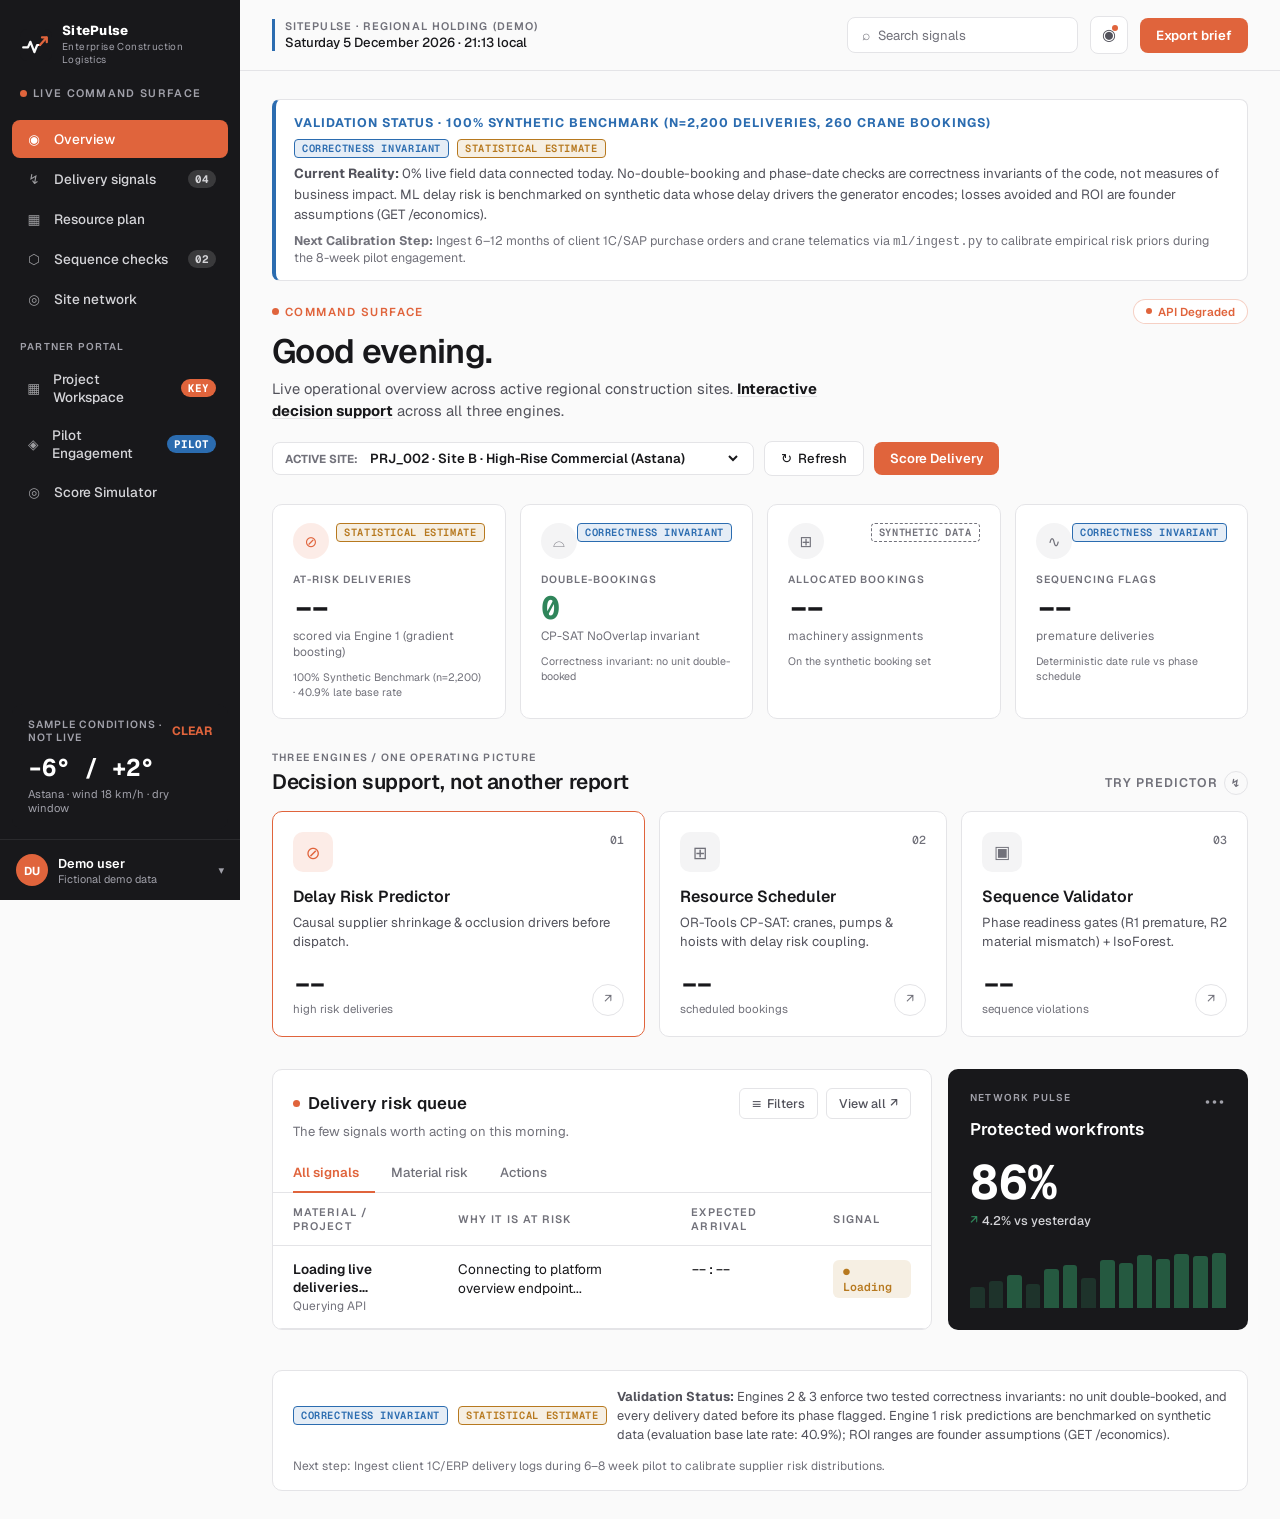
==== static/index.html @ 427b636b "Rebuild README as a project front page with logo and architecture map - SitePulse banner and archite" ====
<!DOCTYPE html>
<html lang="en">
<head>
  <meta charset="UTF-8">
  <meta name="viewport" content="width=device-width, initial-scale=1.0">
  <title>SitePulse · Command Surface</title>
  <link rel="preconnect" href="https://fonts.googleapis.com">
  <link rel="preconnect" href="https://fonts.gstatic.com" crossorigin>
  <link rel="stylesheet" href="/static/design/tokens.css">
  <link rel="icon" type="image/svg+xml" href="/static/design/mark.svg">
  <style>
    /* ─── Reset ─── */
    *, *::before, *::after { box-sizing: border-box; margin: 0; padding: 0; }

    /* Legacy names mapped onto the shared tokens (static/design/tokens.css, DESIGN.md).
       New CSS should use the --sp-* tokens directly. */
    :root {
      --sidebar-bg: var(--sp-chrome);
      --sidebar-text: var(--sp-chrome-text);
      --sidebar-text-muted: var(--sp-chrome-muted);
      --sidebar-active: var(--sp-accent);
      --sidebar-hover: rgba(255,255,255,0.06);
      --main-bg: var(--sp-bg);
      --bg-primary: var(--sp-surface);
      --card-bg: var(--sp-surface);
      --card-border: var(--sp-border);
      --card-border-hover: var(--sp-border-strong);
      --text-primary: var(--sp-text);
      --text-secondary: var(--sp-text-2);
      --text-muted: var(--sp-text-3);
      --text-label: var(--sp-text-3);
      --accent: var(--sp-accent);
      --accent-light: var(--sp-accent-soft);
      --accent-lighter: color-mix(in srgb, var(--sp-accent) 6%, transparent);
      --green-subtle: var(--sp-ok);
      --green-light: color-mix(in srgb, var(--sp-ok) 12%, transparent);
      --kpi-icon-muted: var(--sp-surface-2);
      --weather-bg: var(--sp-chrome);
      --network-bg: var(--sp-chrome);
      --border-radius: var(--sp-radius);
      --border-radius-sm: var(--sp-radius-sm);
    }

    body {
      font-family: var(--sp-font-sans);
      background: var(--main-bg);
      color: var(--text-primary);
      display: flex;
      min-height: 100dvh;
      overflow-x: hidden;
      font-size: 14px;
      -webkit-font-smoothing: antialiased;
    }

    .mono { font-family: var(--sp-font-mono); }
    .sr-only { position: absolute; width: 1px; height: 1px; overflow: hidden; clip: rect(0 0 0 0); white-space: nowrap; }

    /* ─── Sidebar ─── */
    .sidebar {
      width: 240px;
      min-width: 240px;
      background: var(--sidebar-bg);
      display: flex;
      flex-direction: column;
      height: 100dvh;
      position: sticky;
      top: 0;
      z-index: 50;
    }

    .sidebar-logo {
      padding: 24px 20px 20px;
      display: flex;
      align-items: center;
      gap: 10px;
    }

    .sidebar-logo img {
      height: 32px;
      width: auto;
      object-fit: contain;
    }

    .sidebar-logo-text {
      display: flex;
      flex-direction: column;
    }

    .sidebar-logo-text .name {
      font-size: 0.82rem;
      font-weight: 800;
      color: #FFFFFF;
      letter-spacing: 0.02em;
      line-height: 1.1;
    }

    .sidebar-logo-text .sub {
      font-size: 0.62rem;
      color: var(--sidebar-text-muted);
      letter-spacing: 0.04em;
      margin-top: 2px;
    }

    .sidebar-live {
      padding: 0 20px;
      margin-bottom: 20px;
      display: flex;
      align-items: center;
      gap: 6px;
    }

    .sidebar-live .dot {
      width: 7px;
      height: 7px;
      border-radius: 50%;
      background: var(--accent);
      animation: pulse-dot 2s ease-in-out infinite;
    }

    @keyframes pulse-dot {
      0%, 100% { opacity: 1; }
      50% { opacity: 0.4; }
    }

    .sidebar-live span {
      font-size: 0.68rem;
      font-weight: 600;
      letter-spacing: 0.12em;
      text-transform: uppercase;
      color: var(--sidebar-text-muted);
    }

    .sidebar-nav {
      flex: 1;
      padding: 0 12px;
      display: flex;
      flex-direction: column;
    }

    .nav-section-label {
      font-size: 0.62rem;
      font-weight: 600;
      letter-spacing: 0.12em;
      text-transform: uppercase;
      color: var(--sidebar-text-muted);
      padding: 20px 8px 8px;
    }

    .nav-item {
      display: flex;
      align-items: center;
      gap: 10px;
      padding: 9px 12px;
      border-radius: 8px;
      cursor: pointer;
      transition: all 0.15s ease;
      margin-bottom: 2px;
      text-decoration: none;
      color: var(--sidebar-text);
      font-size: 0.85rem;
      font-weight: 500;
    }

    .nav-item:hover {
      background: var(--sidebar-hover);
    }

    .nav-item.active {
      background: var(--accent);
      color: #FFFFFF;
    }

    .nav-item .nav-icon {
      width: 20px;
      height: 20px;
      display: flex;
      align-items: center;
      justify-content: center;
      font-size: 0.85rem;
      opacity: 0.7;
    }

    .nav-item.active .nav-icon {
      opacity: 1;
    }

    .nav-item .badge {
      margin-left: auto;
      background: rgba(255,255,255,0.15);
      color: var(--sidebar-text);
      font-size: 0.68rem;
      font-weight: 700;
      padding: 2px 7px;
      border-radius: 10px;
      font-family: var(--sp-font-mono);
    }

    .nav-item.active .badge {
      background: rgba(255,255,255,0.25);
      color: #FFFFFF;
    }

    .sidebar-spacer { flex: 1; }

    /* Weather Widget */
    .weather-widget {
      margin: 0 12px 10px;
      background: var(--weather-bg);
      border-radius: 10px;
      padding: 14px 16px;
    }

    .weather-top {
      display: flex;
      justify-content: space-between;
      align-items: center;
      margin-bottom: 8px;
    }

    .weather-date {
      font-size: 0.65rem;
      font-weight: 600;
      letter-spacing: 0.1em;
      text-transform: uppercase;
      color: var(--sidebar-text-muted);
    }

    .weather-icon {
      font-size: 1rem;
      color: var(--accent);
    }

    .weather-temp {
      font-size: 1.5rem;
      font-weight: 700;
      color: #FFFFFF;
      font-family: var(--sp-font-mono);
      margin-bottom: 4px;
    }

    .weather-desc {
      font-size: 0.7rem;
      color: var(--sidebar-text-muted);
    }

    /* User Profile */
    .sidebar-user {
      padding: 14px 16px;
      border-top: 1px solid rgba(255,255,255,0.08);
      display: flex;
      align-items: center;
      gap: 10px;
      cursor: pointer;
    }

    .user-avatar {
      width: 32px;
      height: 32px;
      border-radius: 50%;
      background: var(--accent);
      color: #FFFFFF;
      display: flex;
      align-items: center;
      justify-content: center;
      font-size: 0.72rem;
      font-weight: 700;
      flex-shrink: 0;
    }

    .user-info {
      flex: 1;
      min-width: 0;
    }

    .user-name {
      font-size: 0.8rem;
      font-weight: 600;
      color: #FFFFFF;
      white-space: nowrap;
      overflow: hidden;
      text-overflow: ellipsis;
    }

    .user-role {
      font-size: 0.68rem;
      color: var(--sidebar-text-muted);
      white-space: nowrap;
      overflow: hidden;
      text-overflow: ellipsis;
    }

    .user-chevron {
      color: var(--sidebar-text-muted);
      font-size: 0.7rem;
    }

    /* ─── Main Content ─── */
    .main {
      flex: 1;
      min-width: 0;
      display: flex;
      flex-direction: column;
    }

    /* Top Bar */
    .top-bar {
      padding: 16px 32px;
      display: flex;
      align-items: center;
      justify-content: space-between;
      border-bottom: 1px solid var(--card-border);
      background: var(--main-bg);
      position: sticky;
      top: 0;
      z-index: 40;
    }

    .top-bar-left {
      display: flex;
      align-items: center;
      gap: 12px;
    }

    .org-badge {
      border-left: 3px solid var(--sp-info);
      padding-left: 10px;
    }

    .org-label {
      font-size: 0.68rem;
      font-weight: 600;
      letter-spacing: 0.1em;
      text-transform: uppercase;
      color: var(--text-muted);
    }

    .org-date {
      font-size: 0.82rem;
      font-weight: 500;
      color: var(--text-primary);
      margin-top: 1px;
    }

    .top-bar-right {
      display: flex;
      align-items: center;
      gap: 12px;
    }

    .search-box {
      display: flex;
      align-items: center;
      gap: 8px;
      background: var(--card-bg);
      border: 1px solid var(--card-border);
      border-radius: 8px;
      padding: 8px 14px;
      min-width: 200px;
    }

    .search-box .search-icon {
      color: var(--text-muted);
      font-size: 0.85rem;
    }

    .search-box input {
      border: none;
      outline: none;
      background: transparent;
      font-size: 0.82rem;
      color: var(--text-primary);
      font-family: inherit;
      width: 100%;
    }

    .search-box input::placeholder {
      color: var(--text-muted);
    }

    .notif-btn {
      width: 38px;
      height: 38px;
      border-radius: 8px;
      border: 1px solid var(--card-border);
      background: var(--card-bg);
      display: flex;
      align-items: center;
      justify-content: center;
      cursor: pointer;
      color: var(--text-secondary);
      font-size: 1rem;
      position: relative;
    }

    .notif-btn .notif-dot {
      position: absolute;
      top: 8px;
      right: 9px;
      width: 6px;
      height: 6px;
      border-radius: 50%;
      background: var(--accent);
    }

    .export-btn {
      display: flex;
      align-items: center;
      gap: 6px;
      background: var(--accent);
      color: #FFFFFF;
      border: none;
      border-radius: 8px;
      padding: 9px 16px;
      font-size: 0.82rem;
      font-weight: 600;
      cursor: pointer;
      transition: background 0.15s;
      font-family: inherit;
    }

    .export-btn:hover {
      background: color-mix(in srgb, var(--sp-accent) 85%, black);
    }

    /* Content Area */
    .content {
      padding: 28px 32px;
      flex: 1;
      overflow-y: auto;
    }

    /* Command Surface Greeting */
    .command-label {
      display: flex;
      align-items: center;
      gap: 6px;
      margin-bottom: 8px;
    }

    .command-dot {
      width: 7px;
      height: 7px;
      border-radius: 50%;
      background: var(--accent);
    }

    .command-text {
      font-size: 0.72rem;
      font-weight: 600;
      letter-spacing: 0.12em;
      text-transform: uppercase;
      color: var(--accent);
    }

    .greeting {
      font-family: var(--sp-font-sans);
      font-size: 2.1rem;
      font-weight: 600;
      letter-spacing: -0.02em;
      color: var(--text-primary);
      line-height: 1.15;
      margin-bottom: 8px;
    }

    .greeting-sub {
      font-size: 0.92rem;
      color: var(--text-secondary);
      line-height: 1.5;
      max-width: 600px;
      margin-bottom: 18px;
    }

    .greeting-sub strong {
      color: var(--text-primary);
      text-decoration: underline;
      text-decoration-color: var(--card-border);
      text-underline-offset: 2px;
    }

    .greeting-actions {
      display: flex;
      align-items: center;
      gap: 10px;
      margin-bottom: 28px;
    }

    .btn-outline {
      display: flex;
      align-items: center;
      gap: 6px;
      background: var(--card-bg);
      border: 1px solid var(--card-border);
      border-radius: 8px;
      padding: 8px 16px;
      font-size: 0.82rem;
      font-weight: 500;
      color: var(--text-primary);
      cursor: pointer;
      transition: all 0.15s;
      font-family: inherit;
    }

    .btn-outline:hover {
      border-color: var(--card-border-hover);
      background: var(--sp-surface-2);
    }

    .btn-accent {
      display: flex;
      align-items: center;
      gap: 6px;
      background: var(--accent);
      border: none;
      border-radius: 8px;
      padding: 8px 16px;
      font-size: 0.82rem;
      font-weight: 600;
      color: #FFFFFF;
      cursor: pointer;
      transition: background 0.15s;
      font-family: inherit;
    }

    .btn-accent:hover {
      background: color-mix(in srgb, var(--sp-accent) 85%, black);
    }

    /* ─── KPI Cards Row ─── */
    .kpi-row {
      display: grid;
      grid-template-columns: repeat(4, 1fr);
      gap: 14px;
      margin-bottom: 32px;
    }

    .kpi-card {
      background: var(--card-bg);
      border: 1px solid var(--card-border);
      border-radius: var(--border-radius);
      padding: 18px 20px;
      position: relative;
    }

    .kpi-top {
      display: flex;
      justify-content: space-between;
      align-items: flex-start;
      margin-bottom: 14px;
    }

    .kpi-icon {
      width: 36px;
      height: 36px;
      border-radius: 50%;
      display: flex;
      align-items: center;
      justify-content: center;
      font-size: 0.95rem;
    }

    .kpi-icon.accent {
      background: var(--accent-light);
      color: var(--accent);
    }

    .kpi-icon.muted {
      background: var(--kpi-icon-muted);
      color: var(--text-muted);
    }

    .kpi-trend {
      display: flex;
      align-items: center;
      gap: 3px;
      font-size: 0.72rem;
      font-weight: 600;
      color: var(--green-subtle);
      font-family: var(--sp-font-mono);
    }

    .kpi-trend.down {
      color: var(--green-subtle);
    }

    .kpi-trend .arrow {
      font-size: 0.7rem;
    }

    .kpi-label-text {
      font-size: 0.65rem;
      font-weight: 600;
      letter-spacing: 0.1em;
      text-transform: uppercase;
      color: var(--text-muted);
      margin-bottom: 6px;
    }

    .kpi-value {
      font-size: 2rem;
      font-weight: 700;
      color: var(--text-primary);
      font-family: var(--sp-font-mono);
      line-height: 1;
    }

    .kpi-sub {
      font-size: 0.75rem;
      color: var(--text-muted);
      margin-top: 4px;
    }

    .metric-provenance {
      font-size: 0.67rem !important;
      color: var(--text-muted) !important;
      margin-top: 5px !important;
      line-height: 1.4 !important;
      border-top: 1px dashed rgba(255,255,255,0.08) !important;
      padding-top: 4px !important;
    }

    /* ─── Three Engines Section ─── */
    .engines-header {
      display: flex;
      justify-content: space-between;
      align-items: flex-end;
      margin-bottom: 16px;
    }

    .engines-header-left {}

    .engines-label {
      font-size: 0.65rem;
      font-weight: 600;
      letter-spacing: 0.12em;
      text-transform: uppercase;
      color: var(--text-muted);
      margin-bottom: 4px;
    }

    .engines-title {
      font-size: 1.3rem;
      font-weight: 600;
      color: var(--text-primary);
      letter-spacing: -0.02em;
    }

    .how-it-works {
      display: flex;
      align-items: center;
      gap: 6px;
      font-size: 0.78rem;
      font-weight: 600;
      color: var(--text-muted);
      cursor: pointer;
      text-transform: uppercase;
      letter-spacing: 0.08em;
    }

    .how-it-works .circle-icon {
      width: 24px;
      height: 24px;
      border: 1.5px solid var(--card-border);
      border-radius: 50%;
      display: flex;
      align-items: center;
      justify-content: center;
      font-size: 0.7rem;
      color: var(--text-muted);
    }

    .engines-row {
      display: grid;
      grid-template-columns: 1.3fr 1fr 1fr;   /* Delay Risk leads; not an equal feature row */
      gap: 14px;
      margin-bottom: 32px;
    }

    .engine-card {
      background: var(--card-bg);
      border: 1px solid var(--card-border);
      border-radius: var(--border-radius);
      padding: 20px;
      position: relative;
      transition: border-color 0.15s;
      cursor: pointer;
    }

    .engine-card:hover {
      border-color: var(--card-border-hover);
    }

    .engine-card.highlight {
      border-color: var(--accent);
      border-width: 1.5px;
    }

    .engine-top {
      display: flex;
      justify-content: space-between;
      align-items: flex-start;
      margin-bottom: 14px;
    }

    .engine-icon {
      width: 40px;
      height: 40px;
      border-radius: 10px;
      display: flex;
      align-items: center;
      justify-content: center;
      font-size: 1.1rem;
    }

    .engine-icon.accent {
      background: var(--accent-light);
      color: var(--accent);
    }

    .engine-icon.muted {
      background: var(--kpi-icon-muted);
      color: var(--text-muted);
    }

    .engine-num {
      font-size: 0.72rem;
      font-weight: 500;
      color: var(--text-muted);
      font-family: var(--sp-font-mono);
    }

    .engine-title {
      font-size: 1rem;
      font-weight: 600;
      color: var(--text-primary);
      margin-bottom: 6px;
    }

    .engine-desc {
      font-size: 0.82rem;
      color: var(--text-secondary);
      line-height: 1.5;
      margin-bottom: 18px;
    }

    .engine-bottom {
      display: flex;
      justify-content: space-between;
      align-items: flex-end;
    }

    .engine-metric {}

    .engine-metric-value {
      font-size: 1.8rem;
      font-weight: 700;
      color: var(--text-primary);
      font-family: var(--sp-font-mono);
      line-height: 1;
    }

    .engine-metric-label {
      font-size: 0.72rem;
      color: var(--text-muted);
      margin-top: 2px;
    }

    .engine-link {
      width: 32px;
      height: 32px;
      border: 1px solid var(--card-border);
      border-radius: 50%;
      display: flex;
      align-items: center;
      justify-content: center;
      color: var(--text-muted);
      font-size: 0.8rem;
      cursor: pointer;
      transition: all 0.15s;
    }

    .engine-link:hover {
      border-color: var(--accent);
      color: var(--accent);
    }

    /* ─── Bottom Section: Queue + Network Pulse ─── */
    .bottom-section {
      display: grid;
      grid-template-columns: 1fr 300px;
      gap: 16px;
    }

    /* Delivery Risk Queue */
    .queue-panel {
      background: var(--card-bg);
      border: 1px solid var(--card-border);
      border-radius: var(--border-radius);
      overflow: hidden;
    }

    .queue-header {
      padding: 18px 20px 0;
    }

    .queue-title-row {
      display: flex;
      justify-content: space-between;
      align-items: center;
      margin-bottom: 4px;
    }

    .queue-title {
      display: flex;
      align-items: center;
      gap: 8px;
      font-size: 1.05rem;
      font-weight: 600;
      color: var(--text-primary);
    }

    .queue-title .fire { font-size: 1.1rem; }

    .queue-actions {
      display: flex;
      gap: 8px;
    }

    .queue-filter-btn {
      display: flex;
      align-items: center;
      gap: 5px;
      background: var(--card-bg);
      border: 1px solid var(--card-border);
      border-radius: 6px;
      padding: 6px 12px;
      font-size: 0.78rem;
      font-weight: 500;
      color: var(--text-secondary);
      cursor: pointer;
      font-family: inherit;
    }

    .queue-view-all {
      display: flex;
      align-items: center;
      gap: 4px;
      background: none;
      border: 1px solid var(--card-border);
      border-radius: 6px;
      padding: 6px 12px;
      font-size: 0.78rem;
      font-weight: 500;
      color: var(--text-secondary);
      cursor: pointer;
      font-family: inherit;
    }

    .queue-sub {
      font-size: 0.82rem;
      color: var(--text-muted);
      margin-bottom: 14px;
    }

    /* Queue Tabs */
    .queue-tabs {
      display: flex;
      gap: 0;
      border-bottom: 1px solid var(--card-border);
      padding: 0 20px;
    }

    .queue-tab {
      padding: 10px 16px 10px 0;
      font-size: 0.82rem;
      font-weight: 500;
      color: var(--text-muted);
      cursor: pointer;
      border-bottom: 2px solid transparent;
      margin-bottom: -1px;
      margin-right: 16px;
      transition: all 0.15s;
    }

    .queue-tab.active {
      color: var(--accent);
      border-bottom-color: var(--accent);
      font-weight: 600;
    }

    /* Queue Table */
    .queue-table {
      width: 100%;
      border-collapse: collapse;
    }

    .queue-table thead th {
      font-size: 0.68rem;
      font-weight: 600;
      letter-spacing: 0.1em;
      text-transform: uppercase;
      color: var(--text-muted);
      padding: 12px 20px;
      text-align: left;
      border-bottom: 1px solid var(--card-border);
    }

    .queue-table tbody td {
      padding: 14px 20px;
      font-size: 0.85rem;
      color: var(--text-primary);
      border-bottom: 1px solid var(--sp-border);
      vertical-align: top;
    }

    .queue-table tbody tr:hover {
      background: var(--sp-surface-2);
    }

    .queue-material {
      font-weight: 600;
      color: var(--text-primary);
      margin-bottom: 2px;
    }

    .queue-project {
      font-size: 0.75rem;
      color: var(--text-muted);
    }

    .queue-risk-reason {
      font-size: 0.82rem;
      color: var(--text-secondary);
      line-height: 1.45;
    }

    .queue-arrival {
      font-family: var(--sp-font-mono);
      font-size: 0.82rem;
      font-weight: 500;
    }

    .signal-badge {
      display: inline-flex;
      align-items: center;
      gap: 4px;
      padding: 4px 10px;
      border-radius: 6px;
      font-size: 0.72rem;
      font-weight: 600;
      font-family: var(--sp-font-mono);
    }

    .signal-badge.critical {
      background: var(--sp-accent-soft);
      color: var(--accent);
    }

    .signal-badge.moderate {
      background: color-mix(in srgb, var(--sp-warn) 12%, transparent);
      color: var(--sp-warn);
    }

    .signal-badge.ok {
      background: var(--green-light);
      color: var(--green-subtle);
    }

    /* Network Pulse Card */
    .network-card {
      background: var(--network-bg);
      border-radius: var(--border-radius);
      padding: 22px;
      color: #FFFFFF;
      display: flex;
      flex-direction: column;
    }

    .network-top {
      display: flex;
      justify-content: space-between;
      align-items: flex-start;
      margin-bottom: 6px;
    }

    .network-label {
      font-size: 0.62rem;
      font-weight: 600;
      letter-spacing: 0.12em;
      text-transform: uppercase;
      color: var(--sidebar-text-muted);
    }

    .network-dots {
      cursor: pointer;
      color: var(--sidebar-text-muted);
      font-size: 1rem;
      letter-spacing: 2px;
    }

    .network-title {
      font-size: 1.05rem;
      font-weight: 600;
      color: #FFFFFF;
      margin-bottom: 18px;
    }

    .network-value {
      font-size: 3rem;
      font-weight: 700;
      font-family: var(--sp-font-mono);
      color: #FFFFFF;
      line-height: 1;
      margin-bottom: 6px;
    }

    .network-trend {
      display: flex;
      align-items: center;
      gap: 4px;
      font-size: 0.78rem;
      font-weight: 500;
      color: var(--sidebar-text);
    }

    .network-trend .arrow-up {
      color: var(--sp-ok);
    }

    .network-spacer { flex: 1; }

    /* Network mini bar chart */
    .network-bars {
      display: flex;
      align-items: flex-end;
      gap: 4px;
      margin-top: 16px;
      height: 60px;
    }

    .network-bars .bar {
      flex: 1;
      border-radius: 3px 3px 0 0;
      min-width: 8px;
      transition: height 0.3s ease;
    }

    .bar-green { background: color-mix(in srgb, var(--sp-ok) 60%, transparent); }
    .bar-light { background: color-mix(in srgb, var(--sp-ok) 25%, transparent); }

    /* ─── Dynamic Additions ─── */
    .site-select-wrap {
      display: inline-flex;
      align-items: center;
      gap: 8px;
      background: var(--card-bg);
      border: 1px solid var(--card-border);
      border-radius: 8px;
      padding: 6px 12px;
    }
    .site-select {
      border: none;
      background: transparent;
      font-family: inherit;
      font-size: 0.82rem;
      font-weight: 600;
      color: var(--text-primary);
      cursor: pointer;
      outline: none;
    }
    .status-badge {
      display: inline-flex;
      align-items: center;
      gap: 6px;
      padding: 4px 12px;
      border-radius: 20px;
      font-size: 0.72rem;
      font-weight: 600;
      background: var(--card-bg);
      border: 1px solid var(--card-border);
      color: var(--green-subtle);
    }
    .status-badge .live-dot {
      width: 6px;
      height: 6px;
      border-radius: 50%;
      background: var(--green-subtle);
      animation: pulse-dot 1.5s infinite;
    }
    .status-badge.error {
      color: var(--accent);
      border-color: color-mix(in srgb, var(--sp-accent) 30%, transparent);
    }
    .status-badge.error .live-dot {
      background: var(--accent);
    }

    /* Modal Backdrop & Card */
    .modal-backdrop {
      position: fixed;
      inset: 0;
      background: rgba(9, 9, 11, 0.55);
      backdrop-filter: blur(4px);
      z-index: 999;
      display: none;
      align-items: center;
      justify-content: center;
      padding: 20px;
    }
    .modal-backdrop.show { display: flex; }
    .modal-card {
      background: var(--card-bg);
      border: 1px solid var(--card-border);
      border-radius: 14px;
      width: 100%;
      max-width: 580px;
      max-height: 92dvh;
      overflow-y: auto;
      box-shadow: var(--sp-shadow-lg);
      padding: 24px;
    }
    .modal-head {
      display: flex;
      justify-content: space-between;
      align-items: flex-start;
      margin-bottom: 16px;
    }
    .modal-title { font-size: 1.15rem; font-weight: 700; color: var(--text-primary); }
    .modal-close {
      background: none;
      border: none;
      font-size: 1.3rem;
      color: var(--text-muted);
      cursor: pointer;
    }
    .form-grid {
      display: grid;
      grid-template-columns: 1fr 1fr;
      gap: 12px;
      margin-bottom: 16px;
    }
    .form-group { display: flex; flex-direction: column; gap: 4px; }
    .form-label {
      font-size: 0.68rem;
      font-weight: 600;
      text-transform: uppercase;
      letter-spacing: 0.08em;
      color: var(--text-muted);
    }
    .form-input, .form-select {
      padding: 8px 10px;
      border: 1px solid var(--card-border);
      border-radius: 6px;
      font-size: 0.85rem;
      font-family: inherit;
      color: var(--text-primary);
      background: var(--sp-surface-2);
      outline: none;
    }
    .form-input:focus, .form-select:focus {
      border-color: var(--accent);
      background: var(--sp-surface);
    }
    .preset-chips {
      display: flex;
      gap: 6px;
      flex-wrap: wrap;
      margin-bottom: 16px;
    }
    .chip {
      padding: 4px 10px;
      border-radius: 6px;
      border: 1px solid var(--card-border);
      background: var(--sp-surface-2);
      font-size: 0.72rem;
      font-weight: 500;
      color: var(--text-secondary);
      cursor: pointer;
    }
    .chip:hover {
      background: var(--card-bg);
      border-color: var(--accent);
      color: var(--accent);
    }
    .pred-result {
      background: var(--sp-surface-2);
      border: 1px solid var(--card-border);
      border-radius: 10px;
      padding: 16px;
      margin-top: 16px;
      display: none;
    }
    .pred-top {
      display: flex;
      justify-content: space-between;
      align-items: center;
      margin-bottom: 12px;
    }
    .pred-score {
      font-size: 1.8rem;
      font-weight: 700;
      font-family: var(--sp-font-mono);
    }
    .driver-list {
      list-style: none;
      display: flex;
      flex-direction: column;
      gap: 6px;
      margin-top: 10px;
    }
    .driver-item {
      font-size: 0.78rem;
      color: var(--text-secondary);
      display: flex;
      justify-content: space-between;
    }
    .driver-impact {
      font-family: var(--sp-font-mono);
      font-weight: 600;
    }

    /* ─── Page Views & Section Tabs ─── */
    .page-view {
      animation: fadeIn 0.2s ease-in-out;
    }
    @keyframes fadeIn {
      from { opacity: 0; transform: translateY(4px); }
      to { opacity: 1; transform: translateY(0); }
    }

    .view-header {
      margin-bottom: 24px;
    }
    .view-title {
      font-size: 1.8rem;
      font-weight: 700;
      color: var(--text-primary);
      letter-spacing: -0.02em;
      margin-bottom: 6px;
    }
    .view-sub {
      font-size: 0.9rem;
      color: var(--text-secondary);
      max-width: 650px;
      line-height: 1.5;
    }

    /* Site Network Grid */
    .site-network-grid {
      display: grid;
      grid-template-columns: repeat(auto-fill, minmax(320px, 1fr));
      gap: 16px;
      margin-bottom: 28px;
    }
    .site-card {
      background: var(--card-bg);
      border: 1px solid var(--card-border);
      border-radius: var(--border-radius);
      padding: 20px;
      transition: all 0.2s ease;
      cursor: pointer;
    }
    .site-card:hover {
      border-color: var(--accent);
      box-shadow: var(--sp-shadow);
    }
    .site-card-top {
      display: flex;
      justify-content: space-between;
      align-items: flex-start;
      margin-bottom: 12px;
    }
    .site-code {
      font-family: var(--sp-font-mono);
      font-size: 0.72rem;
      font-weight: 700;
      color: var(--accent);
      background: var(--accent-light);
      padding: 3px 8px;
      border-radius: 4px;
    }
    .site-name {
      font-size: 1.1rem;
      font-weight: 700;
      color: var(--text-primary);
      margin-bottom: 4px;
    }
    .site-location {
      font-size: 0.78rem;
      color: var(--text-muted);
      display: flex;
      align-items: center;
      gap: 4px;
      margin-bottom: 14px;
    }
    .site-stats-row {
      display: grid;
      grid-template-columns: 1fr 1fr 1fr;
      gap: 8px;
      padding: 10px 0;
      border-top: 1px solid var(--card-border);
      border-bottom: 1px solid var(--card-border);
      margin-bottom: 14px;
    }
    .site-stat-label {
      font-size: 0.65rem;
      font-weight: 600;
      text-transform: uppercase;
      letter-spacing: 0.08em;
      color: var(--text-muted);
    }
    .site-stat-val {
      font-size: 1.15rem;
      font-weight: 700;
      font-family: var(--sp-font-mono);
      color: var(--text-primary);
      margin-top: 2px;
    }
    .transit-panel {
      background: var(--card-bg);
      border: 1px solid var(--card-border);
      border-radius: var(--border-radius);
      padding: 22px;
      margin-bottom: 28px;
    }
    .transit-table {
      width: 100%;
      border-collapse: collapse;
      margin-top: 14px;
    }
    .transit-table th {
      font-size: 0.68rem;
      text-transform: uppercase;
      letter-spacing: 0.08em;
      color: var(--text-muted);
      text-align: left;
      padding: 10px 14px;
      border-bottom: 1px solid var(--card-border);
    }
    .transit-table td {
      padding: 12px 14px;
      font-size: 0.85rem;
      border-bottom: 1px solid var(--sp-border);
    }

    /* Phase Steps Visual Pipeline */
    .phase-pipeline {
      display: flex;
      align-items: center;
      gap: 8px;
      margin-bottom: 24px;
      overflow-x: auto;
      padding-bottom: 6px;
    }
    .phase-step-item {
      flex: 1;
      min-width: 150px;
      background: var(--card-bg);
      border: 1px solid var(--card-border);
      border-radius: 8px;
      padding: 12px 14px;
      position: relative;
    }
    .phase-step-item.active {
      border-color: var(--accent);
      background: var(--sp-surface-2);
    }
    .phase-num {
      font-size: 0.65rem;
      font-weight: 700;
      color: var(--accent);
      font-family: var(--sp-font-mono);
    }
    .phase-name {
      font-size: 0.82rem;
      font-weight: 600;
      color: var(--text-primary);
      margin-top: 2px;
    }
    /* ─── Mobile (< 768px): one column, no horizontal page scroll, 44px targets ─── */
    @media (max-width: 767px) {
      body { flex-direction: column; }
      .sidebar { width: 100%; min-width: 0; height: auto; position: static; }
      .sidebar-live, .sidebar-spacer, .weather-widget, .sidebar-user, .nav-section-label { display: none; }
      .sidebar-nav { display: grid; grid-template-columns: 1fr 1fr; gap: 4px; padding: 0 12px 12px; }
      .nav-item { min-height: 44px; margin: 0; font-size: 0.8rem; }
      .sidebar-logo { padding: 16px; }
      .top-bar { position: static; flex-wrap: wrap; gap: 10px; padding: 12px 16px; }
      .top-bar-right { width: 100%; flex-wrap: wrap; }
      .search-box { flex: 1 1 100%; }
      .content { padding: 20px 16px; }
      .kpi-row, .engines-row, .bottom-section, .form-grid, .site-network-grid,
      .content [style*="grid-template-columns"] { grid-template-columns: 1fr !important; }
      .greeting { font-size: clamp(1.5rem, 7vw, 2.1rem); }
      table { display: block; overflow-x: auto; }   /* data tables scroll inside their own box */
      .btn-accent, .btn-outline, .modal-close, input, select { min-height: 44px; }
      .modal-card { padding: 18px; }
    }
  </style>
</head>
<body>

  <!-- ─── SIDEBAR ─── -->
  <aside class="sidebar">
    <div class="sidebar-logo">
      <img src="/static/design/mark.svg" alt="" width="32" height="32">
      <div class="sidebar-logo-text">
        <div class="name">SitePulse</div>
        <div class="sub">Enterprise Construction Logistics</div>
      </div>
    </div>

    <div class="sidebar-live">
      <div class="dot"></div>
      <span>Live Command Surface</span>
    </div>

    <nav class="sidebar-nav">
      <a href="#" class="nav-item active" data-view="overview">
        <span class="nav-icon">◉</span>
        Overview
      </a>
      <a href="#" class="nav-item" data-view="signals">
        <span class="nav-icon">↯</span>
        Delivery signals
        <span class="badge">04</span>
      </a>
      <a href="#" class="nav-item" data-view="resource">
        <span class="nav-icon">▦</span>
        Resource plan
      </a>
      <a href="#" class="nav-item" data-view="sequence">
        <span class="nav-icon">⬡</span>
        Sequence checks
        <span class="badge">02</span>
      </a>
      <a href="#" class="nav-item" data-view="network">
        <span class="nav-icon">◎</span>
        Site network
      </a>

      <div class="nav-section-label">Partner Portal</div>
      <a href="#" class="nav-item" data-view="company">
        <span class="nav-icon">▦</span>
        Project Workspace
        <span class="badge" style="background:var(--sp-accent); color:#FFFFFF;">KEY</span>
      </a>
      <a href="#" class="nav-item" data-view="pilot">
        <span class="nav-icon">◈</span>
        Pilot Engagement
        <span class="badge" style="background:var(--sp-info); color:#FFFFFF;">PILOT</span>
      </a>
      <a href="#" class="nav-item" onclick="openPredictModal(); return false;">
        <span class="nav-icon">◎</span>
        Score Simulator
      </a>
    </nav>

    <div class="sidebar-spacer"></div>

    <div class="weather-widget">
      <div class="weather-top">
        <span class="weather-date">Sample conditions · not live</span>
        <span class="weather-icon" style="font-size:0.75rem; font-weight:700; color:var(--accent);">CLEAR</span>
      </div>
      <div class="weather-temp">–6° / +2°</div>
      <div class="weather-desc">Astana · wind 18 km/h · dry window</div>
    </div>

    <div class="sidebar-user">
      <div class="user-avatar">DU</div>
      <div class="user-info">
        <div class="user-name">Demo user</div>
        <div class="user-role">Fictional demo data</div>
      </div>
      <span class="user-chevron">▾</span>
    </div>
  </aside>

  <!-- ─── MAIN ─── -->
  <main class="main">
    <!-- Top Bar -->
    <div class="top-bar">
      <div class="top-bar-left">
        <div class="org-badge">
          <div class="org-label">SitePulse · Regional Holding (Demo)</div>
          <div class="org-date" id="org-date"></div>
        </div>
      </div>
      <div class="top-bar-right">
        <div class="search-box">
          <span class="search-icon">⌕</span>
          <input type="text" placeholder="Search signals">
        </div>
        <div class="notif-btn">
          <span aria-hidden="true" style="font-size:1rem; line-height:1;">◉</span><span class="sr-only">Notifications</span>
          <div class="notif-dot"></div>
        </div>
        <button class="export-btn">
          Export brief
        </button>
      </div>
    </div>

    <!-- Content -->
    <div class="content">

      <!-- ─── VIEW 1: OVERVIEW ─── -->
      <div id="view-overview" class="page-view active">

      <!-- Validation Status Banner -->
      <div style="background:var(--sp-surface); border:1px solid var(--sp-border); border-left:4px solid var(--sp-info); border-radius:8px; padding:14px 18px; margin-bottom:18px;">
        <div style="display:flex; justify-content:space-between; align-items:center; flex-wrap:wrap; gap:8px; margin-bottom:6px;">
          <div style="font-size:0.78rem; font-weight:700; letter-spacing:0.08em; text-transform:uppercase; color:var(--sp-info);">
            Validation Status · 100% Synthetic Benchmark (n=2,200 Deliveries, 260 Crane Bookings)
          </div>
          <div style="display:flex; gap:8px;">
            <span class="badge-guarantee">Correctness Invariant</span>
            <span class="badge-estimate">Statistical Estimate</span>
          </div>
        </div>
        <div style="font-size:0.83rem; color:var(--sp-text-2); line-height:1.55;">
          <strong>Current Reality:</strong> 0% live field data connected today. No-double-booking and phase-date checks are correctness invariants of the code, not measures of business impact. ML delay risk is benchmarked on synthetic data whose delay drivers the generator encodes; losses avoided and ROI are founder assumptions (GET /economics).
        </div>
        <div style="font-size:0.78rem; color:var(--sp-text-3); margin-top:6px;">
          <strong>Next Calibration Step:</strong> Ingest 6–12 months of client 1C/SAP purchase orders and crane telematics via <code>ml/ingest.py</code> to calibrate empirical risk priors during the 8-week pilot engagement.
        </div>
      </div>

      <!-- Command Surface Greeting -->
      <div class="command-label" style="display:flex; align-items:center; width:100%;">
        <div class="command-dot"></div>
        <span class="command-text">Command Surface</span>
        <div id="live-api-status" class="status-badge" style="margin-left:auto;">
          <div class="live-dot"></div>
          <span id="live-api-text">Connecting API...</span>
        </div>
      </div>
      <h1 class="greeting" id="greeting-title">Good morning.</h1>
      <p class="greeting-sub" id="greeting-sub">
        Live operational overview across active regional construction sites. <strong>Interactive decision support</strong> across all three engines.
      </p>
      <div class="greeting-actions" style="flex-wrap:wrap; gap:10px;">
        <div class="site-select-wrap">
          <span style="font-size:0.72rem; color:var(--text-muted); font-weight:700;">ACTIVE SITE:</span>
          <select id="project-selector" class="site-select" onchange="onProjectChange(this.value)">
            <option value="PRJ_001">PRJ_001 · Site A · Urban Residential (Almaty)</option>
            <option value="PRJ_002" selected>PRJ_002 · Site B · High-Rise Commercial (Astana)</option>
            <option value="PRJ_003">PRJ_003 · Site C · Embankment Towers (Astana)</option>
            <option value="PRJ_004">PRJ_004 · Site D · Industrial Logistics Park (Karaganda)</option>
            <option value="PRJ_005">PRJ_005 · Site E · Regional Trade Center (Shymkent)</option>
          </select>
        </div>
        <button class="btn-outline" id="btn-refresh" onclick="reloadCurrentProject()">
          <span id="refresh-icon">↻</span>
          Refresh
        </button>
        <button class="btn-accent" id="btn-open-predict" onclick="openPredictModal()">
          Score Delivery
        </button>
      </div>

      <!-- KPI Row -->
      <div class="kpi-row sp-cascade">
        <div class="kpi-card">
          <div class="kpi-top">
            <div class="kpi-icon accent">⊘</div>
            <span class="badge-estimate">Statistical Estimate</span>
          </div>
          <div class="kpi-label-text">At-Risk Deliveries</div>
          <div class="kpi-value" id="kpi-val-deliv">--</div>
          <div class="kpi-sub" id="kpi-sub-deliv">scored via Engine 1 (gradient boosting)</div>
          <div class="metric-provenance">100% Synthetic Benchmark (n=2,200) · 40.9% late base rate</div>
        </div>

        <div class="kpi-card">
          <div class="kpi-top">
            <div class="kpi-icon muted">⌓</div>
            <span class="badge-guarantee">Correctness Invariant</span>
          </div>
          <div class="kpi-label-text">Double-Bookings</div>
          <div class="kpi-value" id="kpi-val-workfronts" style="color:var(--green-subtle);">0</div>
          <div class="kpi-sub">CP-SAT NoOverlap invariant</div>
          <div class="metric-provenance">Correctness invariant: no unit double-booked</div>
        </div>

        <div class="kpi-card">
          <div class="kpi-top">
            <div class="kpi-icon muted">⊞</div>
            <span class="sp-badge sp-badge--synthetic">Synthetic Data</span>
          </div>
          <div class="kpi-label-text">Allocated Bookings</div>
          <div class="kpi-value" id="kpi-val-conflicts">--</div>
          <div class="kpi-sub">machinery assignments</div>
          <div class="metric-provenance">On the synthetic booking set</div>
        </div>

        <div class="kpi-card">
          <div class="kpi-top">
            <div class="kpi-icon muted">∿</div>
            <span class="badge-guarantee">Correctness Invariant</span>
          </div>
          <div class="kpi-label-text">Sequencing Flags</div>
          <div class="kpi-value" id="kpi-val-confidence">--</div>
          <div class="kpi-sub">premature deliveries</div>
          <div class="metric-provenance">Deterministic date rule vs phase schedule</div>
        </div>
      </div>

      <!-- Three Engines -->
      <div class="engines-header">
        <div class="engines-header-left">
          <div class="engines-label">Three Engines / One Operating Picture</div>
          <div class="engines-title">Decision support, not another report</div>
        </div>
        <div class="how-it-works" onclick="openPredictModal()">
          <span>Try Predictor</span>
          <div class="circle-icon">↯</div>
        </div>
      </div>

      <div class="engines-row sp-cascade">
        <div class="engine-card highlight" onclick="navTo('signals')">
          <div class="engine-top">
            <div class="engine-icon accent">⊘</div>
            <span class="engine-num">01</span>
          </div>
          <div class="engine-title">Delay Risk Predictor</div>
          <div class="engine-desc">Causal supplier shrinkage & occlusion drivers before dispatch.</div>
          <div class="engine-bottom">
            <div class="engine-metric">
              <div class="engine-metric-value" id="engine-1-val">--</div>
              <div class="engine-metric-label">high risk deliveries</div>
            </div>
            <div class="engine-link">↗</div>
          </div>
        </div>

        <div class="engine-card" onclick="navTo('resource')">
          <div class="engine-top">
            <div class="engine-icon muted">⊞</div>
            <span class="engine-num">02</span>
          </div>
          <div class="engine-title">Resource Scheduler</div>
          <div class="engine-desc">OR-Tools CP-SAT: cranes, pumps & hoists with delay risk coupling.</div>
          <div class="engine-bottom">
            <div class="engine-metric">
              <div class="engine-metric-value" id="engine-2-val">--</div>
              <div class="engine-metric-label">scheduled bookings</div>
            </div>
            <div class="engine-link">↗</div>
          </div>
        </div>

        <div class="engine-card" onclick="navTo('sequence')">
          <div class="engine-top">
            <div class="engine-icon muted">▣</div>
            <span class="engine-num">03</span>
          </div>
          <div class="engine-title">Sequence Validator</div>
          <div class="engine-desc">Phase readiness gates (R1 premature, R2 material mismatch) + IsoForest.</div>
          <div class="engine-bottom">
            <div class="engine-metric">
              <div class="engine-metric-value" id="engine-3-val">--</div>
              <div class="engine-metric-label">sequence violations</div>
            </div>
            <div class="engine-link">↗</div>
          </div>
        </div>
      </div>

      <!-- Bottom: Queue + Network Pulse -->
      <div class="bottom-section">
        <!-- Delivery Risk Queue -->
        <div class="queue-panel">
          <div class="queue-header">
            <div class="queue-title-row">
              <div class="queue-title">
                <span class="command-dot"></span>
                Delivery risk queue
              </div>
              <div class="queue-actions">
                <button class="queue-filter-btn">
                  <span>≡</span> Filters
                </button>
                <button class="queue-view-all">
                  View all <span>↗</span>
                </button>
              </div>
            </div>
            <div class="queue-sub">The few signals worth acting on this morning.</div>
          </div>

          <div class="queue-tabs">
            <div class="queue-tab active">All signals</div>
            <div class="queue-tab">Material risk</div>
            <div class="queue-tab">Actions</div>
          </div>

          <table class="queue-table">
            <thead>
              <tr>
                <th>Material / Project</th>
                <th>Why it is at risk</th>
                <th>Expected Arrival</th>
                <th>Signal</th>
              </tr>
            </thead>
            <tbody id="queue-table-body">
              <tr>
                <td>
                  <div class="queue-material">Loading live deliveries...</div>
                  <div class="queue-project">Querying API</div>
                </td>
                <td class="queue-risk-reason">Connecting to platform overview endpoint...</td>
                <td class="queue-arrival">--:--</td>
                <td><span class="signal-badge moderate">● Loading</span></td>
              </tr>
            </tbody>
          </table>
        </div>

        <!-- Network Pulse Card -->
        <div class="network-card">
          <div class="network-top">
            <span class="network-label">Network Pulse</span>
            <span class="network-dots">•••</span>
          </div>
          <div class="network-title">Protected workfronts</div>

          <div class="network-value" id="pulse-rate">86%</div>
          <div class="network-trend">
            <span class="arrow-up">↗</span> 4.2% vs yesterday
          </div>

          <div class="network-spacer"></div>

          <div class="network-bars">
            <div class="bar bar-light" style="height:35%"></div>
            <div class="bar bar-light" style="height:45%"></div>
            <div class="bar bar-green" style="height:55%"></div>
            <div class="bar bar-light" style="height:40%"></div>
            <div class="bar bar-green" style="height:65%"></div>
            <div class="bar bar-green" style="height:72%"></div>
            <div class="bar bar-light" style="height:50%"></div>
            <div class="bar bar-green" style="height:80%"></div>
            <div class="bar bar-green" style="height:75%"></div>
            <div class="bar bar-green" style="height:88%"></div>
            <div class="bar bar-green" style="height:82%"></div>
            <div class="bar bar-green" style="height:90%"></div>
            <div class="bar bar-green" style="height:86%"></div>
            <div class="bar bar-green" style="height:92%"></div>
          </div>
        </div>
      </div>
      </div> <!-- /view-overview -->

      <!-- ─── VIEW 2: DELIVERY SIGNALS ─── -->
      <div id="view-signals" class="page-view" style="display:none;">
        <div class="view-header">
          <div class="command-label">
            <div class="command-dot"></div>
            <span class="command-text">Engine 1 · Delay Risk Intelligence</span>
          </div>
          <h1 class="view-title">Active Delivery Signals</h1>
          <p class="view-sub">
            Causal machine learning predictions evaluated before truck dispatch. Signals are ranked by delay probability with top occlusion drivers and Bayesian shrinkage.
          </p>
        </div>

        <!-- Model Validation & Class Balance Scorecard -->
        <div style="display:grid; grid-template-columns:repeat(4, 1fr); gap:16px; margin-bottom:20px;">
          <div class="kpi-card">
            <div class="kpi-top">
              <span class="badge-estimate">Statistical Estimate</span>
            </div>
            <div class="kpi-label-text">Evaluation PR-AUC</div>
            <div class="kpi-value" id="val-ap" style="color:var(--text-primary);"><span class="sp-skeleton">—</span></div>
            <div class="kpi-sub" id="val-ap-sub">from GET /metrics</div>
            <div class="metric-provenance">100% Synthetic Benchmark (n=2,200)</div>
          </div>
          <div class="kpi-card">
            <div class="kpi-top">
              <span class="badge-estimate">Statistical Estimate</span>
            </div>
            <div class="kpi-label-text">Evaluation ROC-AUC</div>
            <div class="kpi-value" id="val-auc" style="color:var(--text-primary);"><span class="sp-skeleton">—</span></div>
            <div class="kpi-sub" id="val-auc-sub">from GET /metrics</div>
            <div class="metric-provenance">100% Synthetic Benchmark (n=2,200)</div>
          </div>
          <div class="kpi-card">
            <div class="kpi-top">
              <span class="sp-badge sp-badge--synthetic">Dataset Prevalence</span>
            </div>
            <div class="kpi-label-text">Class Balance / Base Rate</div>
            <div class="kpi-value" style="color:var(--accent);">40.9%</div>
            <div class="kpi-sub">899 of 2,200 orders actually late</div>
            <div class="metric-provenance">Random guess PR-AUC = 0.409</div>
          </div>
          <div class="kpi-card">
            <div class="kpi-top">
              <span class="badge-estimate">Statistical Estimate</span>
            </div>
            <div class="kpi-label-text">Holdout Separation</div>
            <div class="kpi-value" style="color:var(--green-subtle);">3.0×</div>
            <div class="kpi-sub">Red slipped 74.5% vs Green 24.8%</div>
            <div class="metric-provenance">Time-ordered holdout test (n=440)</div>
          </div>
        </div>

        <div class="queue-panel" style="margin-bottom: 28px;">
          <div class="queue-header">
            <div class="queue-title-row">
              <div class="queue-title">
                Full Project Delivery Feed
              </div>
              <div class="queue-actions">
                <button class="btn-accent" onclick="openPredictModal()">
                  Score New Delivery
                </button>
              </div>
            </div>
            <div class="queue-sub">Filter live deliveries by operational risk classification.</div>
          </div>

          <div class="queue-tabs">
            <div class="queue-tab active" onclick="filterSignals('all', this)">All Deliveries</div>
            <div class="queue-tab" onclick="filterSignals('critical', this)">Critical (>60% Risk)</div>
            <div class="queue-tab" onclick="filterSignals('moderate', this)">Moderate (35-60%)</div>
            <div class="queue-tab" onclick="filterSignals('cleared', this)">Cleared (&lt;35%)</div>
          </div>

          <table class="queue-table">
            <thead>
              <tr>
                <th>Delivery / Material</th>
                <th>Supplier & Route</th>
                <th>Prior History & Lead</th>
                <th>Occlusion Risk Reason</th>
                <th>Promised Window</th>
                <th>Risk Band</th>
              </tr>
            </thead>
            <tbody id="signals-full-table-body">
              <!-- Dynamically populated -->
            </tbody>
          </table>
        </div>
      </div>

      <!-- ─── VIEW 3: RESOURCE PLAN ─── -->
      <div id="view-resource" class="page-view" style="display:none;">
        <div class="view-header">
          <div class="command-label">
            <div class="command-dot"></div>
            <span class="command-text">Engine 2 · OR-Tools CP-SAT Allocator</span>
          </div>
          <h1 class="view-title">Machinery & Resource Schedule</h1>
          <p class="view-sub">
            Assigns each booking to a free crane, pump or hoist across the holding's sites — no unit double-booked — and prefers local units for bookings whose deliveries are at risk of slipping.
          </p>
        </div>

        <div class="kpi-row" style="margin-bottom: 24px;">
          <div class="kpi-card">
            <div class="kpi-top">
              <span class="sp-badge sp-badge--synthetic">Synthetic Data</span>
            </div>
            <div class="kpi-label-text">Total Bookings</div>
            <div class="kpi-value" id="res-kpi-bookings"><span class="sp-skeleton">—</span></div>
            <div class="kpi-sub">subcontractor requests</div>
            <div class="metric-provenance">Synthetic booking set; the fleet covers demand</div>
          </div>
          <div class="kpi-card">
            <div class="kpi-top">
              <span class="sp-badge sp-badge--synthetic">Synthetic Data</span>
            </div>
            <div class="kpi-label-text">Raw Conflicts Prevented</div>
            <div class="kpi-value" id="res-kpi-conflicts" style="color:var(--accent);"><span class="sp-skeleton">—</span></div>
            <div class="kpi-sub">overlapping requests resolved</div>
            <div class="metric-provenance">Constraint satisfaction resolution</div>
          </div>
          <div class="kpi-card">
            <div class="kpi-top">
              <span class="badge-guarantee">Correctness Invariant</span>
            </div>
            <div class="kpi-label-text">Final Double-Bookings</div>
            <div class="kpi-value" id="res-kpi-doubles" style="color:var(--green-subtle);">0</div>
            <div class="kpi-sub">guaranteed CP-SAT invariant</div>
            <div class="metric-provenance">Correctness invariant (AddNoOverlap, tested)</div>
          </div>
          <div class="kpi-card">
            <div class="kpi-top">
              <span class="sp-badge sp-badge--synthetic">Synthetic Data</span>
            </div>
            <div class="kpi-label-text">Solver Status & Time</div>
            <div class="kpi-value" id="res-kpi-time" style="font-size:1.4rem;"><span class="sp-skeleton">—</span></div>
            <div class="kpi-sub">19/28 resources active</div>
            <div class="metric-provenance">Mathematical optimality proven</div>
          </div>
        </div>

        <div class="transit-panel">
          <div style="display:flex; justify-content:space-between; align-items:center; margin-bottom:12px;">
            <div style="font-size:1.05rem; font-weight:700;">Crane & Equipment Master Allocations</div>
            <button class="btn-outline" onclick="loadResourceSchedule()">↻ Refresh Solver</button>
          </div>
          <table class="transit-table">
            <thead>
              <tr>
                <th>Booking ID</th>
                <th>Project ID</th>
                <th>Resource Assigned</th>
                <th>Equipment Type</th>
                <th>Scheduled Slot</th>
                <th>Upstream Delay Risk</th>
                <th>Status</th>
              </tr>
            </thead>
            <tbody id="resource-schedule-table">
              <!-- Populated via API -->
            </tbody>
          </table>
        </div>
      </div>

      <!-- ─── VIEW 4: SEQUENCE CHECKS ─── -->
      <div id="view-sequence" class="page-view" style="display:none;">
        <div class="view-header">
          <div class="command-label">
            <div class="command-dot"></div>
            <span class="command-text">Engine 3 · Construction Phase Gate Validator</span>
          </div>
          <h1 class="view-title">Construction Sequencing Checks</h1>
          <p class="view-sub">
            Verifies that material deliveries match the current physical build stage. Flags premature arrivals that cause site gridlock, material weathering, and double-handling fees.
          </p>
        </div>

        <!-- Visual Build Phase Pipeline -->
        <div class="phase-pipeline">
          <div class="phase-step-item">
            <div class="phase-num">STAGE 01</div>
            <div class="phase-name">Piling & Earthworks</div>
            <div style="font-size:0.7rem; color:var(--green-subtle); margin-top:4px;">● Completed</div>
          </div>
          <div class="phase-step-item active">
            <div class="phase-num">STAGE 02</div>
            <div class="phase-name">Substructure & Concrete</div>
            <div style="font-size:0.7rem; color:var(--accent); margin-top:4px;">● In Progress (Active)</div>
          </div>
          <div class="phase-step-item">
            <div class="phase-num">STAGE 03</div>
            <div class="phase-name">Structural Frame & Rebar</div>
            <div style="font-size:0.7rem; color:var(--text-muted); margin-top:4px;">○ Starting 12 Apr</div>
          </div>
          <div class="phase-step-item">
            <div class="phase-num">STAGE 04</div>
            <div class="phase-name">MEP & Facade Enclosure</div>
            <div style="font-size:0.7rem; color:var(--text-muted); margin-top:4px;">○ Scheduled Jun</div>
          </div>
          <div class="phase-step-item">
            <div class="phase-num">STAGE 05</div>
            <div class="phase-name">Interior Fit-Out & Handover</div>
            <div style="font-size:0.7rem; color:var(--text-muted); margin-top:4px;">○ Scheduled Aug</div>
          </div>
        </div>

        <div class="kpi-row" style="margin-bottom: 24px;">
          <div class="kpi-card">
            <div class="kpi-label-text">Deliveries Checked</div>
            <div class="kpi-value" id="seq-kpi-total"><span class="sp-skeleton">—</span></div>
            <div class="kpi-sub">total tracked shipments</div>
            <div class="metric-provenance">Every delivery in the demo dataset</div>
          </div>
          <div class="kpi-card">
            <div class="kpi-top">
              <span class="sp-badge sp-badge--synthetic">Synthetic Data</span>
            </div>
            <div class="kpi-label-text">Premature Arrivals (R1)</div>
            <div class="kpi-value" id="seq-kpi-premature" style="color:var(--accent);"><span class="sp-skeleton">—</span></div>
            <div class="kpi-sub">arriving before phase start</div>
            <div class="metric-provenance">Deterministic rule evaluation</div>
          </div>
          <div class="kpi-card">
            <div class="kpi-top">
              <span class="sp-badge sp-badge--synthetic">Synthetic Data</span>
            </div>
            <div class="kpi-label-text">Material Mismatches (R2)</div>
            <div class="kpi-value" id="seq-kpi-mismatch" style="color:var(--green-subtle);">0</div>
            <div class="kpi-sub">all materials match phase rules</div>
            <div class="metric-provenance">Verified against build dependencies</div>
          </div>
          <div class="kpi-card">
            <div class="kpi-top">
              <span class="badge-guarantee">Correctness Invariant</span>
            </div>
            <div class="kpi-label-text">Rule Check</div>
            <div class="kpi-value" style="color:var(--green-subtle); font-size:1.4rem;">Deterministic</div>
            <div class="kpi-sub">flags every delivery dated before its phase</div>
            <div class="metric-provenance">Value depends on the phase schedule being current</div>
          </div>
        </div>

        <div class="transit-panel">
          <div style="display:flex; justify-content:space-between; align-items:center; margin-bottom:12px;">
            <div style="font-size:1.05rem; font-weight:700;">Premature Deliveries Requiring Gate Hold</div>
            <button class="btn-outline" onclick="loadSequenceValidator()">↻ Refresh Gates</button>
          </div>
          <table class="transit-table">
            <thead>
              <tr>
                <th>Seq ID</th>
                <th>Project</th>
                <th>Material</th>
                <th>Required Phase</th>
                <th>Delivery Date</th>
                <th>Phase Start</th>
                <th>Premature Days</th>
                <th>Recommended Action</th>
              </tr>
            </thead>
            <tbody id="sequence-violations-table">
              <!-- Populated via API -->
            </tbody>
          </table>
        </div>
      </div>

      <!-- ─── VIEW 5: SITE NETWORK ─── -->
      <div id="view-network" class="page-view" style="display:none;">
        <div class="view-header">
          <div class="command-label">
            <div class="command-dot"></div>
            <span class="command-text">Regional Logistics Command · Kazakhstan</span>
          </div>
          <h1 class="view-title">Multi-Site Network & Transit Corridors</h1>
          <p class="view-sub">
            Real-time operating status across regional construction project sites, weather conditions, active machinery allocations, and supply corridor bottlenecks.
          </p>
        </div>

        <!-- 5 Site Cards Grid -->
        <div class="site-network-grid">
          <div class="site-card" onclick="selectSiteAndGo('PRJ_001')">
            <div class="site-card-top">
              <span class="site-code">PRJ_001</span>
              <span class="signal-badge ok">● Operational</span>
            </div>
            <div class="site-name">Site A · Urban Residential</div>
            <div class="site-location">Almaty · SE Urban District</div>
            <div class="site-stats-row">
              <div>
                <div class="site-stat-label">Deliveries</div>
                <div class="site-stat-val">28</div>
              </div>
              <div>
                <div class="site-stat-label">Cranes</div>
                <div class="site-stat-val">4</div>
              </div>
              <div>
                <div class="site-stat-label">Weather</div>
                <div class="site-stat-val">+14°C</div>
              </div>
            </div>
            <div style="display:flex; justify-content:space-between; font-size:0.75rem; color:var(--text-muted);">
              <span>Site Dir: E. Baizhanov</span>
              <span style="color:var(--accent); font-weight:600;">View Site ↗</span>
            </div>
          </div>

          <div class="site-card" onclick="selectSiteAndGo('PRJ_002')">
            <div class="site-card-top">
              <span class="site-code">PRJ_002</span>
              <span class="signal-badge moderate">● High Wind</span>
            </div>
            <div class="site-name">Site B · High-Rise Commercial</div>
            <div class="site-location">Astana · Left Bank Business District</div>
            <div class="site-stats-row">
              <div>
                <div class="site-stat-label">Deliveries</div>
                <div class="site-stat-val">42</div>
              </div>
              <div>
                <div class="site-stat-label">Cranes</div>
                <div class="site-stat-val">6</div>
              </div>
              <div>
                <div class="site-stat-label">Weather</div>
                <div class="site-stat-val">-6°C</div>
              </div>
            </div>
            <div style="display:flex; justify-content:space-between; font-size:0.75rem; color:var(--text-muted);">
              <span>Site Dir: B. Ospanov</span>
              <span style="color:var(--accent); font-weight:600;">View Site ↗</span>
            </div>
          </div>

          <div class="site-card" onclick="selectSiteAndGo('PRJ_003')">
            <div class="site-card-top">
              <span class="site-code">PRJ_003</span>
              <span class="signal-badge critical">● Critical Pour</span>
            </div>
            <div class="site-name">Site C · Embankment Towers</div>
            <div class="site-location">Astana · Riverfront Embankment</div>
            <div class="site-stats-row">
              <div>
                <div class="site-stat-label">Deliveries</div>
                <div class="site-stat-val">55</div>
              </div>
              <div>
                <div class="site-stat-label">Cranes</div>
                <div class="site-stat-val">8</div>
              </div>
              <div>
                <div class="site-stat-label">Weather</div>
                <div class="site-stat-val">-5°C</div>
              </div>
            </div>
            <div style="display:flex; justify-content:space-between; font-size:0.75rem; color:var(--text-muted);">
              <span>Site Dir: M. Sarsembayev</span>
              <span style="color:var(--accent); font-weight:600;">View Site ↗</span>
            </div>
          </div>

          <div class="site-card" onclick="selectSiteAndGo('PRJ_004')">
            <div class="site-card-top">
              <span class="site-code">PRJ_004</span>
              <span class="signal-badge ok">● Steel Frame</span>
            </div>
            <div class="site-name">Site D · Industrial Logistics Park</div>
            <div class="site-location">Karaganda · Industrial Center</div>
            <div class="site-stats-row">
              <div>
                <div class="site-stat-label">Deliveries</div>
                <div class="site-stat-val">31</div>
              </div>
              <div>
                <div class="site-stat-label">Cranes</div>
                <div class="site-stat-val">5</div>
              </div>
              <div>
                <div class="site-stat-label">Weather</div>
                <div class="site-stat-val">-8°C</div>
              </div>
            </div>
            <div style="display:flex; justify-content:space-between; font-size:0.75rem; color:var(--text-muted);">
              <span>Site Dir: K. Nurgaliyev</span>
              <span style="color:var(--accent); font-weight:600;">View Site ↗</span>
            </div>
          </div>

          <div class="site-card" onclick="selectSiteAndGo('PRJ_005')">
            <div class="site-card-top">
              <span class="site-code">PRJ_005</span>
              <span class="signal-badge ok">● Excavation</span>
            </div>
            <div class="site-name">Site E · Regional Trade Center</div>
            <div class="site-location">Shymkent · South Trade Hub</div>
            <div class="site-stats-row">
              <div>
                <div class="site-stat-label">Deliveries</div>
                <div class="site-stat-val">19</div>
              </div>
              <div>
                <div class="site-stat-label">Cranes</div>
                <div class="site-stat-val">5</div>
              </div>
              <div>
                <div class="site-stat-label">Weather</div>
                <div class="site-stat-val">+18°C</div>
              </div>
            </div>
            <div style="display:flex; justify-content:space-between; font-size:0.75rem; color:var(--text-muted);">
              <span>Site Dir: A. Tulegenov</span>
              <span style="color:var(--accent); font-weight:600;">View Site ↗</span>
            </div>
          </div>
        </div>

        <!-- Supply Corridors & Transport -->
        <div class="transit-panel">
          <div style="font-size:1.1rem; font-weight:700; margin-bottom:4px;">Main Heavy Freight Supply Corridors</div>
          <div style="font-size:0.8rem; color:var(--text-muted); margin-bottom:14px;">Key corridors monitored by the logistics telemetry network.</div>
          <table class="transit-table">
            <thead>
              <tr>
                <th>Corridor / Highway</th>
                <th>Distance</th>
                <th>Primary Cargo</th>
                <th>Transit Conditions</th>
                <th>Delay Pressure</th>
              </tr>
            </thead>
            <tbody>
              <tr>
                <td><strong>Astana – Karaganda Highway (M-36)</strong></td>
                <td>215 km</td>
                <td>Precast concrete & structural steel</td>
                <td>Clear asphalt · Wind 14 km/h</td>
                <td><span class="signal-badge ok">● Low (Nominal)</span></td>
              </tr>
              <tr>
                <td><strong>Almaty – Khorgos Cross-Border Route</strong></td>
                <td>340 km</td>
                <td>Facade glass & ceramic panels</td>
                <td>Customs terminal bottleneck · Queue ~18h</td>
                <td><span class="signal-badge critical">● Critical (+1.5d)</span></td>
              </tr>
              <tr>
                <td><strong>Pavlodar – Astana Rail Freight Link</strong></td>
                <td>450 km</td>
                <td>Rebar A500 & raw cement</td>
                <td>Train marshalling on schedule</td>
                <td><span class="signal-badge ok">● Low (Nominal)</span></td>
              </tr>
              <tr>
                <td><strong>Taraz – Shymkent Logistics Link</strong></td>
                <td>180 km</td>
                <td>Ready-mix cement & aggregates</td>
                <td>Dry weather window · High temperature +22°C</td>
                <td><span class="signal-badge moderate">● Moderate (Batch hold)</span></td>
              </tr>
            </tbody>
          </table>
        </div>
      </div>

      <!-- ─── VIEW 6: COMPANY WORKSPACE ─── -->
      <div id="view-company" class="page-view" style="display:none;">
        <div class="view-header">
          <div class="command-label">
            <div class="command-dot"></div>
            <span class="command-text">Subcontractor & Partner Portal · Key-Based Workspace</span>
          </div>
          <h1 class="view-title">Company Project, Logistics & Financial Suite</h1>
          <p class="view-sub">
            Private configuration environment for general contractors and trade subcontractors. Enter your company access key to load
            and manage building parameters, machinery allocations, and financial terms. Site economics (losses avoided in three
            scenarios) are computed by the API from your inputs and the assumptions in GET /economics.
          </p>
        </div>

        <!-- Key Authentication Bar -->
        <div style="background:var(--card-bg); border:1px solid var(--card-border); border-radius:12px; padding:18px 24px; margin-bottom:24px; display:flex; align-items:center; gap:16px; flex-wrap:wrap;">
          <div style="flex:1; min-width:240px;">
            <label style="display:block; font-size:0.75rem; font-weight:700; text-transform:uppercase; color:var(--text-muted); margin-bottom:6px; letter-spacing:0.06em;">Company Access Key</label>
            <input type="text" id="cw-key-input" value="DEMO-SITE-B-2026" style="width:100%; background:var(--bg-primary); border:1px solid var(--card-border); border-radius:8px; padding:9px 12px; font-family:var(--sp-font-mono); font-size:0.92rem; color:var(--text-primary); outline:none;">
          </div>
          <div style="display:flex; gap:10px; align-items:flex-end; padding-top:20px;">
            <button class="btn-accent" onclick="loadCompanyWorkspace()">Unlock Workspace</button>
            <button class="btn-outline" onclick="generateNewCompanyKey()">New Project Key</button>
          </div>
          <div style="margin-left:auto; display:flex; align-items:center; gap:8px; font-size:0.75rem; color:var(--text-muted);">
            <span>Access Mode:</span>
            <span class="signal-badge ok" id="cw-access-badge">● Key-based access</span>
          </div>
        </div>

        <!-- Alert Banner -->
        <div id="cw-alert-banner" style="display:none; padding:12px 18px; border-radius:8px; margin-bottom:20px; font-size:0.85rem;"></div>

        <!-- Workspace Inputs 3-Column Grid -->
        <div style="display:grid; grid-template-columns:repeat(3, 1fr); gap:20px; margin-bottom:24px;">
          <!-- 1. Building Specifications -->
          <div style="background:var(--card-bg); border:1px solid var(--card-border); border-radius:12px; padding:20px;">
            <div style="display:flex; align-items:center; gap:8px; margin-bottom:16px;">
              <span class="cmd-dot"></span>
              <span style="font-weight:700; font-size:0.95rem;">1. Building Specifications</span>
            </div>
            <div class="form-group" style="margin-bottom:12px;">
              <label style="display:block; font-size:0.75rem; color:var(--text-muted); margin-bottom:4px;">Contractor / Company Name</label>
              <input type="text" id="cw-company-name" value="Regional Construction Holding (Pilot Partner)" style="width:100%; background:var(--bg-primary); border:1px solid var(--card-border); border-radius:6px; padding:8px; font-size:0.85rem; color:var(--text-primary);">
            </div>
            <div class="form-group" style="margin-bottom:12px;">
              <label style="display:block; font-size:0.75rem; color:var(--text-muted); margin-bottom:4px;">Project Name</label>
              <input type="text" id="cw-project-name" value="Site B · High-Rise Commercial Block" style="width:100%; background:var(--bg-primary); border:1px solid var(--card-border); border-radius:6px; padding:8px; font-size:0.85rem; color:var(--text-primary);">
            </div>
            <div class="form-group" style="margin-bottom:12px;">
              <label style="display:block; font-size:0.75rem; color:var(--text-muted); margin-bottom:4px;">Site Location</label>
              <input type="text" id="cw-location" value="Astana · Left Bank District" style="width:100%; background:var(--bg-primary); border:1px solid var(--card-border); border-radius:6px; padding:8px; font-size:0.85rem; color:var(--text-primary);">
            </div>
            <div class="form-group" style="margin-bottom:12px;">
              <label style="display:block; font-size:0.75rem; color:var(--text-muted); margin-bottom:4px;">Building Category</label>
              <select id="cw-building-type" style="width:100%; background:var(--bg-primary); border:1px solid var(--card-border); border-radius:6px; padding:8px; font-size:0.85rem; color:var(--text-primary);">
                <option value="High-rise Residential" selected>High-rise Residential</option>
                <option value="Commercial Tower & Retail">Commercial Tower & Retail</option>
                <option value="Industrial Logistics Hub">Industrial Logistics Hub</option>
                <option value="Civil Infrastructure">Civil Infrastructure</option>
              </select>
            </div>
            <div style="display:grid; grid-template-columns:1fr 1fr; gap:10px;">
              <div class="form-group">
                <label style="display:block; font-size:0.75rem; color:var(--text-muted); margin-bottom:4px;">Area (m²)</label>
                <input type="number" id="cw-total-area" value="62000" oninput="calculateCompanyKPIs()" style="width:100%; background:var(--bg-primary); border:1px solid var(--card-border); border-radius:6px; padding:8px; font-size:0.85rem; color:var(--text-primary);">
              </div>
              <div class="form-group">
                <label style="display:block; font-size:0.75rem; color:var(--text-muted); margin-bottom:4px;">Floors</label>
                <input type="number" id="cw-floors-count" value="24" style="width:100%; background:var(--bg-primary); border:1px solid var(--card-border); border-radius:6px; padding:8px; font-size:0.85rem; color:var(--text-primary);">
              </div>
            </div>
          </div>

          <!-- 2. Logistics & Machinery Plan -->
          <div style="background:var(--card-bg); border:1px solid var(--card-border); border-radius:12px; padding:20px;">
            <div style="display:flex; align-items:center; gap:8px; margin-bottom:16px;">
              <span class="cmd-dot"></span>
              <span style="font-weight:700; font-size:0.95rem;">2. Logistics & Machinery Plan</span>
            </div>
            <div class="form-group" style="margin-bottom:12px;">
              <label style="display:block; font-size:0.75rem; color:var(--text-muted); margin-bottom:4px;">Tower Cranes on Site</label>
              <input type="number" id="cw-cranes-count" value="6" min="1" max="20" oninput="calculateCompanyKPIs()" style="width:100%; background:var(--bg-primary); border:1px solid var(--card-border); border-radius:6px; padding:8px; font-size:0.85rem; color:var(--text-primary);">
            </div>
            <div class="form-group" style="margin-bottom:12px;">
              <label style="display:block; font-size:0.75rem; color:var(--text-muted); margin-bottom:4px;">Concrete Pumps Active</label>
              <input type="number" id="cw-pumps-count" value="3" min="0" max="10" style="width:100%; background:var(--bg-primary); border:1px solid var(--card-border); border-radius:6px; padding:8px; font-size:0.85rem; color:var(--text-primary);">
            </div>
            <div class="form-group" style="margin-bottom:12px;">
              <label style="display:block; font-size:0.75rem; color:var(--text-muted); margin-bottom:4px;">Construction Hoists</label>
              <input type="number" id="cw-hoists-count" value="4" min="0" max="15" style="width:100%; background:var(--bg-primary); border:1px solid var(--card-border); border-radius:6px; padding:8px; font-size:0.85rem; color:var(--text-primary);">
            </div>
            <div class="form-group" style="margin-bottom:12px;">
              <label style="display:block; font-size:0.75rem; color:var(--text-muted); margin-bottom:4px;">Total Concrete Volume (m³)</label>
              <input type="number" id="cw-concrete-volume" value="21000" oninput="calculateCompanyKPIs()" style="width:100%; background:var(--bg-primary); border:1px solid var(--card-border); border-radius:6px; padding:8px; font-size:0.85rem; color:var(--text-primary);">
            </div>
            <div class="form-group">
              <label style="display:block; font-size:0.75rem; color:var(--text-muted); margin-bottom:4px;">Rebar Requirement (Tons)</label>
              <input type="number" id="cw-rebar-tons" value="4500" style="width:100%; background:var(--bg-primary); border:1px solid var(--card-border); border-radius:6px; padding:8px; font-size:0.85rem; color:var(--text-primary);">
            </div>
          </div>

          <!-- 3. Financial & Penalty Rates -->
          <div style="background:var(--card-bg); border:1px solid var(--card-border); border-radius:12px; padding:20px;">
            <div style="display:flex; align-items:center; gap:8px; margin-bottom:16px;">
              <span class="cmd-dot"></span>
              <span style="font-weight:700; font-size:0.95rem;">3. Financial Rates & Penalties</span>
            </div>
            <div class="form-group" style="margin-bottom:12px;">
              <label style="display:block; font-size:0.75rem; color:var(--text-muted); margin-bottom:4px;">Tower Crane Rate ($/day per unit)</label>
              <input type="number" id="cw-crane-rate" value="1600" oninput="calculateCompanyKPIs()" style="width:100%; background:var(--bg-primary); border:1px solid var(--card-border); border-radius:6px; padding:8px; font-size:0.85rem; color:var(--text-primary);">
            </div>
            <div class="form-group" style="margin-bottom:12px;">
              <label style="display:block; font-size:0.75rem; color:var(--text-muted); margin-bottom:4px;">Delay Penalty ($/day handover slip)</label>
              <input type="number" id="cw-delay-penalty" value="12000" oninput="calculateCompanyKPIs()" style="width:100%; background:var(--bg-primary); border:1px solid var(--card-border); border-radius:6px; padding:8px; font-size:0.85rem; color:var(--text-primary);">
            </div>
            <div class="form-group" style="margin-bottom:12px;">
              <label style="display:block; font-size:0.75rem; color:var(--text-muted); margin-bottom:4px;">Concrete Cost ($/m³)</label>
              <input type="number" id="cw-concrete-cost" value="115" oninput="calculateCompanyKPIs()" style="width:100%; background:var(--bg-primary); border:1px solid var(--card-border); border-radius:6px; padding:8px; font-size:0.85rem; color:var(--text-primary);">
            </div>
            <div class="form-group" style="margin-bottom:12px;">
              <label style="display:block; font-size:0.75rem; color:var(--text-muted); margin-bottom:4px;">Site Logistics Budget ($ USD)</label>
              <input type="number" id="cw-total-budget" value="3500000" oninput="calculateCompanyKPIs()" style="width:100%; background:var(--bg-primary); border:1px solid var(--card-border); border-radius:6px; padding:8px; font-size:0.85rem; color:var(--text-primary);">
            </div>
            <div class="form-group">
              <label style="display:block; font-size:0.75rem; color:var(--text-muted); margin-bottom:4px;">Logistics Start → Target Handover</label>
              <div style="display:grid; grid-template-columns:1fr 1fr; gap:8px;">
                <input type="date" id="cw-start-date" value="2026-02-15" onchange="calculateCompanyKPIs()" style="width:100%; background:var(--bg-primary); border:1px solid var(--card-border); border-radius:6px; padding:8px; font-size:0.85rem; color:var(--text-primary);">
                <input type="date" id="cw-end-date" value="2026-12-20" onchange="calculateCompanyKPIs()" style="width:100%; background:var(--bg-primary); border:1px solid var(--card-border); border-radius:6px; padding:8px; font-size:0.85rem; color:var(--text-primary);">
              </div>
            </div>
          </div>
        </div>

        <div style="display:flex; justify-content:flex-end; margin-bottom:28px;">
          <button class="btn-accent" style="padding:12px 28px; font-size:0.92rem;" onclick="saveCompanyWorkspace()">Save Project Parameters</button>
        </div>

        <!-- Site economics: every figure comes from POST /economics/site (business/economics.py) -->
        <div style="margin-bottom:24px;">
          <div style="font-size:1.15rem; font-weight:700; margin-bottom:4px;">Site Economics · Estimate</div>
          <div style="font-size:0.8rem; color:var(--text-muted); margin-bottom:14px;">Losses avoided per site-year in three scenarios, computed by the API from founder assumptions (GET /economics) — not yet measured on a real site.</div>

          <div class="sp-cascade" style="display:grid; grid-template-columns:repeat(4, 1fr); gap:16px;">
            <div class="kpi-card">
              <div class="kpi-top">
                <div class="kpi-icon" style="background:var(--sp-accent-soft); color:var(--accent);">RUN</div>
                <span class="sp-badge sp-badge--input">Operating Input</span>
              </div>
              <div class="kpi-label">Machinery Run Cost</div>
              <div class="kpi-value" id="cw-calc-machinery"><span class="sp-skeleton">—</span></div>
              <div class="kpi-sub" id="cw-calc-machinery-sub"></div>
              <div class="metric-provenance">From your site inputs</div>
            </div>

            <div class="kpi-card">
              <div class="kpi-top">
                <div class="kpi-icon" style="background:color-mix(in srgb, var(--sp-ok) 12%, transparent); color:var(--sp-ok);">BASE</div>
                <span class="badge-estimate">Estimate</span>
              </div>
              <div class="kpi-label">Losses Avoided · Base Case</div>
              <div class="kpi-value" id="cw-calc-base-value"><span class="sp-skeleton">—</span></div>
              <div class="kpi-sub" id="cw-calc-base-sub"></div>
              <div class="metric-provenance" id="cw-calc-base-breakdown"></div>
            </div>

            <div class="kpi-card">
              <div class="kpi-top">
                <div class="kpi-icon" style="background:var(--sp-accent-soft); color:var(--accent);">RANGE</div>
                <span class="badge-estimate">Estimate</span>
              </div>
              <div class="kpi-label">Conservative – Upside</div>
              <div class="kpi-value" id="cw-calc-range"><span class="sp-skeleton">—</span></div>
              <div class="kpi-sub" id="cw-calc-range-sub"></div>
              <div class="metric-provenance">Scenario levers: GET /economics</div>
            </div>

            <div class="kpi-card">
              <div class="kpi-top">
                <div class="kpi-icon" style="background:color-mix(in srgb, var(--sp-ok) 12%, transparent); color:var(--sp-ok);">CHK</div>
                <span class="sp-badge sp-badge--check">Sanity Check</span>
              </div>
              <div class="kpi-label">Share of Logistics Budget</div>
              <div class="kpi-value" id="cw-calc-budget-share"><span class="sp-skeleton">—</span></div>
              <div class="kpi-sub">base-case savings ÷ site logistics budget</div>
              <div class="metric-provenance">Above ~8% would not be credible</div>
            </div>
          </div>
        </div>

        <!-- Protocol & Credential Footer -->
        <div style="display:grid; grid-template-columns:1.8fr 1.2fr; gap:20px;">
          <div style="background:var(--card-bg); border:1px solid var(--card-border); border-radius:12px; padding:20px;">
            <div style="font-weight:700; font-size:0.95rem; margin-bottom:10px;">Recommended Site Logistics Protocols</div>
            <ul style="font-size:0.84rem; line-height:1.7; color:var(--text-secondary); padding-left:18px; margin:0;">
              <li><strong>Crane Dispatch Schedule:</strong> Continuous 10-hour operating blocks enforced. Concrete priority over dry framing.</li>
              <li><strong>Buffer Delivery Windows:</strong> Urban arterial traffic requires a minimum 45-minute staging queue at Gate #2 before hook connection.</li>
              <li><strong>Pouring Safety Window:</strong> Ambient temp &lt; -5°C triggers warm mix additive protocols; holds dispatch if transit exceeds 65 minutes.</li>
              <li><strong>Laydown Staging Limit:</strong> Rebar unloading limited to 400 tons/week to avoid radius blockage.</li>
            </ul>
          </div>

          <div style="background:var(--bg-secondary); border:1px solid var(--card-border); border-radius:12px; padding:20px;">
            <div style="font-size:0.72rem; text-transform:uppercase; color:var(--text-muted); font-weight:700; letter-spacing:0.06em;">Workspace Key</div>
            <div id="cw-display-key" style="font-family:var(--sp-font-mono); font-size:1.3rem; font-weight:700; color:var(--accent); margin:4px 0 10px;">DEMO-SITE-B-2026</div>
            <div style="font-size:0.8rem; color:var(--text-secondary); line-height:1.6;">
              • <strong>Access:</strong> whoever holds this key can view and edit this workspace — keep it private.<br/>
              • <strong>Demo keys:</strong> read-only; save with a blank key to get your own.<br/>
              • <strong>Model retraining:</strong> needs the server admin key (not available in the browser).<br/>
              • <strong>Persistence:</strong> Saved to the SitePulse database
            </div>
          </div>
        </div>
      </div>

      <!-- ─── VIEW 7: PILOT ENGAGEMENT ─── -->
      <div id="view-pilot" class="page-view" style="display:none;">
        <div class="view-header">
          <div class="command-label">
            <div class="command-dot"></div>
            <span class="command-text">Enterprise Deployment · Dual-Site Engagement Framework</span>
          </div>
          <h1 class="view-title">Pilot Engagement, Data Ingestion & Commercial Terms</h1>
          <p class="view-sub">
            A structured 6–8 week dual-site trial designed to calibrate the gradient-boosting delay-risk model against client historical ERP logs,
            validate CP-SAT conflict-free crane scheduling in active site operations, and prove cost avoidance prior to enterprise-wide rollout.
          </p>
        </div>

        <!-- 4-Phase Roadmap -->
        <div style="font-size:1.1rem; font-weight:700; margin-bottom:14px;">4-Phase Deployment Roadmap (6–8 Weeks)</div>
        <div style="display:grid; grid-template-columns:repeat(4, 1fr); gap:16px; margin-bottom:28px;">
          <div class="kpi-card" style="padding:18px;">
            <div style="font-size:0.75rem; font-weight:700; color:var(--accent); text-transform:uppercase; margin-bottom:6px;">Phase 1 · Weeks 1–2</div>
            <div style="font-weight:700; font-size:1rem; margin-bottom:8px;">Data Ingestion & Baseline Calibration</div>
            <div style="font-size:0.82rem; color:var(--text-secondary); line-height:1.5;">
              • Ingest 12+ months historical 1C/ERP delivery logs<br/>
              • Calibrate supplier delay priors and transit routes<br/>
              • Map laydown staging gates and hoist/crane constraints<br/>
              • Establish baseline delay frequency and conflict rate
            </div>
          </div>

          <div class="kpi-card" style="padding:18px;">
            <div style="font-size:0.75rem; font-weight:700; color:var(--accent); text-transform:uppercase; margin-bottom:6px;">Phase 2 · Weeks 3–4</div>
            <div style="font-weight:700; font-size:1rem; margin-bottom:8px;">Shadow Dispatch Mode</div>
            <div style="font-size:0.82rem; color:var(--text-secondary); line-height:1.5;">
              • Run daily delivery schedules in parallel with existing team<br/>
              • Compare CP-SAT slot recommendations against manual dispatch<br/>
              • Track false-positive / false-negative alerts on real arrivals<br/>
              • Fine-tune weather gating thresholds with site engineers
            </div>
          </div>

          <div class="kpi-card" style="padding:18px;">
            <div style="font-size:0.75rem; font-weight:700; color:var(--accent); text-transform:uppercase; margin-bottom:6px;">Phase 3 · Weeks 5–6</div>
            <div style="font-weight:700; font-size:1rem; margin-bottom:8px;">Active Gatekeeper Pilot</div>
            <div style="font-size:0.82rem; color:var(--text-secondary); line-height:1.5;">
              • Pilot site logistics superintendents use SitePulse for daily dispatch<br/>
              • Dispatch shared equipment with no double-booked units (CP-SAT)<br/>
              • Automated 48-hour risk flags sent to supplier reps<br/>
              • Weekly logistics conflict audit & resolution review
            </div>
          </div>

          <div class="kpi-card" style="padding:18px;">
            <div style="font-size:0.75rem; font-weight:700; color:var(--accent); text-transform:uppercase; margin-bottom:6px;">Phase 4 · Weeks 7–8</div>
            <div style="font-weight:700; font-size:1rem; margin-bottom:8px;">Executive Audit & Production Rollout</div>
            <div style="font-size:0.82rem; color:var(--text-secondary); line-height:1.5;">
              • Audit measured idle time reductions and avoided demurrage<br/>
              • Compare protected workfront volume vs shadow control site<br/>
              • Present validated ROI scorecard to holding leadership<br/>
              • Execute enterprise multi-site rollout agreement
            </div>
          </div>
        </div>

        <!-- Data Requirements & Deliverables -->
        <div style="display:grid; grid-template-columns:1fr 1fr; gap:20px; margin-bottom:28px;">
          <div style="background:var(--card-bg); border:1px solid var(--card-border); border-radius:12px; padding:22px;">
            <div style="font-weight:700; font-size:1.05rem; margin-bottom:12px;">What the Client Provides</div>
            <div style="font-size:0.84rem; line-height:1.7; color:var(--text-secondary);">
              <div style="margin-bottom:8px;"><strong>1. ERP / 1C Delivery Records (12 mo):</strong> Supplier name, ordered vs actual arrival timestamp, material code, quantity, and demurrage incidents.</div>
              <div style="margin-bottom:8px;"><strong>2. Tower Crane & Machinery Manifest:</strong> Crane coordinates, lift radius envelopes, hook capacity, hook operation hours, and daily rental rates.</div>
              <div style="margin-bottom:8px;"><strong>3. Project Master Schedule (Primavera / MS Project / Excel):</strong> Phase milestones, planned pour sequences, and structural handover dates.</div>
              <div><strong>4. Site Access Rules:</strong> Gate locations, staging pad capacities, and municipal heavy-transport curfew windows.</div>
            </div>
          </div>

          <div style="background:var(--card-bg); border:1px solid var(--card-border); border-radius:12px; padding:22px;">
            <div style="font-weight:700; font-size:1.05rem; margin-bottom:12px;">What SitePulse Delivers</div>
            <div style="font-size:0.84rem; line-height:1.7; color:var(--text-secondary);">
              <div style="margin-bottom:8px;"><strong>1. Calibrated Risk Model:</strong> Gradient-boosting model + Bayesian shrinkage parameters retrained on the regional supplier base.</div>
              <div style="margin-bottom:8px;"><strong>2. Automated Daily Dispatch Board:</strong> Equipment plan with no double-booked units (CP-SAT solver).</div>
              <div style="margin-bottom:8px;"><strong>3. Phase-Gate Sequence Guard:</strong> flags every delivery dated before its build phase, before dispatch.</div>
              <div><strong>4. Executive ROI & Idle Reduction Audit:</strong> Bi-weekly verified reports quantifying hours saved, demurrage avoided, and concrete batches protected.</div>
            </div>
          </div>
        </div>

        <!-- Commercial Pricing & Licensing -->
        <div style="margin-bottom:28px;">
          <div style="font-size:1.1rem; font-weight:700; margin-bottom:14px;">Commercial Pricing & Procurement Tiers</div>
          <div class="sp-cascade" style="display:grid; grid-template-columns:1fr 1.3fr 1fr; gap:16px;">
            <div class="kpi-card" style="padding:22px; border:1px solid var(--card-border);">
              <div style="font-size:0.75rem; font-weight:700; color:var(--text-muted); text-transform:uppercase; margin-bottom:6px;">Phase 1 Pilot</div>
              <div style="font-size:1.8rem; font-weight:800; color:var(--text-primary); margin-bottom:4px;">$15,000 <span style="font-size:0.85rem; font-weight:400; color:var(--text-muted);">flat fee</span></div>
              <div style="font-size:0.82rem; color:var(--accent); font-weight:600; margin-bottom:12px;">6–8 Weeks · 2 Active Sites</div>
              <ul style="font-size:0.82rem; line-height:1.6; color:var(--text-secondary); padding-left:16px; margin:0;">
                <li>Full 1C / ERP historical data ingestion & calibration</li>
                <li>CP-SAT solver deployment for up to 10 tower cranes</li>
                <li>Daily shadow and active dispatch operations</li>
                <li>Dedicated logistics implementation engineer</li>
                <li>Applied 100% as credit toward annual license upon sign-off</li>
              </ul>
            </div>

            <div class="kpi-card" style="padding:22px; border:2px solid var(--accent); position:relative;">
              <div style="position:absolute; top:-10px; right:16px; background:var(--accent); color:#fff; font-size:0.68rem; font-weight:700; padding:2px 8px; border-radius:10px;">RECOMMENDED</div>
              <div style="font-size:0.75rem; font-weight:700; color:var(--accent); text-transform:uppercase; margin-bottom:6px;">Standard Site License</div>
              <div style="font-size:1.8rem; font-weight:800; color:var(--text-primary); margin-bottom:4px;">$3,500 <span style="font-size:0.85rem; font-weight:400; color:var(--text-muted);">/ site / month</span></div>
              <div style="font-size:0.82rem; color:var(--accent); font-weight:600; margin-bottom:12px;">Annual Commitment (Billed Quarterly)</div>
              <ul style="font-size:0.82rem; line-height:1.6; color:var(--text-secondary); padding-left:16px; margin:0;">
                <li>Full access to all 3 core optimization engines</li>
                <li>Real-time weather gating & road corridor telemetry</li>
                <li>Unlimited subcontractor workspace access keys</li>
                <li>Automated weekly executive ROI reports</li>
                <li>Standard SLA (99.5% uptime, 4h support response)</li>
              </ul>
            </div>

            <div class="kpi-card" style="padding:22px; border:1px solid var(--card-border);">
              <div style="font-size:0.75rem; font-weight:700; color:var(--text-muted); text-transform:uppercase; margin-bottom:6px;">Holding Enterprise Tier</div>
              <div style="font-size:1.8rem; font-weight:800; color:var(--text-primary); margin-bottom:4px;">$4,500 <span style="font-size:0.85rem; font-weight:400; color:var(--text-muted);">/ site / month</span></div>
              <div style="font-size:0.82rem; color:var(--accent); font-weight:600; margin-bottom:12px;">Multi-Site Network (5+ Projects)</div>
              <ul style="font-size:0.82rem; line-height:1.6; color:var(--text-secondary); padding-left:16px; margin:0;">
                <li>All Standard features across holding portfolio</li>
                <li>Centralized multi-site transit corridor monitoring</li>
                <li>Cross-site crane and heavy machinery re-allocation solver</li>
                <li>Custom 1C:Enterprise / SAP bi-directional API integration</li>
                <li>Dedicated solutions architect and 1h priority SLA</li>
              </ul>
            </div>
          </div>
        </div>

        <!-- Procurement Methodology Note -->
        <div style="background:var(--bg-secondary); border:1px solid var(--card-border); border-radius:12px; padding:18px 24px;">
          <div style="display:flex; align-items:center; gap:10px; margin-bottom:6px;">
            <span class="badge-guarantee">Correctness Invariant</span>
            <span class="badge-estimate">Statistical Estimate</span>
            <span style="font-weight:700; font-size:0.92rem;">Procurement & Evaluation Framework Note</span>
          </div>
          <div style="font-size:0.82rem; color:var(--text-secondary); line-height:1.6;">
            The CP-SAT scheduler never double-books a unit — a tested correctness invariant, not a measure of business impact.
            Delay-risk predictions are statistical estimates and cost-savings figures are founder assumptions (GET /economics); both are benchmarked on synthetic regional scenarios (40.9% evaluation base late rate) and will be recalibrated on historical client data during Phase 1 of the pilot engagement.
          </div>
        </div>
      </div>

      <!-- ─── VALIDATION STATUS FOOTER ─── -->
      <div style="margin-top:40px; padding:16px 20px; background:var(--card-bg); border:1px solid var(--card-border); border-radius:10px; display:flex; align-items:center; justify-content:space-between; flex-wrap:wrap; gap:14px; font-size:0.8rem;">
        <div style="display:flex; align-items:center; gap:10px;">
          <span class="badge-guarantee">Correctness Invariant</span>
          <span class="badge-estimate">Statistical Estimate</span>
          <span style="color:var(--text-secondary); line-height:1.5;">
            <strong>Validation Status:</strong> Engines 2 & 3 enforce two tested correctness invariants: no unit double-booked, and every delivery dated before its phase flagged. Engine 1 risk predictions are benchmarked on synthetic data (evaluation base late rate: 40.9%); ROI ranges are founder assumptions (GET /economics).
          </span>
        </div>
        <div style="color:var(--text-muted); font-size:0.75rem; white-space:nowrap;">
          Next step: Ingest client 1C/ERP delivery logs during 6–8 week pilot to calibrate supplier risk distributions.
        </div>
      </div>
    </div>
  </main>

  <!-- ─── PREDICTION MODAL ─── -->
  <div class="modal-backdrop" id="predict-modal" onclick="if(event.target===this)closePredictModal()">
    <div class="modal-card">
      <div class="modal-head">
        <div>
          <div class="modal-title">Delivery Delay Risk Simulator</div>
          <div style="font-size:0.75rem; color:var(--text-muted); margin-top:2px;">Engine 1 · Causal Bayes Shrinkage & Occlusion Drivers</div>
        </div>
        <button class="modal-close" onclick="closePredictModal()">&times;</button>
      </div>

      <div style="margin-bottom:12px;">
        <span style="font-size:0.68rem; font-weight:700; color:var(--text-muted); letter-spacing:0.08em; text-transform:uppercase;">Quick Presets:</span>
        <div class="preset-chips">
          <button type="button" class="chip" onclick="applyPreset('kazbeton')">KazBeton Concrete (Urban)</button>
          <button type="button" class="chip" onclick="applyPreset('rebar')">Rebar A500 (Cross-border)</button>
          <button type="button" class="chip" onclick="applyPreset('coldstart')">Cold-Start Carrier (New)</button>
        </div>
      </div>

      <form id="predict-form" onsubmit="handlePredictSubmit(event)">
        <div class="form-grid">
          <div class="form-group">
            <label class="form-label">Supplier ID</label>
            <input type="text" class="form-input" id="pred-supplier" required value="SUP_004">
          </div>
          <div class="form-group">
            <label class="form-label">Material Type</label>
            <select class="form-select" id="pred-material">
              <option value="rebar">Rebar</option>
              <option value="ready_mix_concrete">Ready-Mix Concrete</option>
              <option value="timber">Timber</option>
              <option value="drywall">Drywall</option>
              <option value="mep_piping">MEP Piping</option>
              <option value="facade_panels">Facade Panels</option>
              <option value="brick">Brick</option>
            </select>
          </div>
          <div class="form-group">
            <label class="form-label">Route Type</label>
            <select class="form-select" id="pred-route">
              <option value="urban">Urban</option>
              <option value="intercity">Intercity</option>
              <option value="cross_border">Cross-Border</option>
            </select>
          </div>
          <div class="form-group">
            <label class="form-label">Quantity</label>
            <input type="number" class="form-input" id="pred-quantity" min="1" value="50" required>
          </div>
          <div class="form-group">
            <label class="form-label">Order Date</label>
            <input type="date" class="form-input" id="pred-order-date" required>
          </div>
          <div class="form-group">
            <label class="form-label">Promised Date</label>
            <input type="date" class="form-input" id="pred-promised-date" required>
          </div>
        </div>

        <button type="submit" class="btn-accent" style="width:100%; justify-content:center; padding:10px;" id="pred-submit-btn">
          Calculate Delay Probability
        </button>
      </form>

      <div class="pred-result" id="pred-result-box">
        <div class="pred-top">
          <div>
            <div style="font-size:0.7rem; font-weight:700; text-transform:uppercase; color:var(--text-muted); letter-spacing:0.08em;">Predicted Risk</div>
            <div class="pred-score" id="pred-risk-val">--%</div>
          </div>
          <div id="pred-badge-wrap">
            <span class="signal-badge critical" id="pred-risk-badge">● Critical</span>
          </div>
        </div>
        <div style="display:grid; grid-template-columns:repeat(3, 1fr); gap:8px; font-size:0.75rem; color:var(--text-muted); padding:8px 0; border-top:1px solid var(--card-border); border-bottom:1px solid var(--card-border);">
          <div>Prior Deliveries: <strong id="pred-prior-n" style="color:var(--text-primary); font-family:monospace;">--</strong></div>
          <div>Hist. Late Rate: <strong id="pred-hist-rate" style="color:var(--text-primary); font-family:monospace;">--</strong></div>
          <div>Lead Time: <strong id="pred-lead-days" style="color:var(--text-primary); font-family:monospace;">-- d</strong></div>
        </div>
        <div style="margin-top:10px;">
          <span style="font-size:0.7rem; font-weight:700; text-transform:uppercase; color:var(--text-muted); letter-spacing:0.08em;">Top Occlusion Risk Drivers:</span>
          <ul class="driver-list" id="pred-driver-list"></ul>
        </div>
      </div>
    </div>
  </div>

  <script>
    const API_BASE = window.location.origin;

    // Navigation state & View switching
    function switchView(viewName) {
      document.querySelectorAll('.nav-item').forEach(item => {
        item.classList.toggle('active', item.dataset.view === viewName);
      });
      document.querySelectorAll('.page-view').forEach(view => {
        view.style.display = (view.id === `view-${viewName}`) ? 'block' : 'none';
      });
      window.scrollTo({ top: 0, behavior: 'smooth' });

      // Trigger lazy data loading for the requested view
      if (viewName === 'resource') {
        loadResourceSchedule();
      } else if (viewName === 'sequence') {
        loadSequenceValidator();
      } else if (viewName === 'signals') {
        loadFullSignalsFeed();
      } else if (viewName === 'company') {
        loadCompanyWorkspace();
      }
    }

    document.querySelectorAll('.nav-item').forEach(item => {
      item.addEventListener('click', function(e) {
        e.preventDefault();
        const view = this.dataset.view;
        if (view) switchView(view);
      });
    });

    function navTo(view) {
      switchView(view);
    }

    function selectSiteAndGo(projectId) {
      const sel = document.getElementById('project-selector');
      if (sel) {
        sel.value = projectId;
        loadProjectOverview(projectId);
      }
      switchView('overview');
    }

    // Queue tabs filtering
    document.querySelectorAll('.queue-tab').forEach(tab => {
      tab.addEventListener('click', function() {
        document.querySelectorAll('.queue-tab').forEach(t => t.classList.remove('active'));
        this.classList.add('active');
        const filter = this.textContent.trim().toLowerCase();
        filterQueueRows(filter);
      });
    });

    function filterQueueRows(filter) {
      const rows = document.querySelectorAll('#queue-table-body tr');
      rows.forEach(r => {
        if (filter.includes('all')) {
          r.style.display = '';
        } else if (filter.includes('material')) {
          const badge = r.querySelector('.signal-badge');
          r.style.display = badge && (badge.classList.contains('critical') || badge.classList.contains('moderate')) ? '' : 'none';
        } else {
          r.style.display = '';
        }
      });
    }

    // Modal controls
    function openPredictModal() {
      const today = new Date().toISOString().split('T')[0];
      const nextWeek = new Date(Date.now() + 7 * 86400000).toISOString().split('T')[0];
      if (!document.getElementById('pred-order-date').value) {
        document.getElementById('pred-order-date').value = today;
        document.getElementById('pred-promised-date').value = nextWeek;
      }
      document.getElementById('predict-modal').classList.add('show');
    }

    function closePredictModal() {
      document.getElementById('predict-modal').classList.remove('show');
    }

    function applyPreset(key) {
      const today = new Date().toISOString().split('T')[0];
      const inDays = (d) => new Date(Date.now() + d * 86400000).toISOString().split('T')[0];
      if (key === 'kazbeton') {
        document.getElementById('pred-supplier').value = 'SUP_002';
        document.getElementById('pred-material').value = 'ready_mix_concrete';
        document.getElementById('pred-route').value = 'urban';
        document.getElementById('pred-quantity').value = '45';
        document.getElementById('pred-order-date').value = today;
        document.getElementById('pred-promised-date').value = inDays(3);
      } else if (key === 'rebar') {
        document.getElementById('pred-supplier').value = 'SUP_004';
        document.getElementById('pred-material').value = 'rebar';
        document.getElementById('pred-route').value = 'cross_border';
        document.getElementById('pred-quantity').value = '120';
        document.getElementById('pred-order-date').value = today;
        document.getElementById('pred-promised-date').value = inDays(14);
      } else if (key === 'coldstart') {
        document.getElementById('pred-supplier').value = 'NEW_VENDOR_' + Math.floor(100 + Math.random() * 900);
        document.getElementById('pred-material').value = 'timber';
        document.getElementById('pred-route').value = 'intercity';
        document.getElementById('pred-quantity').value = '30';
        document.getElementById('pred-order-date').value = today;
        document.getElementById('pred-promised-date').value = inDays(5);
      }
    }

    async function handlePredictSubmit(e) {
      e.preventDefault();
      const btn = document.getElementById('pred-submit-btn');
      btn.disabled = true;
      btn.innerHTML = '<span>⏳</span> Scoring...';
      const payload = {
        supplier_id: document.getElementById('pred-supplier').value.trim(),
        material_type: document.getElementById('pred-material').value,
        route_type: document.getElementById('pred-route').value,
        quantity: parseInt(document.getElementById('pred-quantity').value, 10),
        order_date: document.getElementById('pred-order-date').value,
        promised_date: document.getElementById('pred-promised-date').value,
      };

      try {
        const res = await fetch(`${API_BASE}/predict`, {
          method: 'POST',
          headers: { 'Content-Type': 'application/json' },
          body: JSON.stringify(payload),
        });
        if (!res.ok) throw new Error(`HTTP ${res.status}`);
        const data = await res.json();

        const box = document.getElementById('pred-result-box');
        box.style.display = 'block';
        const pct = Math.round(data.risk * 100);
        const scoreElem = document.getElementById('pred-risk-val');
        scoreElem.textContent = `${pct}%`;

        const badge = document.getElementById('pred-risk-badge');
        badge.className = 'signal-badge ' + (data.risk_band === 'red' ? 'critical' : data.risk_band === 'yellow' ? 'moderate' : 'ok');
        badge.textContent = data.risk_band === 'red' ? '● Critical Risk' : data.risk_band === 'yellow' ? '● Moderate Risk' : '● Cleared';
        scoreElem.style.color = data.risk_band === 'red' ? 'var(--accent)' : data.risk_band === 'yellow' ? 'var(--sp-warn)' : 'var(--green-subtle)';

        document.getElementById('pred-prior-n').textContent = data.supplier_n_prior;
        document.getElementById('pred-hist-rate').textContent = (data.supplier_late_rate * 100).toFixed(1) + '%';
        document.getElementById('pred-lead-days').textContent = data.lead_time_days;

        const driverList = document.getElementById('pred-driver-list');
        driverList.innerHTML = '';
        if (data.drivers && data.drivers.length) {
          data.drivers.forEach(d => {
            const li = document.createElement('li');
            li.className = 'driver-item';
            const sign = d.impact > 0 ? '+' : '';
            li.innerHTML = `<span>${d.factor}: <strong>${d.value}</strong></span><span class="driver-impact">${sign}${(d.impact * 100).toFixed(1)}%</span>`;
            driverList.appendChild(li);
          });
        }
      } catch (err) {
        alert('Prediction error: ' + err.message);
      } finally {
        btn.disabled = false;
        btn.innerHTML = 'Calculate Delay Probability';
      }
    }

    // Live API integration
    // Real clock, not a fixed demo date.
    function renderClock() {
      const now = new Date();
      const h = now.getHours();
      cwText('org-date', now.toLocaleDateString('en-GB', { weekday: 'long', day: 'numeric', month: 'long', year: 'numeric' })
        + ' · ' + now.toLocaleTimeString('en-GB', { hour: '2-digit', minute: '2-digit' }) + ' local');
      cwText('greeting-title', h < 12 ? 'Good morning.' : h < 18 ? 'Good afternoon.' : 'Good evening.');
    }

    // Model scorecard: always the served model's own cross-validated numbers.
    async function loadModelMetrics() {
      try {
        const m = await (await fetch(`${API_BASE}/metrics`)).json();
        const sign = (x) => (x >= 0 ? '+' : '') + x.toFixed(3);
        cwText('val-ap', m.ap.model.toFixed(3));
        cwText('val-ap-sub', `${sign(m.ap.lift)} lift vs supplier avg (${m.ap.baseline.toFixed(3)})`);
        cwText('val-auc', m.auc.model.toFixed(3));
        cwText('val-auc-sub', `${sign(m.auc.lift)} lift vs baseline (${m.auc.baseline.toFixed(3)})`);
      } catch (err) {
        cwText('val-ap-sub', 'Metrics unavailable — is the API running?');
      }
    }

    async function initPlatform() {
      renderClock();
      loadModelMetrics();
      await checkHealth();
      await loadProjects();
      const selector = document.getElementById('project-selector');
      if (selector && selector.value) {
        await loadProjectOverview(selector.value);
      }
    }

    async function checkHealth() {
      const statusElem = document.getElementById('live-api-status');
      const textElem = document.getElementById('live-api-text');
      try {
        const res = await fetch(`${API_BASE}/health`);
        if (res.ok) {
          const h = await res.json();
          statusElem.className = 'status-badge';
          textElem.textContent = `Live API connected (${h.trained_rows} rows · 3 engines)`;
        } else {
          statusElem.className = 'status-badge error';
          textElem.textContent = 'API Degraded';
        }
      } catch (e) {
        statusElem.className = 'status-badge error';
        textElem.textContent = 'API Offline';
      }
    }

    async function loadProjects() {
      try {
        const res = await fetch(`${API_BASE}/projects`);
        if (!res.ok) return;
        const data = await res.json();
        if (data.projects && data.projects.length) {
          const selector = document.getElementById('project-selector');
          selector.innerHTML = '';
          data.projects.forEach(p => {
            const opt = document.createElement('option');
            opt.value = p.project_id;
            opt.textContent = `${p.project_id} · ${p.name} (${p.location})`;
            selector.appendChild(opt);
          });
        }
      } catch (e) {
        console.warn('Projects load fallback', e);
      }
    }

    function onProjectChange(val) {
      loadProjectOverview(val);
    }

    async function reloadCurrentProject() {
      const icon = document.getElementById('refresh-icon');
      if (icon) icon.style.display = 'inline-block';
      if (icon) icon.animate([{ transform: 'rotate(0deg)' }, { transform: 'rotate(360deg)' }], { duration: 600 });
      const selector = document.getElementById('project-selector');
      await checkHealth();
      if (selector && selector.value) {
        await loadProjectOverview(selector.value);
      }
    }

    async function loadProjectOverview(projectId) {
      try {
        const res = await fetch(`${API_BASE}/projects/${projectId}/overview`);
        if (!res.ok) throw new Error(`HTTP ${res.status}`);
        const data = await res.json();

        // Update Project Greeting
        if (data.project) {
          document.getElementById('greeting-sub').innerHTML = 
            `Managing <strong>${data.project.name}</strong> (${data.project.location}) · Priority: <strong>${data.project.priority.toUpperCase()}</strong>. Tri-engine operational status loaded.`;
        }

        // Delay Prediction Engine
        const dp = data.delay_prediction || {};
        const scoredCount = dp.scored || 0;
        const bands = dp.bands || {};
        const redCount = bands.red || 0;
        const yellowCount = bands.yellow || 0;
        const atRiskCount = redCount + yellowCount;

        document.getElementById('kpi-val-deliv').textContent = atRiskCount < 10 ? '0' + atRiskCount : atRiskCount;
        document.getElementById('kpi-sub-deliv').textContent = `of ${scoredCount} tracked deliveries`;
        document.getElementById('engine-1-val').textContent = redCount < 10 ? '0' + redCount : redCount;

        // Resource Schedule Engine
        const rs = data.resource_schedule || {};
        const schedStats = rs.stats || {};
        const assignedCount = schedStats.assigned || (rs.assignments ? rs.assignments.length : 0);
        document.getElementById('kpi-val-conflicts').textContent = assignedCount < 10 ? '0' + assignedCount : assignedCount;
        document.getElementById('engine-2-val').textContent = assignedCount;

        // Sequence Validator Engine
        const seq = data.sequencing || {};
        const flaggedCount = (seq.flagged ? seq.flagged.length : 0);
        document.getElementById('kpi-val-confidence').textContent = flaggedCount < 10 ? '0' + flaggedCount : flaggedCount;
        document.getElementById('engine-3-val').textContent = flaggedCount;

        // Render Table Body
        const tbody = document.getElementById('queue-table-body');
        tbody.innerHTML = '';

        const topRisks = dp.top_risks || [];
        if (topRisks.length > 0) {
          topRisks.forEach(item => {
            const tr = document.createElement('tr');
            const bandClass = item.risk_band === 'red' ? 'critical' : item.risk_band === 'yellow' ? 'moderate' : 'ok';
            const bandLabel = item.risk_band === 'red' ? '● Critical' : item.risk_band === 'yellow' ? '● Moderate' : '● Cleared';

            const driverText = (item.drivers && item.drivers.length) 
              ? `${item.drivers[0].factor}: ${item.drivers[0].value} (impact: ${item.drivers[0].impact > 0 ? '+' : ''}${(item.drivers[0].impact * 100).toFixed(0)}%)` 
              : `Hist. late rate ${(item.supplier_late_rate * 100).toFixed(0)}%`;

            tr.innerHTML = `
              <td>
                <div class="queue-material">${item.material_type.replace(/_/g, ' ').toUpperCase()} (${item.quantity || '--'} units)</div>
                <div class="queue-project">${item.supplier_id} · ${data.project?.name || projectId}</div>
              </td>
              <td class="queue-risk-reason">${driverText}. Lead time ${item.lead_time_days || '--'}d.</td>
              <td class="queue-arrival">${item.promised_date || 'Pending'}</td>
              <td><span class="signal-badge ${bandClass}">${bandLabel}</span></td>
            `;
            tbody.appendChild(tr);
          });
        } else {
          tbody.innerHTML = `<tr><td colspan="4" style="text-align:center; padding:24px; color:var(--text-muted);">No active delivery records found for this project.</td></tr>`;
        }

      } catch (err) {
        console.error('Failed to load project overview', err);
      }
    }

    // Load Engine 2 Resource Schedule
    async function loadResourceSchedule() {
      const tbody = document.getElementById('resource-schedule-table');
      if (!tbody) return;
      tbody.innerHTML = '<tr><td colspan="7" style="text-align:center; padding:16px;">Solving constraint model...</td></tr>';
      try {
        const res = await fetch(`${API_BASE}/schedule/demo`);
        if (!res.ok) throw new Error(`HTTP ${res.status}`);
        const data = await res.json();
        const s = data.stats || {};
        document.getElementById('res-kpi-bookings').textContent = s.bookings ?? '—';
        document.getElementById('res-kpi-conflicts').textContent = s.raw_conflicts_before ?? '—';
        document.getElementById('res-kpi-doubles').textContent = s.double_bookings_after ?? 0;
        document.getElementById('res-kpi-time').textContent = `${s.status} (${s.solve_seconds}s)`;

        tbody.innerHTML = '';
        const list = (data.assignments || []).slice(0, 30);
        list.forEach(a => {
          const tr = document.createElement('tr');
          const isAtRisk = a.upstream_risk_band === 'red' || a.delay_risk > 0.5;
          const riskBadge = isAtRisk ? '<span class="signal-badge critical">● High Delay Risk</span>' : '<span class="signal-badge ok">● Nominal</span>';
          tr.innerHTML = `
            <td><strong class="mono">${a.booking_id}</strong></td>
            <td><span class="site-code">${a.project_id}</span></td>
            <td><strong>${a.assigned_resource_id || '--'}</strong></td>
            <td>${(a.resource_type || '--').replace(/_/g, ' ').toUpperCase()}</td>
            <td class="mono" style="font-size:0.78rem;">${(a.start || '').slice(0,16).replace('T', ' ')} → ${(a.end || '').slice(11,16)}</td>
            <td>${riskBadge}</td>
            <td><span class="signal-badge ok">Optimal · no overlap</span></td>
          `;
          tbody.appendChild(tr);
        });
      } catch (err) {
        tbody.innerHTML = `<tr><td colspan="7" style="text-align:center; color:var(--accent);">Failed to load schedule: ${err.message}</td></tr>`;
      }
    }

    // Load Engine 3 Sequence Validator
    async function loadSequenceValidator() {
      const tbody = document.getElementById('sequence-violations-table');
      if (!tbody) return;
      tbody.innerHTML = '<tr><td colspan="8" style="text-align:center; padding:16px;">Auditing build phase gates...</td></tr>';
      try {
        const res = await fetch(`${API_BASE}/validate/demo`);
        if (!res.ok) throw new Error(`HTTP ${res.status}`);
        const data = await res.json();
        const c = data.counts || {};
        document.getElementById('seq-kpi-total').textContent = c.total ?? '—';
        document.getElementById('seq-kpi-premature').textContent = c.premature_delivery ?? '—';
        document.getElementById('seq-kpi-mismatch').textContent = c.material_phase_mismatch ?? 0;

        tbody.innerHTML = '';
        const premature = (data.deliveries || []).filter(d => d.predicted_flag === 'premature_delivery').slice(0, 25);
        premature.forEach(d => {
          const tr = document.createElement('tr');
          const dDate = (d.delivery_date || '').slice(0,10);
          const pStart = (d.phase_start_date || '').slice(0,10);
          const diffDays = Math.max(1, Math.round((new Date(pStart) - new Date(dDate)) / 86400000));
          tr.innerHTML = `
            <td class="mono"><strong>${d.delivery_seq_id || '--'}</strong></td>
            <td><span class="site-code">${d.project_id || '--'}</span></td>
            <td><strong>${(d.material_type || '--').replace(/_/g, ' ').toUpperCase()}</strong></td>
            <td>${(d.required_phase || '--').replace(/_/g, ' ')}</td>
            <td class="mono">${dDate}</td>
            <td class="mono">${pStart}</td>
            <td style="color:var(--accent); font-weight:700;">+${diffDays} days early</td>
            <td><span class="signal-badge critical" style="cursor:pointer;" title="Action recommendation">Hold at dispatch hub</span></td>
          `;
          tbody.appendChild(tr);
        });
      } catch (err) {
        tbody.innerHTML = `<tr><td colspan="8" style="text-align:center; color:var(--accent);">Failed to load validator: ${err.message}</td></tr>`;
      }
    }

    // Populate signals feed
    function loadFullSignalsFeed() {
      const target = document.getElementById('signals-full-table-body');
      const source = document.getElementById('queue-table-body');
      if (target && source) {
        target.innerHTML = source.innerHTML;
      }
    }

    function filterSignals(type, elem) {
      if (elem) {
        elem.parentElement.querySelectorAll('.queue-tab').forEach(t => t.classList.remove('active'));
        elem.classList.add('active');
      }
      const rows = document.querySelectorAll('#signals-full-table-body tr');
      rows.forEach(r => {
        if (type === 'all') {
          r.style.display = '';
        } else if (type === 'critical') {
          const b = r.querySelector('.signal-badge.critical');
          r.style.display = b ? '' : 'none';
        } else if (type === 'moderate') {
          const b = r.querySelector('.signal-badge.moderate');
          r.style.display = b ? '' : 'none';
        } else if (type === 'cleared') {
          const b = r.querySelector('.signal-badge.ok');
          r.style.display = b ? '' : 'none';
        }
      });
    }

    // ─── Company Workspace & Financial Suite ───
    // Field names are exactly api.schemas.CompanyWorkspaceIn; all finance comes
    // from the API (business/economics.py) — the console does no ROI math.
    let cwProjectId = 'PRJ_002';
    let cwCalcTimer = null;

    const cwVal = (id) => document.getElementById(id)?.value;
    const cwNum = (id) => parseFloat(cwVal(id));
    const cwSet = (id, v) => { const el = document.getElementById(id); if (el && v !== undefined && v !== null) el.value = v; };
    const cwText = (id, v) => { const el = document.getElementById(id); if (el) el.textContent = v; };

    function readWorkspaceForm() {
      return {
        start_date: cwVal('cw-start-date'),
        target_end_date: cwVal('cw-end-date'),
        cranes_count: parseInt(cwVal('cw-cranes-count')),
        pumps_count: parseInt(cwVal('cw-pumps-count')),
        hoists_count: parseInt(cwVal('cw-hoists-count')),
        rebar_tons: cwNum('cw-rebar-tons'),
        concrete_m3: cwNum('cw-concrete-volume'),
        crane_daily_rate: cwNum('cw-crane-rate'),
        delay_penalty_per_day: cwNum('cw-delay-penalty'),
        concrete_cost_m3: cwNum('cw-concrete-cost'),
        total_logistics_budget: cwNum('cw-total-budget'),
      };
    }

    function renderSiteFinance(f) {
      const fmt = (n) => '$' + Math.round(n).toLocaleString('en-US');
      const x = (n) => n.toFixed(1) + '×';
      const b = f.scenarios.base, c = f.scenarios.conservative, u = f.scenarios.upside;
      // cwText replaces the skeleton span with the real value.
      cwText('cw-calc-machinery', fmt(f.machinery_est_cost));
      cwText('cw-calc-machinery-sub', `${cwVal('cw-cranes-count')} cranes · ${f.duration_days} days`);
      cwText('cw-calc-base-value', fmt(b.total_value));
      cwText('cw-calc-base-sub', `${x(b.value_multiple)} the ${fmt(f.annual_licence)}/yr licence`);
      cwText('cw-calc-base-breakdown', `Crane ${fmt(b.crane_idle_avoided)} · concrete ${fmt(b.concrete_loss_avoided)} · delay ${fmt(b.delay_penalty_avoided)}`);
      cwText('cw-calc-range', `${fmt(c.total_value)} – ${fmt(u.total_value)}`);
      cwText('cw-calc-range-sub', `${x(c.value_multiple)} – ${x(u.value_multiple)} licence`);
      cwText('cw-calc-budget-share', (b.share_of_logistics_budget * 100).toFixed(1) + '%');
    }

    function calculateCompanyKPIs() {
      clearTimeout(cwCalcTimer);
      cwCalcTimer = setTimeout(async () => {
        try {
          const resp = await fetch(`${API_BASE}/economics/site`, {
            method: 'POST',
            headers: { 'Content-Type': 'application/json' },
            body: JSON.stringify(readWorkspaceForm()),
          });
          if (resp.ok) renderSiteFinance(await resp.json());
        } catch (err) {
          console.warn('Site economics unavailable:', err);
        }
      }, 250);
    }

    async function loadCompanyWorkspace() {
      const key = (cwVal('cw-key-input') || 'DEMO-SITE-B-2026').trim();
      cwText('cw-display-key', key);

      try {
        const resp = await fetch(`${API_BASE}/projects/workspace/${encodeURIComponent(key)}`);
        if (resp.ok) {
          const ws = (await resp.json()).workspace || {};
          if (ws.project_id) cwProjectId = ws.project_id;
          cwSet('cw-company-name', ws.company_name);
          cwSet('cw-project-name', ws.project_name);
          cwSet('cw-location', ws.location);
          const bt = document.getElementById('cw-building-type');
          if (bt && ws.building_type && ![...bt.options].some(o => o.value === ws.building_type)) {
            bt.add(new Option(ws.building_type, ws.building_type));
          }
          cwSet('cw-building-type', ws.building_type);
          cwSet('cw-total-area', ws.total_area_sqm);
          cwSet('cw-floors-count', ws.floors);
          cwSet('cw-start-date', ws.start_date);
          cwSet('cw-end-date', ws.target_end_date);
          cwSet('cw-cranes-count', ws.cranes_count);
          cwSet('cw-pumps-count', ws.pumps_count);
          cwSet('cw-hoists-count', ws.hoists_count);
          cwSet('cw-concrete-volume', ws.concrete_m3);
          cwSet('cw-rebar-tons', ws.rebar_tons);
          cwSet('cw-crane-rate', ws.crane_daily_rate);
          cwSet('cw-delay-penalty', ws.delay_penalty_per_day);
          cwSet('cw-concrete-cost', ws.concrete_cost_m3);
          cwSet('cw-total-budget', ws.total_logistics_budget);
        }
      } catch (err) {
        console.warn('Could not fetch existing workspace:', err);
      }
      calculateCompanyKPIs();
    }

    async function saveCompanyWorkspace() {
      const key = (cwVal('cw-key-input') || '').trim();
      const payload = {
        access_key: key,
        company_name: cwVal('cw-company-name') || 'Contractor',
        project_id: cwProjectId,
        project_name: cwVal('cw-project-name') || 'Construction Site',
        location: cwVal('cw-location') || 'Kazakhstan',
        building_type: cwVal('cw-building-type') || 'High-rise Residential',
        total_area_sqm: cwNum('cw-total-area'),
        floors: parseInt(cwVal('cw-floors-count')),
        ...readWorkspaceForm(),
      };

      const banner = document.getElementById('cw-alert-banner');
      try {
        const resp = await fetch(`${API_BASE}/projects/workspace`, {
          method: 'POST',
          headers: { 'Content-Type': 'application/json' },
          body: JSON.stringify(payload),
        });
        if (resp.ok) {
          const saved = await resp.json();
          renderSiteFinance(saved.workspace.finance);
          cwSet('cw-key-input', saved.access_key);
          cwText('cw-display-key', saved.access_key);
          if (banner) {
            banner.style.display = 'block';
            banner.style.background = 'color-mix(in srgb, var(--sp-ok) 12%, var(--sp-surface))';
            banner.style.color = 'var(--sp-ok)';
            banner.style.border = '1px solid var(--sp-ok)';
            banner.innerHTML = `<strong>Workspace saved.</strong> '<em>${payload.project_name}</em>' stored under access key <code>${saved.access_key}</code>. Keep this key: it is the only way back in.`;
            setTimeout(() => { banner.style.display = 'none'; }, 6000);
          }
        } else {
          throw new Error((await resp.json().catch(() => ({}))).detail || `Server returned ${resp.status}`);
        }
      } catch (err) {
        if (banner) {
          banner.style.display = 'block';
          banner.style.background = 'color-mix(in srgb, var(--sp-risk) 12%, var(--sp-surface))';
          banner.style.color = 'var(--sp-risk)';
          banner.style.border = '1px solid var(--sp-risk)';
          banner.innerHTML = `<strong>Not saved.</strong> ${err.message}`;
        }
      }
    }

    // Keys are issued by the server on first save (api/security.new_workspace_key).
    function generateNewCompanyKey() {
      const input = document.getElementById('cw-key-input');
      if (input) input.value = '';
      cwText('cw-display-key', 'Issued when you save');
      calculateCompanyKPIs();
    }

    // Auto-init on page load
    window.addEventListener('DOMContentLoaded', initPlatform);
  </script>
</body>
</html>
---- static/design/tokens.css ----
/* SitePulse design tokens — the single source for colour, type, radius and the
   claim-badge vocabulary. Both UIs load this file: the HTML console links it
   (light theme); the Streamlit dashboard inlines it with the dark block
   promoted to :root (see dashboard/app.py::_design_tokens). Rules: DESIGN.md. */

@import url('https://fonts.googleapis.com/css2?family=Geist:wght@400;500;600;700&family=Geist+Mono:wght@400;500;600&display=swap');

:root {
  /* Neutrals — one Zinc ramp, no warm/cool mixing */
  --sp-bg: #FAFAFA;
  --sp-surface: #FFFFFF;
  --sp-surface-2: #F4F4F5;
  --sp-border: #E4E4E7;
  --sp-border-strong: #D4D4D8;
  --sp-text: #18181B;
  --sp-text-2: #52525B;
  --sp-text-3: #71717A;
  --sp-chrome: #18181B;          /* sidebar / navigation rail */
  --sp-chrome-text: #D4D4D8;
  --sp-chrome-muted: #A1A1AA;

  /* The one accent: Signal Orange (construction safety orange, 73% saturation) */
  --sp-accent: #E0643C;
  --sp-accent-soft: rgba(224, 100, 60, 0.12);
  --sp-on-accent: #FFFFFF;

  /* Status — risk bands and claim badges only, never decoration */
  --sp-ok: #2F855A;
  --sp-warn: #B7791F;
  --sp-risk: #C53030;
  --sp-info: #2B6CB0;

  /* Type */
  --sp-font-sans: 'Geist', ui-sans-serif, system-ui, -apple-system, 'Segoe UI', sans-serif;
  --sp-font-mono: 'Geist Mono', ui-monospace, 'SFMono-Regular', Menlo, monospace;

  /* Shape & elevation — shadows tinted to the Zinc ramp, never pure black */
  --sp-radius: 10px;
  --sp-radius-sm: 6px;
  --sp-shadow: 0 8px 24px rgba(9, 9, 11, 0.06);
  --sp-shadow-lg: 0 20px 40px rgba(9, 9, 11, 0.18);

  /* Motion — CSS stand-in for a spring (stiffness 100, damping 20): quick start,
     soft settle, no overshoot. Animate transform/opacity only. */
  --sp-ease: cubic-bezier(0.22, 1, 0.36, 1);
  --sp-dur: 160ms;
  --sp-dur-reveal: 420ms;
  --sp-stagger: 60ms;
}

:root[data-theme="dark"] {
  --sp-bg: #09090B;
  --sp-surface: #18181B;
  --sp-surface-2: #27272A;
  --sp-border: #27272A;
  --sp-border-strong: #3F3F46;
  --sp-text: #FAFAFA;
  --sp-text-2: #A1A1AA;
  --sp-text-3: #71717A;
  --sp-chrome: #111113;
  --sp-chrome-text: #D4D4D8;
  --sp-chrome-muted: #A1A1AA;

  --sp-accent: #E0643C;
  --sp-accent-soft: rgba(224, 100, 60, 0.16);
  --sp-on-accent: #FFFFFF;

  --sp-ok: #4FB387;
  --sp-warn: #D69E2E;
  --sp-risk: #E26D6D;
  --sp-info: #63A4E0;

  --sp-shadow: 0 8px 24px rgba(9, 9, 11, 0.40);
  --sp-shadow-lg: 0 20px 40px rgba(9, 9, 11, 0.60);
}

/* ─── Claim badges: every number on screen says what backs it ─── */
.sp-badge,
.badge-guarantee,
.badge-estimate {
  display: inline-block !important;
  padding: 2px 7px !important;
  border-radius: 4px !important;
  border: 1px solid currentColor !important;
  font-family: var(--sp-font-mono) !important;
  font-size: 0.65rem !important;
  font-weight: 600 !important;
  letter-spacing: 0.06em !important;
  text-transform: uppercase !important;
  white-space: nowrap;
}
/* Correctness invariant — a tested property of the code */
.sp-badge--invariant, .badge-guarantee {
  color: var(--sp-info) !important;
  background: color-mix(in srgb, var(--sp-info) 12%, transparent) !important;
}
/* Estimate — statistical or assumption-based; not measured on a real site */
.sp-badge--estimate, .badge-estimate {
  color: var(--sp-warn) !important;
  background: color-mix(in srgb, var(--sp-warn) 12%, transparent) !important;
}
/* Synthetic data — a count or result on the demo dataset */
.sp-badge--synthetic {
  color: var(--sp-text-3) !important;
  background: transparent !important;
  border-style: dashed !important;
}
/* Sanity check — a guard-rail number that keeps estimates honest */
.sp-badge--check {
  color: var(--sp-ok) !important;
  background: color-mix(in srgb, var(--sp-ok) 12%, transparent) !important;
}
/* Operating input — a value the user typed in */
.sp-badge--input {
  color: var(--sp-text-2) !important;
  background: var(--sp-surface-2) !important;
}

/* ─── Motion ─── */
@keyframes sp-rise {
  from { opacity: 0; transform: translateY(6px); }
  to   { opacity: 1; transform: none; }
}
@keyframes sp-shimmer {
  from { background-position: 200% 0; }
  to   { background-position: -200% 0; }
}

/* Cascade reveal: children of a row enter one after another when a view mounts. */
.sp-cascade > * { animation: sp-rise var(--sp-dur-reveal) var(--sp-ease) both; }
.sp-cascade > :nth-child(2) { animation-delay: calc(var(--sp-stagger) * 1); }
.sp-cascade > :nth-child(3) { animation-delay: calc(var(--sp-stagger) * 2); }
.sp-cascade > :nth-child(4) { animation-delay: calc(var(--sp-stagger) * 3); }
.sp-cascade > :nth-child(5) { animation-delay: calc(var(--sp-stagger) * 4); }
.sp-cascade > :nth-child(n+6) { animation-delay: calc(var(--sp-stagger) * 5); }

/* Skeleton: a value that is still loading keeps its footprint and shimmers. */
.sp-skeleton {
  display: inline-block;
  min-width: 7ch;
  color: transparent !important;
  border-radius: 4px;
  background: linear-gradient(90deg, var(--sp-surface-2) 25%, var(--sp-border) 50%, var(--sp-surface-2) 75%);
  background-size: 200% 100%;
  animation: sp-shimmer 1.4s ease-in-out infinite;
}

/* Tactile press on every button. */
button:active, .btn-accent:active, .btn-outline:active, .stButton > button:active {
  transform: translateY(1px);
}

@media (prefers-reduced-motion: reduce) {
  *, *::before, *::after {
    animation-duration: 0.01ms !important;
    animation-iteration-count: 1 !important;
    animation-delay: 0ms !important;
    transition-duration: 0.01ms !important;
    scroll-behavior: auto !important;
  }
}
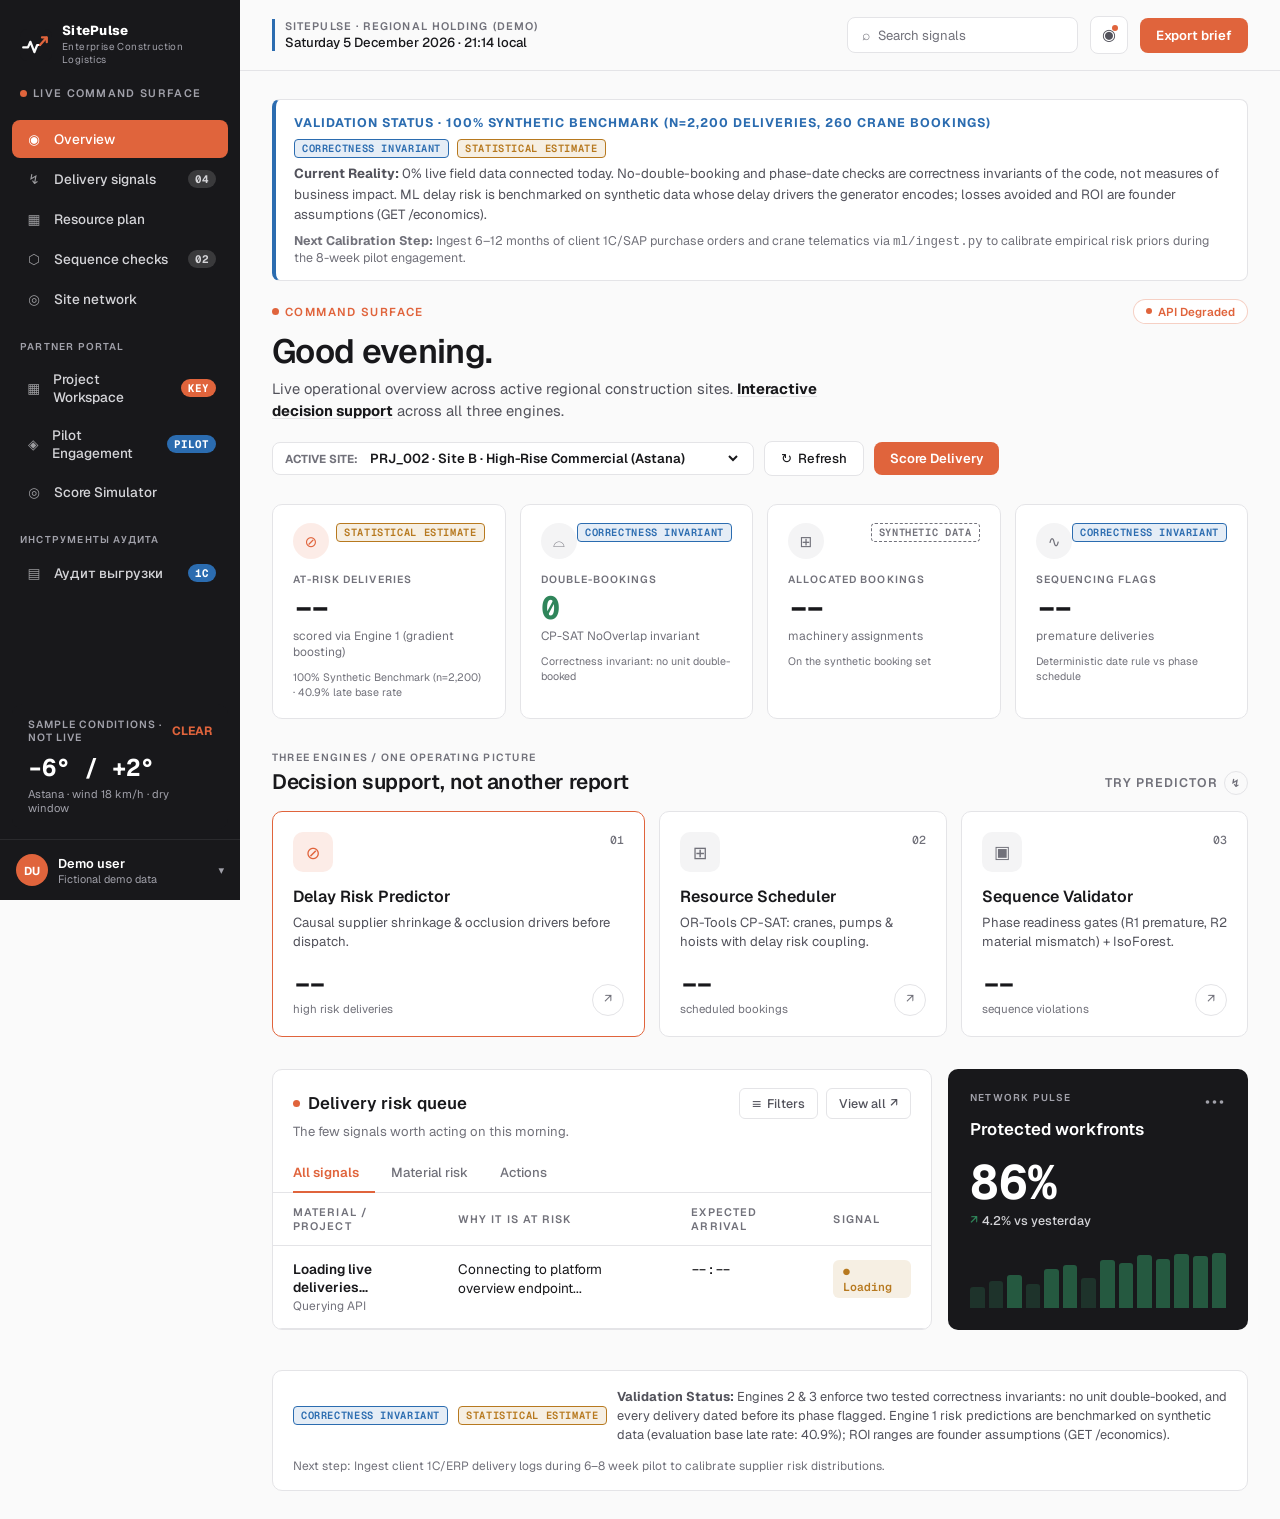
==== commit 709d8150: "Stage 3: history audit endpoint and console view (D4) POST /audit/history takes a 1C/Excel delivery " ====
--- a/static/index.html
+++ b/static/index.html
@@ -1395,6 +1395,17 @@
       .btn-accent, .btn-outline, .modal-close, input, select { min-height: 44px; }
       .modal-card { padding: 18px; }
     }
+
+    /* Аудит выгрузки: Ctrl+P prints only the audit results, nothing else. */
+    @media print {
+      .sidebar, .top-bar, .audit-no-print, #audit-banner { display: none !important; }
+      body, .content { background: #fff !important; }
+      main { margin: 0 !important; padding: 0 !important; }
+      .page-view { display: none !important; }
+      #view-audit { display: block !important; }
+      #view-audit #audit-results { display: block !important; }
+      .kpi-card, .queue-table, #audit-backtest-block { break-inside: avoid; }
+    }
   </style>
 </head>
 <body>
@@ -1452,6 +1463,13 @@
       <a href="#" class="nav-item" onclick="openPredictModal(); return false;">
         <span class="nav-icon">◎</span>
         Score Simulator
+      </a>
+
+      <div class="nav-section-label">Инструменты аудита</div>
+      <a href="#" class="nav-item" data-view="audit">
+        <span class="nav-icon">▤</span>
+        Аудит выгрузки
+        <span class="badge" style="background:var(--sp-info); color:#FFFFFF;">1С</span>
       </a>
     </nav>
 
@@ -2586,6 +2604,81 @@
         </div>
       </div>
 
+      <!-- ─── VIEW 8: АУДИТ ВЫГРУЗКИ 1С ─── -->
+      <div id="view-audit" class="page-view" style="display:none;">
+        <div class="view-header">
+          <div class="command-label">
+            <div class="command-dot"></div>
+            <span class="command-text">Pilot Readiness · Historical Export Audit</span>
+          </div>
+          <h1 class="view-title">Аудит выгрузки 1С</h1>
+          <p class="view-sub">
+            Загрузите выгрузку поставок (CSV из 1С/Excel) — отчёт о качестве данных, карточку поставщиков и
+            честную проверку модели на срезе «прошлое → будущее» (без утечки будущих данных). Ничего не
+            сохраняется на сервере, если не включена опция «Режим пилота».
+          </p>
+        </div>
+
+        <div class="audit-no-print" style="background:var(--card-bg); border:1px solid var(--card-border); border-radius:12px; padding:20px 22px; margin-bottom:22px; display:flex; flex-wrap:wrap; align-items:flex-end; gap:16px;">
+          <div style="display:flex; flex-direction:column; gap:6px;">
+            <label for="audit-api-key" style="font-size:0.78rem; font-weight:600; color:var(--text-secondary);">Ключ доступа (X-API-Key)</label>
+            <input type="password" id="audit-api-key" placeholder="admin key" style="padding:9px 12px; border:1px solid var(--card-border); border-radius:8px; background:var(--bg-primary); color:var(--text-primary); min-width:220px;">
+          </div>
+          <div style="display:flex; flex-direction:column; gap:6px;">
+            <label for="audit-file-input" style="font-size:0.78rem; font-weight:600; color:var(--text-secondary);">Файл выгрузки (CSV)</label>
+            <input type="file" id="audit-file-input" accept=".csv" style="padding:6px; border:1px solid var(--card-border); border-radius:8px; background:var(--bg-primary); color:var(--text-primary);">
+          </div>
+          <label style="display:flex; align-items:center; gap:8px; font-size:0.82rem; color:var(--text-secondary); padding-bottom:9px;">
+            <input type="checkbox" id="audit-save-checkbox">
+            Режим пилота (сохранить файл на сервере)
+          </label>
+          <button class="btn-accent" onclick="runAudit()">Загрузить и проверить</button>
+          <button class="btn-outline" id="audit-print-btn" style="display:none;" onclick="window.print()">Печать / PDF</button>
+        </div>
+
+        <div id="audit-banner" class="audit-no-print" style="display:none; margin-bottom:22px; padding:14px 18px; border-radius:10px; font-size:0.85rem;"></div>
+
+        <div id="audit-results" style="display:none;">
+          <div style="font-size:1.1rem; font-weight:700; margin-bottom:14px;">Качество данных</div>
+          <div style="display:grid; grid-template-columns:repeat(4, 1fr); gap:16px; margin-bottom:28px;">
+            <div class="kpi-card">
+              <div class="kpi-label-text">Строк всего / принято</div>
+              <div class="kpi-value"><span id="audit-kpi-rows">—</span></div>
+              <div class="kpi-sub" id="audit-kpi-rows-sub"></div>
+            </div>
+            <div class="kpi-card">
+              <div class="kpi-label-text">Некорректные даты</div>
+              <div class="kpi-value"><span id="audit-kpi-dates">—</span></div>
+            </div>
+            <div class="kpi-card">
+              <div class="kpi-label-text">Дубликаты строк</div>
+              <div class="kpi-value"><span id="audit-kpi-dupes">—</span></div>
+            </div>
+            <div class="kpi-card">
+              <div class="kpi-label-text">Тип маршрута не определён</div>
+              <div class="kpi-value"><span id="audit-kpi-route">—</span></div>
+            </div>
+          </div>
+
+          <div style="font-size:1.1rem; font-weight:700; margin-bottom:14px;">Карточка поставщиков</div>
+          <table class="queue-table" style="margin-bottom:28px;">
+            <thead>
+              <tr>
+                <th>Поставщик</th>
+                <th>Поставок</th>
+                <th>Доля в срок</th>
+                <th>95% ДИ (Wilson)</th>
+                <th>Медиана опоздания, дн.</th>
+              </tr>
+            </thead>
+            <tbody id="audit-scorecard-body"></tbody>
+          </table>
+
+          <div style="font-size:1.1rem; font-weight:700; margin-bottom:14px;">Проверка модели на историческом срезе</div>
+          <div id="audit-backtest-block" style="background:var(--card-bg); border:1px solid var(--card-border); border-radius:12px; padding:22px;"></div>
+        </div>
+      </div>
+
       <!-- ─── VALIDATION STATUS FOOTER ─── -->
       <div style="margin-top:40px; padding:16px 20px; background:var(--card-bg); border:1px solid var(--card-border); border-radius:10px; display:flex; align-items:center; justify-content:space-between; flex-wrap:wrap; gap:14px; font-size:0.8rem;">
         <div style="display:flex; align-items:center; gap:10px;">
@@ -2713,6 +2806,131 @@
       } else if (viewName === 'company') {
         loadCompanyWorkspace();
       }
+    }
+
+    // ─── Аудит выгрузки 1С (Stage 3, docs/plans/mvp-reshape.md D4) ───
+    function showAuditBanner(message, kind) {
+      const banner = document.getElementById('audit-banner');
+      banner.textContent = message;
+      banner.style.display = 'block';
+      banner.style.background = kind === 'error' ? 'var(--sp-accent-soft)' : 'rgba(37,99,235,0.1)';
+      banner.style.color = kind === 'error' ? 'var(--sp-accent)' : 'var(--text-secondary)';
+      banner.style.border = `1px solid ${kind === 'error' ? 'var(--sp-accent)' : 'var(--card-border)'}`;
+    }
+
+    function hideAuditBanner() {
+      document.getElementById('audit-banner').style.display = 'none';
+    }
+
+    async function runAudit() {
+      const fileInput = document.getElementById('audit-file-input');
+      const apiKey = document.getElementById('audit-api-key').value;
+      const save = document.getElementById('audit-save-checkbox').checked;
+      if (!fileInput.files.length) {
+        showAuditBanner('Выберите файл выгрузки (CSV).', 'error');
+        return;
+      }
+
+      hideAuditBanner();
+      document.getElementById('audit-results').style.display = 'none';
+      document.getElementById('audit-print-btn').style.display = 'none';
+      showAuditBanner('Загрузка и анализ выгрузки...', 'info');
+
+      const formData = new FormData();
+      formData.append('file', fileInput.files[0]);
+
+      try {
+        const res = await fetch(`${API_BASE}/audit/history${save ? '?save=true' : ''}`, {
+          method: 'POST',
+          headers: { 'X-API-Key': apiKey },
+          body: formData,
+        });
+        if (!res.ok) {
+          const detail = (await res.json().catch(() => ({}))).detail;
+          throw new Error(detail || `HTTP ${res.status}`);
+        }
+        const data = await res.json();
+        hideAuditBanner();
+        renderAuditResults(data);
+        document.getElementById('audit-print-btn').style.display = 'inline-block';
+      } catch (err) {
+        showAuditBanner(`Ошибка проверки: ${err.message}`, 'error');
+      }
+    }
+
+    function renderAuditResults(data) {
+      const q = data.quality || {};
+      document.getElementById('audit-kpi-rows').textContent = `${q.rows_total ?? '—'} / ${q.rows_kept ?? '—'}`;
+      document.getElementById('audit-kpi-rows-sub').textContent =
+        q.rows_dropped ? `${q.rows_dropped} строк отброшено` : 'все строки приняты';
+      document.getElementById('audit-kpi-dates').textContent = q.bad_dates ?? '—';
+      document.getElementById('audit-kpi-dupes').textContent = q.duplicates ?? '—';
+      document.getElementById('audit-kpi-route').textContent = q.route_type_defaulted ?? '—';
+
+      const scorecardBody = document.getElementById('audit-scorecard-body');
+      scorecardBody.innerHTML = '';
+      const suppliers = (data.scorecard && data.scorecard.suppliers) || [];
+      if (!suppliers.length) {
+        scorecardBody.innerHTML = '<tr><td colspan="5" style="text-align:center; padding:16px;">Нет данных по поставщикам.</td></tr>';
+      }
+      suppliers.forEach(s => {
+        const tr = document.createElement('tr');
+        const onTimePct = s.on_time_share != null ? `${(s.on_time_share * 100).toFixed(1)}%` : '—';
+        const ciLow = s.on_time_ci_low != null ? (s.on_time_ci_low * 100).toFixed(1) : '—';
+        const ciHigh = s.on_time_ci_high != null ? (s.on_time_ci_high * 100).toFixed(1) : '—';
+        const medianLate = s.median_days_late != null ? s.median_days_late : '—';
+        tr.innerHTML = `
+          <td><strong>${s.supplier_id ?? '--'}</strong></td>
+          <td class="mono">${s.n_deliveries ?? '--'}</td>
+          <td class="mono">${onTimePct}</td>
+          <td class="mono">${ciLow}% – ${ciHigh}%</td>
+          <td class="mono">${medianLate}</td>
+        `;
+        scorecardBody.appendChild(tr);
+      });
+
+      const backtestBlock = document.getElementById('audit-backtest-block');
+      const bt = data.backtest || {};
+      if (bt.skipped) {
+        backtestBlock.innerHTML = `
+          <span class="badge-estimate">Estimate</span>
+          <p style="margin-top:10px; color:var(--text-secondary); font-size:0.85rem; line-height:1.6;">
+            Пропущено: недостаточно данных для честной проверки на историческом срезе — ${bt.reason ?? ''}
+          </p>
+        `;
+      } else {
+        const beats = bt.beats_baseline;
+        const beatsLabel = beats ? 'Да' : 'Нет';
+        const cal = bt.calibration || {};
+        const calRow = (label, key) => {
+          const c = cal[key] || {};
+          const share = c.actually_late_share != null ? `${(c.actually_late_share * 100).toFixed(1)}%` : '—';
+          return `<tr><td>${label}</td><td class="mono">${c.n ?? '—'}</td><td class="mono">${share}</td></tr>`;
+        };
+        backtestBlock.innerHTML = `
+          <div style="display:flex; align-items:center; gap:10px; margin-bottom:14px;">
+            <span class="badge-estimate">Estimate</span>
+            <span style="font-size:0.82rem; color:var(--text-secondary);">
+              <strong>Модель лучше базовой оценки: ${beatsLabel}.</strong>
+              PR-AUC модели: ${bt.model_pr_auc ?? '—'} · PR-AUC базовой оценки по поставщику: ${bt.baseline_pr_auc ?? '—'}
+            </span>
+          </div>
+          <div style="font-size:0.82rem; color:var(--text-secondary); margin-bottom:10px;">
+            Обучение: ${bt.train_rows ?? '—'} строк (${(bt.train_period || []).join(' — ')}) ·
+            Проверка: ${bt.test_rows ?? '—'} строк (${(bt.test_period || []).join(' — ')})
+          </div>
+          <table class="queue-table">
+            <thead><tr><th>Зона риска</th><th>Строк</th><th>Фактически опоздало</th></tr></thead>
+            <tbody>
+              ${calRow('Зелёная', 'green')}
+              ${calRow('Жёлтая', 'yellow')}
+              ${calRow('Красная', 'red')}
+            </tbody>
+          </table>
+        `;
+      }
+
+      document.getElementById('audit-results').style.display = 'block';
     }
 
     document.querySelectorAll('.nav-item').forEach(item => {
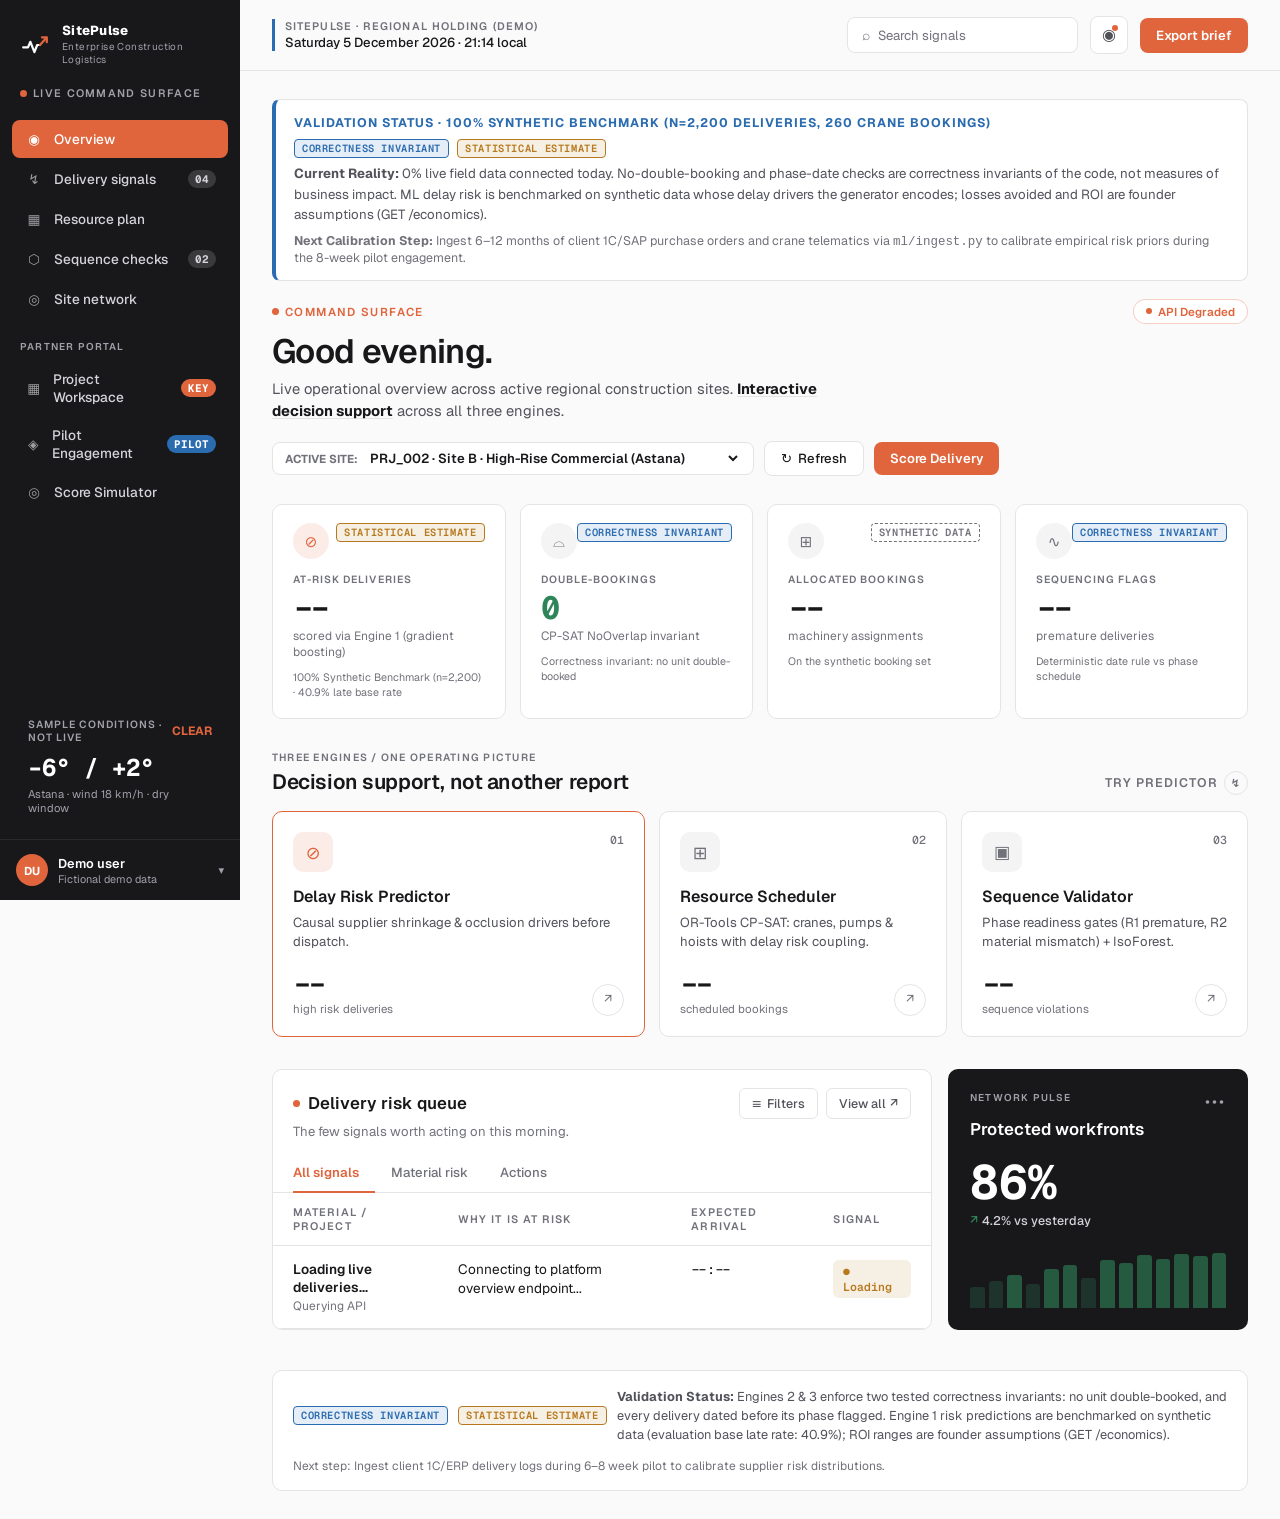
==== commit 9b31dcd0: "fix: render scheduled slots from API assignment fields" ====
--- a/static/index.html
+++ b/static/index.html
@@ -1395,17 +1395,6 @@
       .btn-accent, .btn-outline, .modal-close, input, select { min-height: 44px; }
       .modal-card { padding: 18px; }
     }
-
-    /* Аудит выгрузки: Ctrl+P prints only the audit results, nothing else. */
-    @media print {
-      .sidebar, .top-bar, .audit-no-print, #audit-banner { display: none !important; }
-      body, .content { background: #fff !important; }
-      main { margin: 0 !important; padding: 0 !important; }
-      .page-view { display: none !important; }
-      #view-audit { display: block !important; }
-      #view-audit #audit-results { display: block !important; }
-      .kpi-card, .queue-table, #audit-backtest-block { break-inside: avoid; }
-    }
   </style>
 </head>
 <body>
@@ -1463,13 +1452,6 @@
       <a href="#" class="nav-item" onclick="openPredictModal(); return false;">
         <span class="nav-icon">◎</span>
         Score Simulator
-      </a>
-
-      <div class="nav-section-label">Инструменты аудита</div>
-      <a href="#" class="nav-item" data-view="audit">
-        <span class="nav-icon">▤</span>
-        Аудит выгрузки
-        <span class="badge" style="background:var(--sp-info); color:#FFFFFF;">1С</span>
       </a>
     </nav>
 
@@ -2604,81 +2586,6 @@
         </div>
       </div>
 
-      <!-- ─── VIEW 8: АУДИТ ВЫГРУЗКИ 1С ─── -->
-      <div id="view-audit" class="page-view" style="display:none;">
-        <div class="view-header">
-          <div class="command-label">
-            <div class="command-dot"></div>
-            <span class="command-text">Pilot Readiness · Historical Export Audit</span>
-          </div>
-          <h1 class="view-title">Аудит выгрузки 1С</h1>
-          <p class="view-sub">
-            Загрузите выгрузку поставок (CSV из 1С/Excel) — отчёт о качестве данных, карточку поставщиков и
-            честную проверку модели на срезе «прошлое → будущее» (без утечки будущих данных). Ничего не
-            сохраняется на сервере, если не включена опция «Режим пилота».
-          </p>
-        </div>
-
-        <div class="audit-no-print" style="background:var(--card-bg); border:1px solid var(--card-border); border-radius:12px; padding:20px 22px; margin-bottom:22px; display:flex; flex-wrap:wrap; align-items:flex-end; gap:16px;">
-          <div style="display:flex; flex-direction:column; gap:6px;">
-            <label for="audit-api-key" style="font-size:0.78rem; font-weight:600; color:var(--text-secondary);">Ключ доступа (X-API-Key)</label>
-            <input type="password" id="audit-api-key" placeholder="admin key" style="padding:9px 12px; border:1px solid var(--card-border); border-radius:8px; background:var(--bg-primary); color:var(--text-primary); min-width:220px;">
-          </div>
-          <div style="display:flex; flex-direction:column; gap:6px;">
-            <label for="audit-file-input" style="font-size:0.78rem; font-weight:600; color:var(--text-secondary);">Файл выгрузки (CSV)</label>
-            <input type="file" id="audit-file-input" accept=".csv" style="padding:6px; border:1px solid var(--card-border); border-radius:8px; background:var(--bg-primary); color:var(--text-primary);">
-          </div>
-          <label style="display:flex; align-items:center; gap:8px; font-size:0.82rem; color:var(--text-secondary); padding-bottom:9px;">
-            <input type="checkbox" id="audit-save-checkbox">
-            Режим пилота (сохранить файл на сервере)
-          </label>
-          <button class="btn-accent" onclick="runAudit()">Загрузить и проверить</button>
-          <button class="btn-outline" id="audit-print-btn" style="display:none;" onclick="window.print()">Печать / PDF</button>
-        </div>
-
-        <div id="audit-banner" class="audit-no-print" style="display:none; margin-bottom:22px; padding:14px 18px; border-radius:10px; font-size:0.85rem;"></div>
-
-        <div id="audit-results" style="display:none;">
-          <div style="font-size:1.1rem; font-weight:700; margin-bottom:14px;">Качество данных</div>
-          <div style="display:grid; grid-template-columns:repeat(4, 1fr); gap:16px; margin-bottom:28px;">
-            <div class="kpi-card">
-              <div class="kpi-label-text">Строк всего / принято</div>
-              <div class="kpi-value"><span id="audit-kpi-rows">—</span></div>
-              <div class="kpi-sub" id="audit-kpi-rows-sub"></div>
-            </div>
-            <div class="kpi-card">
-              <div class="kpi-label-text">Некорректные даты</div>
-              <div class="kpi-value"><span id="audit-kpi-dates">—</span></div>
-            </div>
-            <div class="kpi-card">
-              <div class="kpi-label-text">Дубликаты строк</div>
-              <div class="kpi-value"><span id="audit-kpi-dupes">—</span></div>
-            </div>
-            <div class="kpi-card">
-              <div class="kpi-label-text">Тип маршрута не определён</div>
-              <div class="kpi-value"><span id="audit-kpi-route">—</span></div>
-            </div>
-          </div>
-
-          <div style="font-size:1.1rem; font-weight:700; margin-bottom:14px;">Карточка поставщиков</div>
-          <table class="queue-table" style="margin-bottom:28px;">
-            <thead>
-              <tr>
-                <th>Поставщик</th>
-                <th>Поставок</th>
-                <th>Доля в срок</th>
-                <th>95% ДИ (Wilson)</th>
-                <th>Медиана опоздания, дн.</th>
-              </tr>
-            </thead>
-            <tbody id="audit-scorecard-body"></tbody>
-          </table>
-
-          <div style="font-size:1.1rem; font-weight:700; margin-bottom:14px;">Проверка модели на историческом срезе</div>
-          <div id="audit-backtest-block" style="background:var(--card-bg); border:1px solid var(--card-border); border-radius:12px; padding:22px;"></div>
-        </div>
-      </div>
-
       <!-- ─── VALIDATION STATUS FOOTER ─── -->
       <div style="margin-top:40px; padding:16px 20px; background:var(--card-bg); border:1px solid var(--card-border); border-radius:10px; display:flex; align-items:center; justify-content:space-between; flex-wrap:wrap; gap:14px; font-size:0.8rem;">
         <div style="display:flex; align-items:center; gap:10px;">
@@ -2806,131 +2713,6 @@
       } else if (viewName === 'company') {
         loadCompanyWorkspace();
       }
-    }
-
-    // ─── Аудит выгрузки 1С (Stage 3, docs/plans/mvp-reshape.md D4) ───
-    function showAuditBanner(message, kind) {
-      const banner = document.getElementById('audit-banner');
-      banner.textContent = message;
-      banner.style.display = 'block';
-      banner.style.background = kind === 'error' ? 'var(--sp-accent-soft)' : 'rgba(37,99,235,0.1)';
-      banner.style.color = kind === 'error' ? 'var(--sp-accent)' : 'var(--text-secondary)';
-      banner.style.border = `1px solid ${kind === 'error' ? 'var(--sp-accent)' : 'var(--card-border)'}`;
-    }
-
-    function hideAuditBanner() {
-      document.getElementById('audit-banner').style.display = 'none';
-    }
-
-    async function runAudit() {
-      const fileInput = document.getElementById('audit-file-input');
-      const apiKey = document.getElementById('audit-api-key').value;
-      const save = document.getElementById('audit-save-checkbox').checked;
-      if (!fileInput.files.length) {
-        showAuditBanner('Выберите файл выгрузки (CSV).', 'error');
-        return;
-      }
-
-      hideAuditBanner();
-      document.getElementById('audit-results').style.display = 'none';
-      document.getElementById('audit-print-btn').style.display = 'none';
-      showAuditBanner('Загрузка и анализ выгрузки...', 'info');
-
-      const formData = new FormData();
-      formData.append('file', fileInput.files[0]);
-
-      try {
-        const res = await fetch(`${API_BASE}/audit/history${save ? '?save=true' : ''}`, {
-          method: 'POST',
-          headers: { 'X-API-Key': apiKey },
-          body: formData,
-        });
-        if (!res.ok) {
-          const detail = (await res.json().catch(() => ({}))).detail;
-          throw new Error(detail || `HTTP ${res.status}`);
-        }
-        const data = await res.json();
-        hideAuditBanner();
-        renderAuditResults(data);
-        document.getElementById('audit-print-btn').style.display = 'inline-block';
-      } catch (err) {
-        showAuditBanner(`Ошибка проверки: ${err.message}`, 'error');
-      }
-    }
-
-    function renderAuditResults(data) {
-      const q = data.quality || {};
-      document.getElementById('audit-kpi-rows').textContent = `${q.rows_total ?? '—'} / ${q.rows_kept ?? '—'}`;
-      document.getElementById('audit-kpi-rows-sub').textContent =
-        q.rows_dropped ? `${q.rows_dropped} строк отброшено` : 'все строки приняты';
-      document.getElementById('audit-kpi-dates').textContent = q.bad_dates ?? '—';
-      document.getElementById('audit-kpi-dupes').textContent = q.duplicates ?? '—';
-      document.getElementById('audit-kpi-route').textContent = q.route_type_defaulted ?? '—';
-
-      const scorecardBody = document.getElementById('audit-scorecard-body');
-      scorecardBody.innerHTML = '';
-      const suppliers = (data.scorecard && data.scorecard.suppliers) || [];
-      if (!suppliers.length) {
-        scorecardBody.innerHTML = '<tr><td colspan="5" style="text-align:center; padding:16px;">Нет данных по поставщикам.</td></tr>';
-      }
-      suppliers.forEach(s => {
-        const tr = document.createElement('tr');
-        const onTimePct = s.on_time_share != null ? `${(s.on_time_share * 100).toFixed(1)}%` : '—';
-        const ciLow = s.on_time_ci_low != null ? (s.on_time_ci_low * 100).toFixed(1) : '—';
-        const ciHigh = s.on_time_ci_high != null ? (s.on_time_ci_high * 100).toFixed(1) : '—';
-        const medianLate = s.median_days_late != null ? s.median_days_late : '—';
-        tr.innerHTML = `
-          <td><strong>${s.supplier_id ?? '--'}</strong></td>
-          <td class="mono">${s.n_deliveries ?? '--'}</td>
-          <td class="mono">${onTimePct}</td>
-          <td class="mono">${ciLow}% – ${ciHigh}%</td>
-          <td class="mono">${medianLate}</td>
-        `;
-        scorecardBody.appendChild(tr);
-      });
-
-      const backtestBlock = document.getElementById('audit-backtest-block');
-      const bt = data.backtest || {};
-      if (bt.skipped) {
-        backtestBlock.innerHTML = `
-          <span class="badge-estimate">Estimate</span>
-          <p style="margin-top:10px; color:var(--text-secondary); font-size:0.85rem; line-height:1.6;">
-            Пропущено: недостаточно данных для честной проверки на историческом срезе — ${bt.reason ?? ''}
-          </p>
-        `;
-      } else {
-        const beats = bt.beats_baseline;
-        const beatsLabel = beats ? 'Да' : 'Нет';
-        const cal = bt.calibration || {};
-        const calRow = (label, key) => {
-          const c = cal[key] || {};
-          const share = c.actually_late_share != null ? `${(c.actually_late_share * 100).toFixed(1)}%` : '—';
-          return `<tr><td>${label}</td><td class="mono">${c.n ?? '—'}</td><td class="mono">${share}</td></tr>`;
-        };
-        backtestBlock.innerHTML = `
-          <div style="display:flex; align-items:center; gap:10px; margin-bottom:14px;">
-            <span class="badge-estimate">Estimate</span>
-            <span style="font-size:0.82rem; color:var(--text-secondary);">
-              <strong>Модель лучше базовой оценки: ${beatsLabel}.</strong>
-              PR-AUC модели: ${bt.model_pr_auc ?? '—'} · PR-AUC базовой оценки по поставщику: ${bt.baseline_pr_auc ?? '—'}
-            </span>
-          </div>
-          <div style="font-size:0.82rem; color:var(--text-secondary); margin-bottom:10px;">
-            Обучение: ${bt.train_rows ?? '—'} строк (${(bt.train_period || []).join(' — ')}) ·
-            Проверка: ${bt.test_rows ?? '—'} строк (${(bt.test_period || []).join(' — ')})
-          </div>
-          <table class="queue-table">
-            <thead><tr><th>Зона риска</th><th>Строк</th><th>Фактически опоздало</th></tr></thead>
-            <tbody>
-              ${calRow('Зелёная', 'green')}
-              ${calRow('Жёлтая', 'yellow')}
-              ${calRow('Красная', 'red')}
-            </tbody>
-          </table>
-        `;
-      }
-
-      document.getElementById('audit-results').style.display = 'block';
     }
 
     document.querySelectorAll('.nav-item').forEach(item => {
@@ -3257,16 +3039,20 @@
         const list = (data.assignments || []).slice(0, 30);
         list.forEach(a => {
           const tr = document.createElement('tr');
+          const hasRisk = ['red', 'yellow', 'green'].includes(a.upstream_risk_band) || Number.isFinite(a.delay_risk);
           const isAtRisk = a.upstream_risk_band === 'red' || a.delay_risk > 0.5;
-          const riskBadge = isAtRisk ? '<span class="signal-badge critical">● High Delay Risk</span>' : '<span class="signal-badge ok">● Nominal</span>';
+          const riskBadge = !hasRisk ? '<span class="signal-badge">Нет данных</span>'
+            : isAtRisk ? '<span class="signal-badge critical">● High Delay Risk</span>'
+            : a.upstream_risk_band === 'yellow' ? '<span class="signal-badge moderate">● Moderate</span>'
+            : '<span class="signal-badge ok">● Nominal</span>';
           tr.innerHTML = `
             <td><strong class="mono">${a.booking_id}</strong></td>
             <td><span class="site-code">${a.project_id}</span></td>
             <td><strong>${a.assigned_resource_id || '--'}</strong></td>
             <td>${(a.resource_type || '--').replace(/_/g, ' ').toUpperCase()}</td>
-            <td class="mono" style="font-size:0.78rem;">${(a.start || '').slice(0,16).replace('T', ' ')} → ${(a.end || '').slice(11,16)}</td>
+            <td class="mono" style="font-size:0.78rem;">${(a.requested_start || 'Нет данных').slice(0,16).replace('T', ' ')} → ${a.requested_end ? a.requested_end.slice(11,16) : 'Нет данных'}</td>
             <td>${riskBadge}</td>
-            <td><span class="signal-badge ok">Optimal · no overlap</span></td>
+            <td><span class="signal-badge ok">${s.status === 'OPTIMAL' ? 'Optimal' : 'Назначено'} · no overlap</span></td>
           `;
           tbody.appendChild(tr);
         });
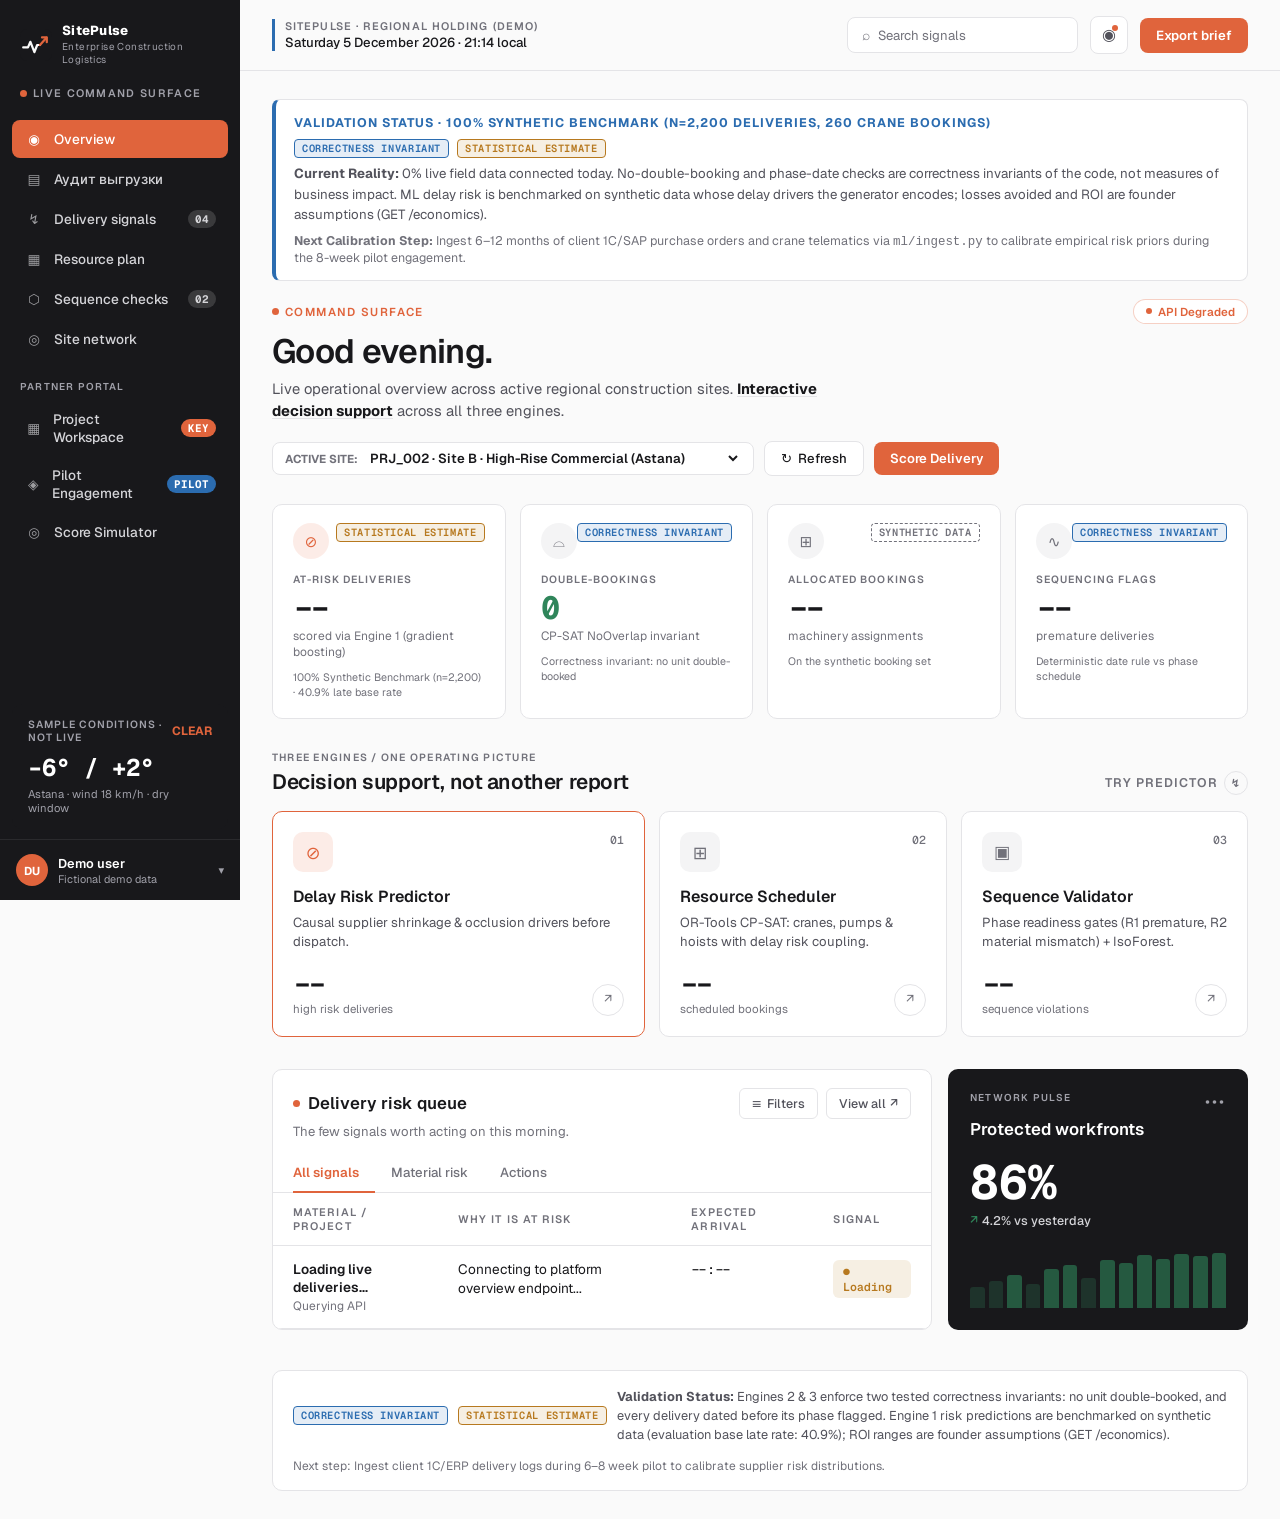
==== commit b6f45a8a: "Add history audit API and printable supplier report" ====
--- a/static/index.html
+++ b/static/index.html
@@ -1395,6 +1395,38 @@
       .btn-accent, .btn-outline, .modal-close, input, select { min-height: 44px; }
       .modal-card { padding: 18px; }
     }
+    /* History audit: uses the same console panels and semantic tokens. */
+    .audit-panel { background: var(--sp-surface); border: 1px solid var(--sp-border); border-radius: var(--sp-radius); padding: 24px; margin: 20px 0; }
+    .audit-panel h2, .audit-panel h3 { margin-bottom: 14px; }
+    .audit-copy { color: var(--sp-text-2); line-height: 1.65; max-width: 80ch; }
+    .audit-controls { display: flex; align-items: center; gap: 16px; flex-wrap: wrap; margin-top: 18px; }
+    .audit-table { overflow-x: auto; margin: 16px 0 28px; }
+    .audit-table th, .audit-table td { padding: 12px 10px; white-space: normal; overflow-wrap: anywhere; }
+    .audit-table th { font-size: 0.7rem; }
+    .audit-table td { font-size: 0.8rem; }
+    .audit-table table { min-width: 760px; }
+    .audit-notes { padding-left: 20px; line-height: 1.7; color: var(--sp-text-2); }
+    #audit-status { margin-top: 16px; }
+    #audit-verdict { font-weight: 600; margin: 14px 0; line-height: 1.6; }
+    body.audit-active #validation-footer { display: none !important; }
+    @media print {
+      @page { size: A4 landscape; margin: 12mm; }
+      body.audit-active { display: block; background: white; color: black; font-size: 10pt; }
+      body.audit-active .sidebar, body.audit-active .top-bar, body.audit-active .modal-backdrop,
+      body.audit-active .audit-no-print, body.audit-active .content > :not(#view-audit) { display: none !important; }
+      body.audit-active .main, body.audit-active .content { margin: 0; padding: 0; width: 100%; max-width: none; overflow: visible; }
+      body.audit-active #audit-report { display: block; }
+      body.audit-active #view-audit { animation: none !important; opacity: 1 !important; transform: none !important; }
+      body.audit-active .audit-panel { padding: 12px 0; border: 0; margin: 8px 0; }
+      body.audit-active .audit-table { overflow: visible; }
+      body.audit-active .audit-table table { display: table; width: 100%; min-width: 0; }
+      body.audit-active .audit-table th, body.audit-active .audit-table td { font-size: 8pt; padding: 6px; color: black; }
+      body.audit-active .audit-table thead { display: table-header-group; }
+      body.audit-active tr, body.audit-active .kpi-card { break-inside: avoid; }
+      body.audit-active h2, body.audit-active h3 { break-after: avoid; }
+      body.audit-active .kpi-row { display: grid !important; grid-template-columns: repeat(4, 1fr) !important; }
+      body.audit-active .audit-copy, body.audit-active .audit-notes { color: black; }
+    }
   </style>
 </head>
 <body>
@@ -1418,6 +1450,10 @@
       <a href="#" class="nav-item active" data-view="overview">
         <span class="nav-icon">◉</span>
         Overview
+      </a>
+      <a href="#audit" class="nav-item" data-view="audit">
+        <span class="nav-icon">▤</span>
+        Аудит выгрузки
       </a>
       <a href="#" class="nav-item" data-view="signals">
         <span class="nav-icon">↯</span>
@@ -1503,6 +1539,69 @@
 
     <!-- Content -->
     <div class="content">
+      <section id="view-audit" class="page-view" lang="ru" style="display:none;">
+        <div class="audit-no-print">
+          <div class="eyebrow">История поставок · 1С / CSV</div>
+          <h1 class="greeting">Аудит выгрузки</h1>
+          <p class="audit-copy">Проверьте качество истории и надёжность поставщиков. Затем сравните модель с простым прогнозом по истории поставщика на более поздних заказах.</p>
+          <form class="audit-panel" id="audit-form" onsubmit="handleAuditSubmit(event)">
+            <div class="form-grid">
+              <div class="form-group">
+                <label class="form-label" for="audit-file">Выгрузка CSV</label>
+                <input class="form-input" id="audit-file" type="file" accept=".csv,text/csv" required aria-describedby="audit-file-help">
+                <p id="audit-file-help" class="audit-copy">До 5 МБ и 10 000 строк. UTF-8 или Windows-1251, разделитель — запятая, «;» или табуляция.</p>
+              </div>
+              <div class="form-group">
+                <label class="form-label" for="audit-key">Ключ администратора</label>
+                <input class="form-input" id="audit-key" type="password" required autocomplete="off" aria-describedby="audit-key-help">
+                <p id="audit-key-help" class="audit-copy">Ключ очищается после запроса и не сохраняется в браузере.</p>
+              </div>
+            </div>
+            <p class="audit-copy">Обязательные поля: поставщик, материал, количество, дата заказа, плановая и фактическая дата поставки. Файл и отчёт не сохраняются на сервере.</p>
+            <div class="audit-controls">
+              <label><input id="audit-synthetic" type="checkbox" checked> Это синтетические данные</label>
+              <a href="/static/samples/1c_export_synthetic.csv" download>Скачать синтетический пример</a>
+              <button class="btn-accent" type="submit" id="audit-submit">Проверить выгрузку</button>
+            </div>
+            <p class="audit-copy" style="margin-top:14px;">Публичное демо в Railway предназначено для синтетики. Реальную историю загружайте только в развёртывание в Казахстане или на сервере клиента.</p>
+            <p id="audit-status" role="status" aria-live="polite"></p>
+          </form>
+        </div>
+        <div id="audit-report" hidden>
+          <header>
+            <h2>SitePulse · Аудит поставок</h2>
+            <p id="audit-source" class="audit-copy"></p>
+            <p id="audit-file-name" class="audit-copy"></p>
+            <div class="audit-controls audit-no-print">
+              <button type="button" class="btn-outline" onclick="window.print()">Печать / сохранить PDF</button>
+            </div>
+          </header>
+          <section class="audit-panel" aria-labelledby="audit-quality-title">
+            <h2 id="audit-quality-title">1. Качество данных</h2>
+            <div class="kpi-row" id="audit-quality-kpis"></div>
+            <ul id="audit-quality-notes" class="audit-notes"></ul>
+          </section>
+          <section class="audit-panel" aria-labelledby="audit-suppliers-title">
+            <h2 id="audit-suppliers-title">2. Надёжность поставщиков</h2>
+            <p class="audit-copy">«Вовремя» учитывает допуск по материалу. Дни опоздания — только по опоздавшим поставкам, от плановой даты. Тренд: последние 90 дней истории против более раннего периода; плюс означает улучшение. «—» означает отсутствие наблюдений.</p>
+            <div id="audit-suppliers" class="audit-table"></div>
+            <h3>Поставщик × материал</h3>
+            <div id="audit-materials" class="audit-table"></div>
+          </section>
+          <section class="audit-panel" aria-labelledby="audit-backtest-title">
+            <h2 id="audit-backtest-title">3. Проверка на более поздних заказах</h2>
+            <p id="audit-split" class="audit-copy"></p>
+            <p id="audit-verdict" role="status"></p>
+            <div id="audit-metrics" class="audit-table"></div>
+            <div id="audit-bands" class="audit-table"></div>
+            <p class="audit-copy">PR-AUC (average precision) показывает качество ранжирования опозданий; больше — лучше. Это одно историческое разделение, без гарантии будущей точности.</p>
+          </section>
+          <section class="audit-panel">
+            <h2>Как читать отчёт</h2>
+            <ul id="audit-notes" class="audit-notes"></ul>
+          </section>
+        </div>
+      </section>
 
       <!-- ─── VIEW 1: OVERVIEW ─── -->
       <div id="view-overview" class="page-view active">
@@ -2587,7 +2686,7 @@
       </div>
 
       <!-- ─── VALIDATION STATUS FOOTER ─── -->
-      <div style="margin-top:40px; padding:16px 20px; background:var(--card-bg); border:1px solid var(--card-border); border-radius:10px; display:flex; align-items:center; justify-content:space-between; flex-wrap:wrap; gap:14px; font-size:0.8rem;">
+      <div id="validation-footer" style="margin-top:40px; padding:16px 20px; background:var(--card-bg); border:1px solid var(--card-border); border-radius:10px; display:flex; align-items:center; justify-content:space-between; flex-wrap:wrap; gap:14px; font-size:0.8rem;">
         <div style="display:flex; align-items:center; gap:10px;">
           <span class="badge-guarantee">Correctness Invariant</span>
           <span class="badge-estimate">Statistical Estimate</span>
@@ -2695,6 +2794,7 @@
 
     // Navigation state & View switching
     function switchView(viewName) {
+      document.body.classList.toggle('audit-active', viewName === 'audit');
       document.querySelectorAll('.nav-item').forEach(item => {
         item.classList.toggle('active', item.dataset.view === viewName);
       });
@@ -2726,6 +2826,111 @@
     function navTo(view) {
       switchView(view);
     }
+
+    // User-controlled names and headers are rendered as text, never HTML.
+    function renderAuditTable(id, headers, rows) {
+      const target = document.getElementById(id);
+      target.replaceChildren();
+      if (!rows.length) return;
+      const table = document.createElement('table');
+      const thead = table.createTHead();
+      const head = thead.insertRow();
+      headers.forEach(label => {
+        const th = document.createElement('th');
+        th.scope = 'col'; th.textContent = label; head.appendChild(th);
+      });
+      const body = table.createTBody();
+      rows.forEach(values => {
+        const tr = body.insertRow();
+        values.forEach(value => { tr.insertCell().textContent = value ?? '—'; });
+      });
+      target.appendChild(table);
+    }
+
+    function renderAudit(report, filename) {
+      const number = new Intl.NumberFormat('ru-RU', {maximumFractionDigits: 1});
+      const pct = value => value == null ? '—' : number.format(value * 100) + ' %';
+      const days = value => value == null ? '—' : number.format(value);
+      const list = (id, items) => {
+        const target = document.getElementById(id); target.replaceChildren();
+        items.forEach(text => { const li = document.createElement('li'); li.textContent = text; target.appendChild(li); });
+      };
+      document.getElementById('audit-source').textContent = report.data_source === 'synthetic_upload'
+        ? 'СИНТЕТИЧЕСКИЕ ДАННЫЕ · результаты демонстрации'
+        : 'Загруженная история · происхождение данных не проверено';
+      document.getElementById('audit-file-name').textContent = 'Файл: ' + filename + ' · ' + new Date().toLocaleString('ru-RU');
+      const q = report.quality;
+      const kpis = document.getElementById('audit-quality-kpis'); kpis.replaceChildren();
+      [['Строк в файле', q.rows_total], ['Принято', q.rows_kept], ['Исключено', q.rows_dropped], ['Поставщиков', report.scorecard.length]].forEach(([label, value]) => {
+        const card = document.createElement('div'); card.className = 'kpi-card';
+        const title = document.createElement('div'); title.textContent = label;
+        const count = document.createElement('strong'); count.textContent = number.format(value); count.style.fontSize = '1.8rem';
+        card.append(title, count); kpis.appendChild(card);
+      });
+      list('audit-quality-notes', [
+        `Некорректных значений дат: ${q.bad_dates}. Некорректных количеств: ${q.bad_quantity}. Удалено дублей: ${q.duplicates}.`,
+        `Плановая дата раньше заказа: ${q.promised_before_order} (оставлены в карточке, исключены из проверки модели).`,
+        `Маршрут заменён на unknown: ${q.route_type_defaulted} строк.`,
+        `Неизвестный материал: ${q.material_grace_defaulted} принятых строк (допуск по умолчанию — 1 день).`,
+        q.unmapped_columns.length ? 'Неиспользованные столбцы: ' + q.unmapped_columns.join(', ') : 'Все столбцы распознаны.',
+        'Причины исключения могут пересекаться; их сумма не обязана совпадать с числом исключённых строк.'
+      ]);
+      const headers = ['Поставщик', 'Всего', 'Вовремя', 'Опоздали', 'Вовремя, %', '95% интервал', 'Медиана, дни', 'p90, дни', 'Тренд, п.п.'];
+      const values = row => [row.supplier_id, row.deliveries, row.on_time, row.late, pct(row.on_time_share),
+        `${pct(row.on_time_ci_low)} – ${pct(row.on_time_ci_high)}`, days(row.median_late_days), days(row.p90_late_days),
+        row.trend_pp == null ? '—' : (row.trend_pp > 0 ? '+' : '') + number.format(row.trend_pp)];
+      renderAuditTable('audit-suppliers', headers, report.scorecard.map(values));
+      renderAuditTable('audit-materials', [headers[0], 'Материал', ...headers.slice(1)], report.material_breakdown.map(row => {
+        const result = values(row); result.splice(1, 0, row.material_type); return result;
+      }));
+      const b = report.backtest;
+      document.getElementById('audit-split').textContent = `Обучение: ${b.train_rows} поставок. Проверка: ${b.test_rows}. Граница: ${b.cutoff ? b.cutoff.slice(0, 10) : 'не определена'}. Исключено незавершённых к границе: ${b.purged_train_rows}; с нарушением хронологии: ${b.excluded_chronology}.`;
+      document.getElementById('audit-verdict').textContent = b.status !== 'evaluated'
+        ? 'Недостаточно истории для проверки модели. ' + b.reason
+        : b.beats_baseline ? 'Модель превзошла прогноз по истории поставщика на проверочном периоде.'
+        : 'Модель не превзошла прогноз по истории поставщика. Используйте карточку поставщиков; сигналы модели не показаны.';
+      renderAuditTable('audit-metrics', ['PR-AUC модели', 'PR-AUC по истории поставщика', 'Разница'], b.status === 'evaluated'
+        ? [[b.model_average_precision.toFixed(3), b.baseline_average_precision.toFixed(3), (b.lift > 0 ? '+' : '') + b.lift.toFixed(3)]] : []);
+      const bandNames = {green: 'Зелёная', yellow: 'Жёлтая', red: 'Красная'};
+      renderAuditTable('audit-bands', ['Группа риска', 'Поставок в проверке', 'Доля опозданий'], b.beats_baseline
+        ? Object.entries(b.risk_bands).map(([band, row]) => [bandNames[band], row.deliveries, pct(row.late_rate)]) : []);
+      list('audit-notes', report.notes);
+      document.getElementById('audit-report').hidden = false;
+    }
+
+    async function handleAuditSubmit(event) {
+      event.preventDefault();
+      const fileInput = document.getElementById('audit-file');
+      const keyInput = document.getElementById('audit-key');
+      const button = document.getElementById('audit-submit');
+      const status = document.getElementById('audit-status');
+      const file = fileInput.files[0];
+      document.getElementById('audit-report').hidden = true;
+      if (!file || file.size > 5 * 1024 * 1024) { status.textContent = 'Выберите CSV размером до 5 МБ.'; return; }
+      const body = new FormData(); body.append('file', file);
+      body.append('synthetic', String(document.getElementById('audit-synthetic').checked));
+      const key = keyInput.value;
+      button.disabled = true; keyInput.disabled = true; fileInput.disabled = true;
+      button.textContent = 'Проверяем…'; status.textContent = 'Обрабатываем историю. Большая выгрузка может занять несколько минут.';
+      try {
+        const response = await fetch(`${API_BASE}/audit/history`, {method: 'POST', headers: {'X-API-Key': key}, body});
+        const data = await response.json();
+        if (!response.ok) {
+          const detail = Array.isArray(data.detail) ? data.detail.map(item => item.msg).join('; ') : data.detail;
+          throw new Error(detail || `Ошибка ${response.status}`);
+        }
+        renderAudit(data, file.name);
+        status.textContent = 'Аудит готов. Файл и отчёт не сохранены на сервере.';
+        document.getElementById('audit-report').scrollIntoView({behavior: 'smooth', block: 'start'});
+      } catch (error) {
+        status.textContent = 'Не удалось выполнить аудит: ' + error.message;
+      } finally {
+        keyInput.value = ''; button.disabled = false; keyInput.disabled = false; fileInput.disabled = false;
+        button.textContent = 'Проверить выгрузку';
+      }
+    }
+
+    window.addEventListener('DOMContentLoaded', () => { if (location.hash === '#audit') switchView('audit'); });
 
     function selectSiteAndGo(projectId) {
       const sel = document.getElementById('project-selector');
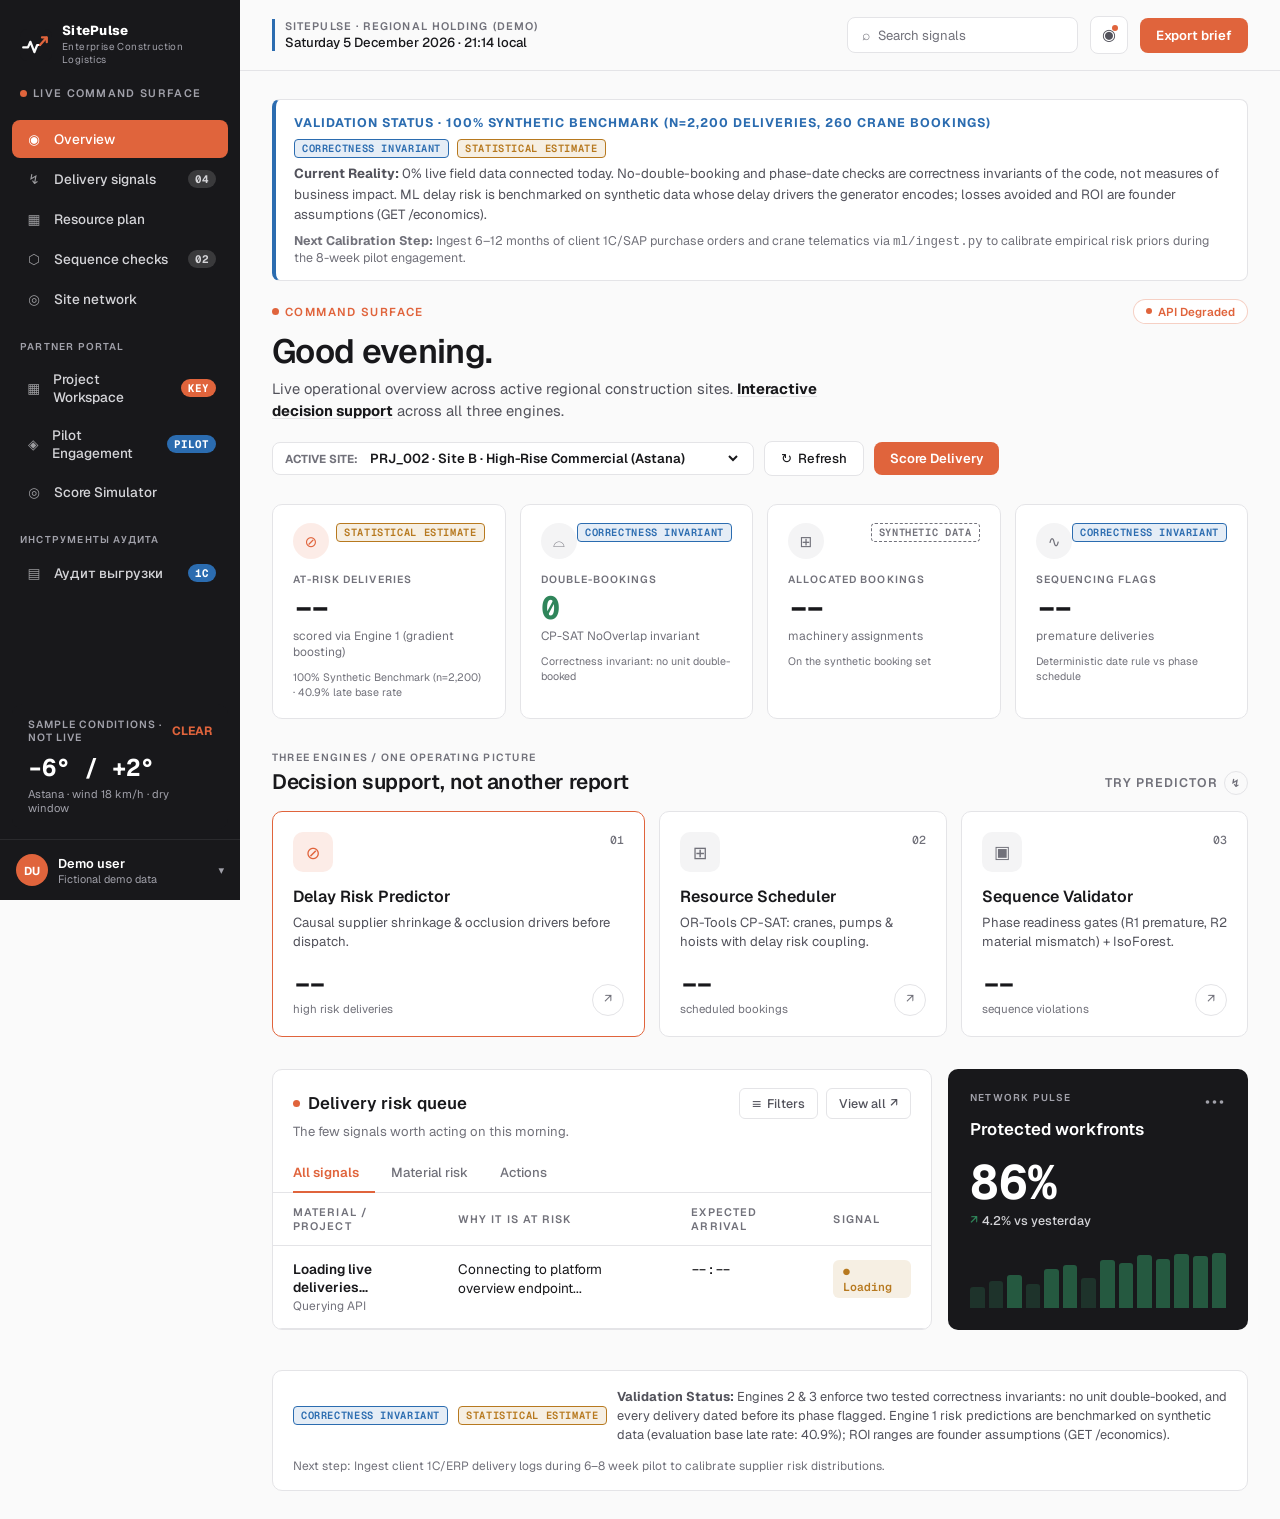
==== commit aeaaf66f: "Stage 4: exposure in tenge (D8) business/exposure.py::exposure() sums two independent, additive expo" ====
--- a/static/index.html
+++ b/static/index.html
@@ -1395,37 +1395,16 @@
       .btn-accent, .btn-outline, .modal-close, input, select { min-height: 44px; }
       .modal-card { padding: 18px; }
     }
-    /* History audit: uses the same console panels and semantic tokens. */
-    .audit-panel { background: var(--sp-surface); border: 1px solid var(--sp-border); border-radius: var(--sp-radius); padding: 24px; margin: 20px 0; }
-    .audit-panel h2, .audit-panel h3 { margin-bottom: 14px; }
-    .audit-copy { color: var(--sp-text-2); line-height: 1.65; max-width: 80ch; }
-    .audit-controls { display: flex; align-items: center; gap: 16px; flex-wrap: wrap; margin-top: 18px; }
-    .audit-table { overflow-x: auto; margin: 16px 0 28px; }
-    .audit-table th, .audit-table td { padding: 12px 10px; white-space: normal; overflow-wrap: anywhere; }
-    .audit-table th { font-size: 0.7rem; }
-    .audit-table td { font-size: 0.8rem; }
-    .audit-table table { min-width: 760px; }
-    .audit-notes { padding-left: 20px; line-height: 1.7; color: var(--sp-text-2); }
-    #audit-status { margin-top: 16px; }
-    #audit-verdict { font-weight: 600; margin: 14px 0; line-height: 1.6; }
-    body.audit-active #validation-footer { display: none !important; }
+
+    /* Аудит выгрузки: Ctrl+P prints only the audit results, nothing else. */
     @media print {
-      @page { size: A4 landscape; margin: 12mm; }
-      body.audit-active { display: block; background: white; color: black; font-size: 10pt; }
-      body.audit-active .sidebar, body.audit-active .top-bar, body.audit-active .modal-backdrop,
-      body.audit-active .audit-no-print, body.audit-active .content > :not(#view-audit) { display: none !important; }
-      body.audit-active .main, body.audit-active .content { margin: 0; padding: 0; width: 100%; max-width: none; overflow: visible; }
-      body.audit-active #audit-report { display: block; }
-      body.audit-active #view-audit { animation: none !important; opacity: 1 !important; transform: none !important; }
-      body.audit-active .audit-panel { padding: 12px 0; border: 0; margin: 8px 0; }
-      body.audit-active .audit-table { overflow: visible; }
-      body.audit-active .audit-table table { display: table; width: 100%; min-width: 0; }
-      body.audit-active .audit-table th, body.audit-active .audit-table td { font-size: 8pt; padding: 6px; color: black; }
-      body.audit-active .audit-table thead { display: table-header-group; }
-      body.audit-active tr, body.audit-active .kpi-card { break-inside: avoid; }
-      body.audit-active h2, body.audit-active h3 { break-after: avoid; }
-      body.audit-active .kpi-row { display: grid !important; grid-template-columns: repeat(4, 1fr) !important; }
-      body.audit-active .audit-copy, body.audit-active .audit-notes { color: black; }
+      .sidebar, .top-bar, .audit-no-print, #audit-banner { display: none !important; }
+      body, .content { background: #fff !important; }
+      main { margin: 0 !important; padding: 0 !important; }
+      .page-view { display: none !important; }
+      #view-audit { display: block !important; }
+      #view-audit #audit-results { display: block !important; }
+      .kpi-card, .queue-table, #audit-backtest-block, #exposure-result { break-inside: avoid; }
     }
   </style>
 </head>
@@ -1450,10 +1429,6 @@
       <a href="#" class="nav-item active" data-view="overview">
         <span class="nav-icon">◉</span>
         Overview
-      </a>
-      <a href="#audit" class="nav-item" data-view="audit">
-        <span class="nav-icon">▤</span>
-        Аудит выгрузки
       </a>
       <a href="#" class="nav-item" data-view="signals">
         <span class="nav-icon">↯</span>
@@ -1489,6 +1464,13 @@
         <span class="nav-icon">◎</span>
         Score Simulator
       </a>
+
+      <div class="nav-section-label">Инструменты аудита</div>
+      <a href="#" class="nav-item" data-view="audit">
+        <span class="nav-icon">▤</span>
+        Аудит выгрузки
+        <span class="badge" style="background:var(--sp-info); color:#FFFFFF;">1С</span>
+      </a>
     </nav>
 
     <div class="sidebar-spacer"></div>
@@ -1539,69 +1521,6 @@
 
     <!-- Content -->
     <div class="content">
-      <section id="view-audit" class="page-view" lang="ru" style="display:none;">
-        <div class="audit-no-print">
-          <div class="eyebrow">История поставок · 1С / CSV</div>
-          <h1 class="greeting">Аудит выгрузки</h1>
-          <p class="audit-copy">Проверьте качество истории и надёжность поставщиков. Затем сравните модель с простым прогнозом по истории поставщика на более поздних заказах.</p>
-          <form class="audit-panel" id="audit-form" onsubmit="handleAuditSubmit(event)">
-            <div class="form-grid">
-              <div class="form-group">
-                <label class="form-label" for="audit-file">Выгрузка CSV</label>
-                <input class="form-input" id="audit-file" type="file" accept=".csv,text/csv" required aria-describedby="audit-file-help">
-                <p id="audit-file-help" class="audit-copy">До 5 МБ и 10 000 строк. UTF-8 или Windows-1251, разделитель — запятая, «;» или табуляция.</p>
-              </div>
-              <div class="form-group">
-                <label class="form-label" for="audit-key">Ключ администратора</label>
-                <input class="form-input" id="audit-key" type="password" required autocomplete="off" aria-describedby="audit-key-help">
-                <p id="audit-key-help" class="audit-copy">Ключ очищается после запроса и не сохраняется в браузере.</p>
-              </div>
-            </div>
-            <p class="audit-copy">Обязательные поля: поставщик, материал, количество, дата заказа, плановая и фактическая дата поставки. Файл и отчёт не сохраняются на сервере.</p>
-            <div class="audit-controls">
-              <label><input id="audit-synthetic" type="checkbox" checked> Это синтетические данные</label>
-              <a href="/static/samples/1c_export_synthetic.csv" download>Скачать синтетический пример</a>
-              <button class="btn-accent" type="submit" id="audit-submit">Проверить выгрузку</button>
-            </div>
-            <p class="audit-copy" style="margin-top:14px;">Публичное демо в Railway предназначено для синтетики. Реальную историю загружайте только в развёртывание в Казахстане или на сервере клиента.</p>
-            <p id="audit-status" role="status" aria-live="polite"></p>
-          </form>
-        </div>
-        <div id="audit-report" hidden>
-          <header>
-            <h2>SitePulse · Аудит поставок</h2>
-            <p id="audit-source" class="audit-copy"></p>
-            <p id="audit-file-name" class="audit-copy"></p>
-            <div class="audit-controls audit-no-print">
-              <button type="button" class="btn-outline" onclick="window.print()">Печать / сохранить PDF</button>
-            </div>
-          </header>
-          <section class="audit-panel" aria-labelledby="audit-quality-title">
-            <h2 id="audit-quality-title">1. Качество данных</h2>
-            <div class="kpi-row" id="audit-quality-kpis"></div>
-            <ul id="audit-quality-notes" class="audit-notes"></ul>
-          </section>
-          <section class="audit-panel" aria-labelledby="audit-suppliers-title">
-            <h2 id="audit-suppliers-title">2. Надёжность поставщиков</h2>
-            <p class="audit-copy">«Вовремя» учитывает допуск по материалу. Дни опоздания — только по опоздавшим поставкам, от плановой даты. Тренд: последние 90 дней истории против более раннего периода; плюс означает улучшение. «—» означает отсутствие наблюдений.</p>
-            <div id="audit-suppliers" class="audit-table"></div>
-            <h3>Поставщик × материал</h3>
-            <div id="audit-materials" class="audit-table"></div>
-          </section>
-          <section class="audit-panel" aria-labelledby="audit-backtest-title">
-            <h2 id="audit-backtest-title">3. Проверка на более поздних заказах</h2>
-            <p id="audit-split" class="audit-copy"></p>
-            <p id="audit-verdict" role="status"></p>
-            <div id="audit-metrics" class="audit-table"></div>
-            <div id="audit-bands" class="audit-table"></div>
-            <p class="audit-copy">PR-AUC (average precision) показывает качество ранжирования опозданий; больше — лучше. Это одно историческое разделение, без гарантии будущей точности.</p>
-          </section>
-          <section class="audit-panel">
-            <h2>Как читать отчёт</h2>
-            <ul id="audit-notes" class="audit-notes"></ul>
-          </section>
-        </div>
-      </section>
 
       <!-- ─── VIEW 1: OVERVIEW ─── -->
       <div id="view-overview" class="page-view active">
@@ -2685,8 +2604,124 @@
         </div>
       </div>
 
+      <!-- ─── VIEW 8: АУДИТ ВЫГРУЗКИ 1С ─── -->
+      <div id="view-audit" class="page-view" style="display:none;">
+        <div class="view-header">
+          <div class="command-label">
+            <div class="command-dot"></div>
+            <span class="command-text">Pilot Readiness · Historical Export Audit</span>
+          </div>
+          <h1 class="view-title">Аудит выгрузки 1С</h1>
+          <p class="view-sub">
+            Загрузите выгрузку поставок (CSV из 1С/Excel) — отчёт о качестве данных, карточку поставщиков и
+            честную проверку модели на срезе «прошлое → будущее» (без утечки будущих данных). Ничего не
+            сохраняется на сервере, если не включена опция «Режим пилота».
+          </p>
+        </div>
+
+        <div class="audit-no-print" style="background:var(--card-bg); border:1px solid var(--card-border); border-radius:12px; padding:20px 22px; margin-bottom:22px; display:flex; flex-wrap:wrap; align-items:flex-end; gap:16px;">
+          <div style="display:flex; flex-direction:column; gap:6px;">
+            <label for="audit-api-key" style="font-size:0.78rem; font-weight:600; color:var(--text-secondary);">Ключ доступа (X-API-Key)</label>
+            <input type="password" id="audit-api-key" placeholder="admin key" style="padding:9px 12px; border:1px solid var(--card-border); border-radius:8px; background:var(--bg-primary); color:var(--text-primary); min-width:220px;">
+          </div>
+          <div style="display:flex; flex-direction:column; gap:6px;">
+            <label for="audit-file-input" style="font-size:0.78rem; font-weight:600; color:var(--text-secondary);">Файл выгрузки (CSV)</label>
+            <input type="file" id="audit-file-input" accept=".csv" style="padding:6px; border:1px solid var(--card-border); border-radius:8px; background:var(--bg-primary); color:var(--text-primary);">
+          </div>
+          <label style="display:flex; align-items:center; gap:8px; font-size:0.82rem; color:var(--text-secondary); padding-bottom:9px;">
+            <input type="checkbox" id="audit-save-checkbox">
+            Режим пилота (сохранить файл на сервере)
+          </label>
+          <button class="btn-accent" onclick="runAudit()">Загрузить и проверить</button>
+          <button class="btn-outline" id="audit-print-btn" style="display:none;" onclick="window.print()">Печать / PDF</button>
+        </div>
+
+        <div id="audit-banner" class="audit-no-print" style="display:none; margin-bottom:22px; padding:14px 18px; border-radius:10px; font-size:0.85rem;"></div>
+
+        <div id="audit-results" style="display:none;">
+          <div style="font-size:1.1rem; font-weight:700; margin-bottom:14px;">Качество данных</div>
+          <div style="display:grid; grid-template-columns:repeat(4, 1fr); gap:16px; margin-bottom:28px;">
+            <div class="kpi-card">
+              <div class="kpi-label-text">Строк всего / принято</div>
+              <div class="kpi-value"><span id="audit-kpi-rows">—</span></div>
+              <div class="kpi-sub" id="audit-kpi-rows-sub"></div>
+            </div>
+            <div class="kpi-card">
+              <div class="kpi-label-text">Некорректные даты</div>
+              <div class="kpi-value"><span id="audit-kpi-dates">—</span></div>
+            </div>
+            <div class="kpi-card">
+              <div class="kpi-label-text">Дубликаты строк</div>
+              <div class="kpi-value"><span id="audit-kpi-dupes">—</span></div>
+            </div>
+            <div class="kpi-card">
+              <div class="kpi-label-text">Тип маршрута не определён</div>
+              <div class="kpi-value"><span id="audit-kpi-route">—</span></div>
+            </div>
+          </div>
+
+          <div style="font-size:1.1rem; font-weight:700; margin-bottom:14px;">Карточка поставщиков</div>
+          <table class="queue-table" style="margin-bottom:28px;">
+            <thead>
+              <tr>
+                <th>Поставщик</th>
+                <th>Поставок</th>
+                <th>Доля в срок</th>
+                <th>95% ДИ (Wilson)</th>
+                <th>Медиана опоздания, дн.</th>
+              </tr>
+            </thead>
+            <tbody id="audit-scorecard-body"></tbody>
+          </table>
+
+          <div style="font-size:1.1rem; font-weight:700; margin-bottom:14px;">Проверка модели на историческом срезе</div>
+          <div id="audit-backtest-block" style="background:var(--card-bg); border:1px solid var(--card-border); border-radius:12px; padding:22px;"></div>
+        </div>
+
+        <!-- Exposure calculator stands on its own -- it needs no uploaded export. -->
+        <div style="font-size:1.1rem; font-weight:700; margin-bottom:14px;">Экспозиция в тенге</div>
+        <div class="audit-no-print" style="background:var(--card-bg); border:1px solid var(--card-border); border-radius:12px; padding:20px 22px; margin-bottom:16px; display:flex; flex-wrap:wrap; align-items:flex-end; gap:14px;">
+          <div style="display:flex; flex-direction:column; gap:6px;">
+            <label for="exp-contract-value" style="font-size:0.78rem; font-weight:600; color:var(--text-secondary);">Сумма контракта, ₸</label>
+            <input type="number" id="exp-contract-value" placeholder="50000000" style="padding:9px 12px; border:1px solid var(--card-border); border-radius:8px; background:var(--bg-primary); color:var(--text-primary); width:150px;">
+          </div>
+          <div style="display:flex; flex-direction:column; gap:6px;">
+            <label for="exp-penalty-rate" style="font-size:0.78rem; font-weight:600; color:var(--text-secondary);">Ставка пени, % в день</label>
+            <input type="number" id="exp-penalty-rate" placeholder="0.1" step="0.01" style="padding:9px 12px; border:1px solid var(--card-border); border-radius:8px; background:var(--bg-primary); color:var(--text-primary); width:130px;">
+          </div>
+          <div style="display:flex; flex-direction:column; gap:6px;">
+            <label for="exp-days-late" style="font-size:0.78rem; font-weight:600; color:var(--text-secondary);">Дней опоздания</label>
+            <input type="number" id="exp-days-late" placeholder="4" style="padding:9px 12px; border:1px solid var(--card-border); border-radius:8px; background:var(--bg-primary); color:var(--text-primary); width:110px;">
+          </div>
+          <div style="display:flex; flex-direction:column; gap:6px;">
+            <label for="exp-downtime-hours" style="font-size:0.78rem; font-weight:600; color:var(--text-secondary);">Простой, часов</label>
+            <input type="number" id="exp-downtime-hours" placeholder="6" style="padding:9px 12px; border:1px solid var(--card-border); border-radius:8px; background:var(--bg-primary); color:var(--text-primary); width:110px;">
+          </div>
+          <div style="display:flex; flex-direction:column; gap:6px;">
+            <label for="exp-downtime-cost" style="font-size:0.78rem; font-weight:600; color:var(--text-secondary);">Стоимость простоя, ₸/час</label>
+            <input type="number" id="exp-downtime-cost" placeholder="25000" style="padding:9px 12px; border:1px solid var(--card-border); border-radius:8px; background:var(--bg-primary); color:var(--text-primary); width:150px;">
+          </div>
+          <button class="btn-accent" onclick="runExposure()">Рассчитать</button>
+        </div>
+        <div id="exposure-banner" class="audit-no-print" style="display:none; margin-bottom:16px; padding:14px 18px; border-radius:10px; font-size:0.85rem;"></div>
+        <div id="exposure-result" style="display:none; grid-template-columns:repeat(3, 1fr); gap:16px;">
+          <div class="kpi-card">
+            <div class="kpi-label-text">Пени по контракту</div>
+            <div class="kpi-value"><span id="exp-kpi-penalty">—</span></div>
+          </div>
+          <div class="kpi-card">
+            <div class="kpi-label-text">Простой</div>
+            <div class="kpi-value"><span id="exp-kpi-downtime">—</span></div>
+          </div>
+          <div class="kpi-card" style="border:2px solid var(--sp-accent);">
+            <div class="kpi-label-text">Итоговая экспозиция</div>
+            <div class="kpi-value"><span id="exp-kpi-total">—</span></div>
+          </div>
+        </div>
+      </div>
+
       <!-- ─── VALIDATION STATUS FOOTER ─── -->
-      <div id="validation-footer" style="margin-top:40px; padding:16px 20px; background:var(--card-bg); border:1px solid var(--card-border); border-radius:10px; display:flex; align-items:center; justify-content:space-between; flex-wrap:wrap; gap:14px; font-size:0.8rem;">
+      <div style="margin-top:40px; padding:16px 20px; background:var(--card-bg); border:1px solid var(--card-border); border-radius:10px; display:flex; align-items:center; justify-content:space-between; flex-wrap:wrap; gap:14px; font-size:0.8rem;">
         <div style="display:flex; align-items:center; gap:10px;">
           <span class="badge-guarantee">Correctness Invariant</span>
           <span class="badge-estimate">Statistical Estimate</span>
@@ -2794,7 +2829,6 @@
 
     // Navigation state & View switching
     function switchView(viewName) {
-      document.body.classList.toggle('audit-active', viewName === 'audit');
       document.querySelectorAll('.nav-item').forEach(item => {
         item.classList.toggle('active', item.dataset.view === viewName);
       });
@@ -2815,6 +2849,174 @@
       }
     }
 
+    // ─── Аудит выгрузки 1С (Stage 3, docs/plans/mvp-reshape.md D4) ───
+    function showAuditBanner(message, kind) {
+      const banner = document.getElementById('audit-banner');
+      banner.textContent = message;
+      banner.style.display = 'block';
+      banner.style.background = kind === 'error' ? 'var(--sp-accent-soft)' : 'rgba(37,99,235,0.1)';
+      banner.style.color = kind === 'error' ? 'var(--sp-accent)' : 'var(--text-secondary)';
+      banner.style.border = `1px solid ${kind === 'error' ? 'var(--sp-accent)' : 'var(--card-border)'}`;
+    }
+
+    function hideAuditBanner() {
+      document.getElementById('audit-banner').style.display = 'none';
+    }
+
+    async function runAudit() {
+      const fileInput = document.getElementById('audit-file-input');
+      const apiKey = document.getElementById('audit-api-key').value;
+      const save = document.getElementById('audit-save-checkbox').checked;
+      if (!fileInput.files.length) {
+        showAuditBanner('Выберите файл выгрузки (CSV).', 'error');
+        return;
+      }
+
+      hideAuditBanner();
+      document.getElementById('audit-results').style.display = 'none';
+      document.getElementById('audit-print-btn').style.display = 'none';
+      showAuditBanner('Загрузка и анализ выгрузки...', 'info');
+
+      const formData = new FormData();
+      formData.append('file', fileInput.files[0]);
+
+      try {
+        const res = await fetch(`${API_BASE}/audit/history${save ? '?save=true' : ''}`, {
+          method: 'POST',
+          headers: { 'X-API-Key': apiKey },
+          body: formData,
+        });
+        if (!res.ok) {
+          const detail = (await res.json().catch(() => ({}))).detail;
+          throw new Error(detail || `HTTP ${res.status}`);
+        }
+        const data = await res.json();
+        hideAuditBanner();
+        renderAuditResults(data);
+        document.getElementById('audit-print-btn').style.display = 'inline-block';
+      } catch (err) {
+        showAuditBanner(`Ошибка проверки: ${err.message}`, 'error');
+      }
+    }
+
+    function renderAuditResults(data) {
+      const q = data.quality || {};
+      document.getElementById('audit-kpi-rows').textContent = `${q.rows_total ?? '—'} / ${q.rows_kept ?? '—'}`;
+      document.getElementById('audit-kpi-rows-sub').textContent =
+        q.rows_dropped ? `${q.rows_dropped} строк отброшено` : 'все строки приняты';
+      document.getElementById('audit-kpi-dates').textContent = q.bad_dates ?? '—';
+      document.getElementById('audit-kpi-dupes').textContent = q.duplicates ?? '—';
+      document.getElementById('audit-kpi-route').textContent = q.route_type_defaulted ?? '—';
+
+      const scorecardBody = document.getElementById('audit-scorecard-body');
+      scorecardBody.innerHTML = '';
+      const suppliers = (data.scorecard && data.scorecard.suppliers) || [];
+      if (!suppliers.length) {
+        scorecardBody.innerHTML = '<tr><td colspan="5" style="text-align:center; padding:16px;">Нет данных по поставщикам.</td></tr>';
+      }
+      suppliers.forEach(s => {
+        const tr = document.createElement('tr');
+        const onTimePct = s.on_time_share != null ? `${(s.on_time_share * 100).toFixed(1)}%` : '—';
+        const ciLow = s.on_time_ci_low != null ? (s.on_time_ci_low * 100).toFixed(1) : '—';
+        const ciHigh = s.on_time_ci_high != null ? (s.on_time_ci_high * 100).toFixed(1) : '—';
+        const medianLate = s.median_days_late != null ? s.median_days_late : '—';
+        tr.innerHTML = `
+          <td><strong>${s.supplier_id ?? '--'}</strong></td>
+          <td class="mono">${s.n_deliveries ?? '--'}</td>
+          <td class="mono">${onTimePct}</td>
+          <td class="mono">${ciLow}% – ${ciHigh}%</td>
+          <td class="mono">${medianLate}</td>
+        `;
+        scorecardBody.appendChild(tr);
+      });
+
+      const backtestBlock = document.getElementById('audit-backtest-block');
+      const bt = data.backtest || {};
+      if (bt.skipped) {
+        backtestBlock.innerHTML = `
+          <span class="badge-estimate">Estimate</span>
+          <p style="margin-top:10px; color:var(--text-secondary); font-size:0.85rem; line-height:1.6;">
+            Пропущено: недостаточно данных для честной проверки на историческом срезе — ${bt.reason ?? ''}
+          </p>
+        `;
+      } else {
+        const beats = bt.beats_baseline;
+        const beatsLabel = beats ? 'Да' : 'Нет';
+        const cal = bt.calibration || {};
+        const calRow = (label, key) => {
+          const c = cal[key] || {};
+          const share = c.actually_late_share != null ? `${(c.actually_late_share * 100).toFixed(1)}%` : '—';
+          return `<tr><td>${label}</td><td class="mono">${c.n ?? '—'}</td><td class="mono">${share}</td></tr>`;
+        };
+        backtestBlock.innerHTML = `
+          <div style="display:flex; align-items:center; gap:10px; margin-bottom:14px;">
+            <span class="badge-estimate">Estimate</span>
+            <span style="font-size:0.82rem; color:var(--text-secondary);">
+              <strong>Модель лучше базовой оценки: ${beatsLabel}.</strong>
+              PR-AUC модели: ${bt.model_pr_auc ?? '—'} · PR-AUC базовой оценки по поставщику: ${bt.baseline_pr_auc ?? '—'}
+            </span>
+          </div>
+          <div style="font-size:0.82rem; color:var(--text-secondary); margin-bottom:10px;">
+            Обучение: ${bt.train_rows ?? '—'} строк (${(bt.train_period || []).join(' — ')}) ·
+            Проверка: ${bt.test_rows ?? '—'} строк (${(bt.test_period || []).join(' — ')})
+          </div>
+          <table class="queue-table">
+            <thead><tr><th>Зона риска</th><th>Строк</th><th>Фактически опоздало</th></tr></thead>
+            <tbody>
+              ${calRow('Зелёная', 'green')}
+              ${calRow('Жёлтая', 'yellow')}
+              ${calRow('Красная', 'red')}
+            </tbody>
+          </table>
+        `;
+      }
+
+      document.getElementById('audit-results').style.display = 'block';
+    }
+
+    // ─── Экспозиция в тенге (Stage 4, docs/plans/mvp-reshape.md D8) ───
+    async function runExposure() {
+      const banner = document.getElementById('exposure-banner');
+      const result = document.getElementById('exposure-result');
+      result.style.display = 'none';
+      banner.style.display = 'none';
+
+      const payload = {
+        contract_value_kzt: Number(document.getElementById('exp-contract-value').value),
+        late_penalty_rate: Number(document.getElementById('exp-penalty-rate').value) / 100,
+        days_late: Number(document.getElementById('exp-days-late').value),
+        downtime_hours: Number(document.getElementById('exp-downtime-hours').value),
+        downtime_cost_per_hour_kzt: Number(document.getElementById('exp-downtime-cost').value),
+      };
+
+      try {
+        const res = await fetch(`${API_BASE}/economics/exposure`, {
+          method: 'POST',
+          headers: { 'Content-Type': 'application/json' },
+          body: JSON.stringify(payload),
+        });
+        if (!res.ok) {
+          const body = await res.json().catch(() => ({}));
+          const detail = Array.isArray(body.detail)
+            ? body.detail.map(d => `${(d.loc || []).slice(-1)[0]}: ${d.msg}`).join('; ')
+            : (body.detail || `HTTP ${res.status}`);
+          throw new Error(detail);
+        }
+        const data = await res.json();
+        const fmt = n => `${Math.round(n).toLocaleString('ru-RU')} ₸`;
+        document.getElementById('exp-kpi-penalty').textContent = fmt(data.penalty_exposure_kzt);
+        document.getElementById('exp-kpi-downtime').textContent = fmt(data.downtime_exposure_kzt);
+        document.getElementById('exp-kpi-total').textContent = fmt(data.total_exposure_kzt);
+        result.style.display = 'grid';
+      } catch (err) {
+        banner.textContent = `Заполните все поля корректно: ${err.message}`;
+        banner.style.background = 'var(--sp-accent-soft)';
+        banner.style.color = 'var(--sp-accent)';
+        banner.style.border = '1px solid var(--sp-accent)';
+        banner.style.display = 'block';
+      }
+    }
+
     document.querySelectorAll('.nav-item').forEach(item => {
       item.addEventListener('click', function(e) {
         e.preventDefault();
@@ -2826,111 +3028,6 @@
     function navTo(view) {
       switchView(view);
     }
-
-    // User-controlled names and headers are rendered as text, never HTML.
-    function renderAuditTable(id, headers, rows) {
-      const target = document.getElementById(id);
-      target.replaceChildren();
-      if (!rows.length) return;
-      const table = document.createElement('table');
-      const thead = table.createTHead();
-      const head = thead.insertRow();
-      headers.forEach(label => {
-        const th = document.createElement('th');
-        th.scope = 'col'; th.textContent = label; head.appendChild(th);
-      });
-      const body = table.createTBody();
-      rows.forEach(values => {
-        const tr = body.insertRow();
-        values.forEach(value => { tr.insertCell().textContent = value ?? '—'; });
-      });
-      target.appendChild(table);
-    }
-
-    function renderAudit(report, filename) {
-      const number = new Intl.NumberFormat('ru-RU', {maximumFractionDigits: 1});
-      const pct = value => value == null ? '—' : number.format(value * 100) + ' %';
-      const days = value => value == null ? '—' : number.format(value);
-      const list = (id, items) => {
-        const target = document.getElementById(id); target.replaceChildren();
-        items.forEach(text => { const li = document.createElement('li'); li.textContent = text; target.appendChild(li); });
-      };
-      document.getElementById('audit-source').textContent = report.data_source === 'synthetic_upload'
-        ? 'СИНТЕТИЧЕСКИЕ ДАННЫЕ · результаты демонстрации'
-        : 'Загруженная история · происхождение данных не проверено';
-      document.getElementById('audit-file-name').textContent = 'Файл: ' + filename + ' · ' + new Date().toLocaleString('ru-RU');
-      const q = report.quality;
-      const kpis = document.getElementById('audit-quality-kpis'); kpis.replaceChildren();
-      [['Строк в файле', q.rows_total], ['Принято', q.rows_kept], ['Исключено', q.rows_dropped], ['Поставщиков', report.scorecard.length]].forEach(([label, value]) => {
-        const card = document.createElement('div'); card.className = 'kpi-card';
-        const title = document.createElement('div'); title.textContent = label;
-        const count = document.createElement('strong'); count.textContent = number.format(value); count.style.fontSize = '1.8rem';
-        card.append(title, count); kpis.appendChild(card);
-      });
-      list('audit-quality-notes', [
-        `Некорректных значений дат: ${q.bad_dates}. Некорректных количеств: ${q.bad_quantity}. Удалено дублей: ${q.duplicates}.`,
-        `Плановая дата раньше заказа: ${q.promised_before_order} (оставлены в карточке, исключены из проверки модели).`,
-        `Маршрут заменён на unknown: ${q.route_type_defaulted} строк.`,
-        `Неизвестный материал: ${q.material_grace_defaulted} принятых строк (допуск по умолчанию — 1 день).`,
-        q.unmapped_columns.length ? 'Неиспользованные столбцы: ' + q.unmapped_columns.join(', ') : 'Все столбцы распознаны.',
-        'Причины исключения могут пересекаться; их сумма не обязана совпадать с числом исключённых строк.'
-      ]);
-      const headers = ['Поставщик', 'Всего', 'Вовремя', 'Опоздали', 'Вовремя, %', '95% интервал', 'Медиана, дни', 'p90, дни', 'Тренд, п.п.'];
-      const values = row => [row.supplier_id, row.deliveries, row.on_time, row.late, pct(row.on_time_share),
-        `${pct(row.on_time_ci_low)} – ${pct(row.on_time_ci_high)}`, days(row.median_late_days), days(row.p90_late_days),
-        row.trend_pp == null ? '—' : (row.trend_pp > 0 ? '+' : '') + number.format(row.trend_pp)];
-      renderAuditTable('audit-suppliers', headers, report.scorecard.map(values));
-      renderAuditTable('audit-materials', [headers[0], 'Материал', ...headers.slice(1)], report.material_breakdown.map(row => {
-        const result = values(row); result.splice(1, 0, row.material_type); return result;
-      }));
-      const b = report.backtest;
-      document.getElementById('audit-split').textContent = `Обучение: ${b.train_rows} поставок. Проверка: ${b.test_rows}. Граница: ${b.cutoff ? b.cutoff.slice(0, 10) : 'не определена'}. Исключено незавершённых к границе: ${b.purged_train_rows}; с нарушением хронологии: ${b.excluded_chronology}.`;
-      document.getElementById('audit-verdict').textContent = b.status !== 'evaluated'
-        ? 'Недостаточно истории для проверки модели. ' + b.reason
-        : b.beats_baseline ? 'Модель превзошла прогноз по истории поставщика на проверочном периоде.'
-        : 'Модель не превзошла прогноз по истории поставщика. Используйте карточку поставщиков; сигналы модели не показаны.';
-      renderAuditTable('audit-metrics', ['PR-AUC модели', 'PR-AUC по истории поставщика', 'Разница'], b.status === 'evaluated'
-        ? [[b.model_average_precision.toFixed(3), b.baseline_average_precision.toFixed(3), (b.lift > 0 ? '+' : '') + b.lift.toFixed(3)]] : []);
-      const bandNames = {green: 'Зелёная', yellow: 'Жёлтая', red: 'Красная'};
-      renderAuditTable('audit-bands', ['Группа риска', 'Поставок в проверке', 'Доля опозданий'], b.beats_baseline
-        ? Object.entries(b.risk_bands).map(([band, row]) => [bandNames[band], row.deliveries, pct(row.late_rate)]) : []);
-      list('audit-notes', report.notes);
-      document.getElementById('audit-report').hidden = false;
-    }
-
-    async function handleAuditSubmit(event) {
-      event.preventDefault();
-      const fileInput = document.getElementById('audit-file');
-      const keyInput = document.getElementById('audit-key');
-      const button = document.getElementById('audit-submit');
-      const status = document.getElementById('audit-status');
-      const file = fileInput.files[0];
-      document.getElementById('audit-report').hidden = true;
-      if (!file || file.size > 5 * 1024 * 1024) { status.textContent = 'Выберите CSV размером до 5 МБ.'; return; }
-      const body = new FormData(); body.append('file', file);
-      body.append('synthetic', String(document.getElementById('audit-synthetic').checked));
-      const key = keyInput.value;
-      button.disabled = true; keyInput.disabled = true; fileInput.disabled = true;
-      button.textContent = 'Проверяем…'; status.textContent = 'Обрабатываем историю. Большая выгрузка может занять несколько минут.';
-      try {
-        const response = await fetch(`${API_BASE}/audit/history`, {method: 'POST', headers: {'X-API-Key': key}, body});
-        const data = await response.json();
-        if (!response.ok) {
-          const detail = Array.isArray(data.detail) ? data.detail.map(item => item.msg).join('; ') : data.detail;
-          throw new Error(detail || `Ошибка ${response.status}`);
-        }
-        renderAudit(data, file.name);
-        status.textContent = 'Аудит готов. Файл и отчёт не сохранены на сервере.';
-        document.getElementById('audit-report').scrollIntoView({behavior: 'smooth', block: 'start'});
-      } catch (error) {
-        status.textContent = 'Не удалось выполнить аудит: ' + error.message;
-      } finally {
-        keyInput.value = ''; button.disabled = false; keyInput.disabled = false; fileInput.disabled = false;
-        button.textContent = 'Проверить выгрузку';
-      }
-    }
-
-    window.addEventListener('DOMContentLoaded', () => { if (location.hash === '#audit') switchView('audit'); });
 
     function selectSiteAndGo(projectId) {
       const sel = document.getElementById('project-selector');
@@ -3244,20 +3341,16 @@
         const list = (data.assignments || []).slice(0, 30);
         list.forEach(a => {
           const tr = document.createElement('tr');
-          const hasRisk = ['red', 'yellow', 'green'].includes(a.upstream_risk_band) || Number.isFinite(a.delay_risk);
           const isAtRisk = a.upstream_risk_band === 'red' || a.delay_risk > 0.5;
-          const riskBadge = !hasRisk ? '<span class="signal-badge">Нет данных</span>'
-            : isAtRisk ? '<span class="signal-badge critical">● High Delay Risk</span>'
-            : a.upstream_risk_band === 'yellow' ? '<span class="signal-badge moderate">● Moderate</span>'
-            : '<span class="signal-badge ok">● Nominal</span>';
+          const riskBadge = isAtRisk ? '<span class="signal-badge critical">● High Delay Risk</span>' : '<span class="signal-badge ok">● Nominal</span>';
           tr.innerHTML = `
             <td><strong class="mono">${a.booking_id}</strong></td>
             <td><span class="site-code">${a.project_id}</span></td>
             <td><strong>${a.assigned_resource_id || '--'}</strong></td>
             <td>${(a.resource_type || '--').replace(/_/g, ' ').toUpperCase()}</td>
-            <td class="mono" style="font-size:0.78rem;">${(a.requested_start || 'Нет данных').slice(0,16).replace('T', ' ')} → ${a.requested_end ? a.requested_end.slice(11,16) : 'Нет данных'}</td>
+            <td class="mono" style="font-size:0.78rem;">${(a.start || '').slice(0,16).replace('T', ' ')} → ${(a.end || '').slice(11,16)}</td>
             <td>${riskBadge}</td>
-            <td><span class="signal-badge ok">${s.status === 'OPTIMAL' ? 'Optimal' : 'Назначено'} · no overlap</span></td>
+            <td><span class="signal-badge ok">Optimal · no overlap</span></td>
           `;
           tbody.appendChild(tr);
         });
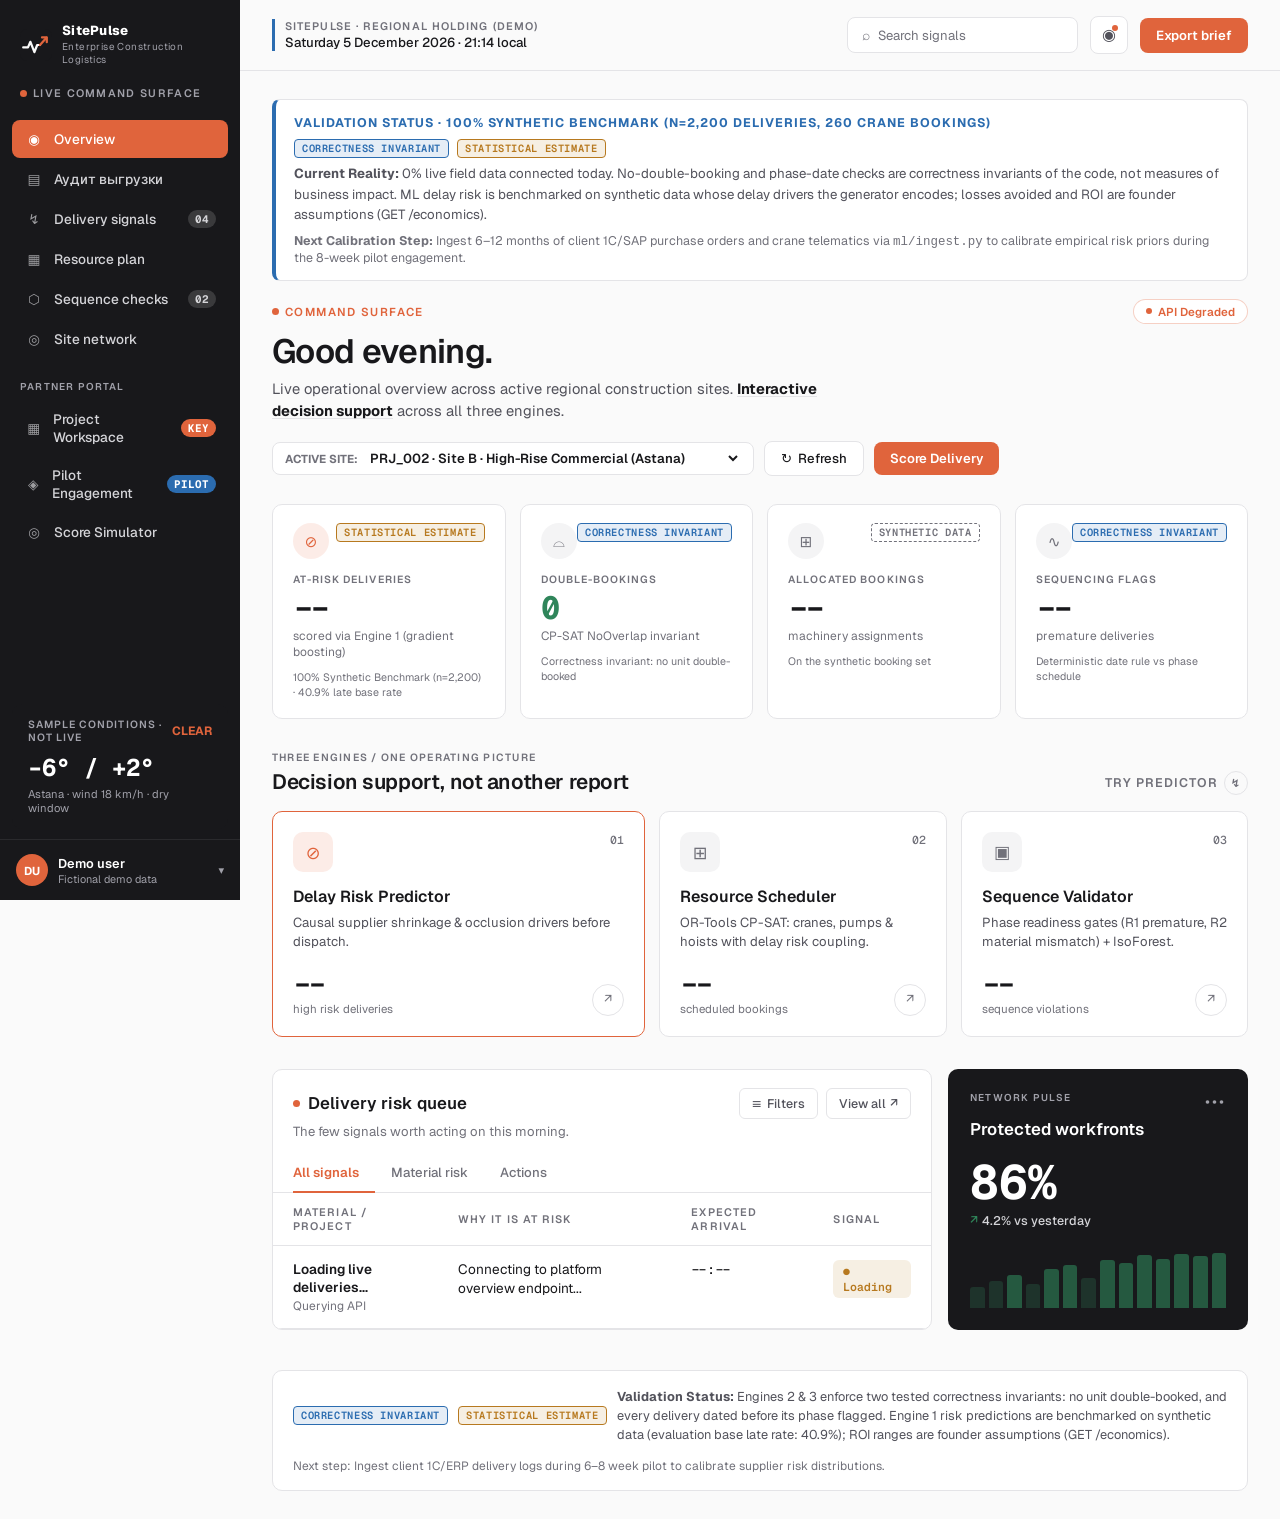
==== commit d78f7496: "Merge main and preserve exposure calculator alongside hardened history audit" ====
--- a/static/index.html
+++ b/static/index.html
@@ -1395,16 +1395,38 @@
       .btn-accent, .btn-outline, .modal-close, input, select { min-height: 44px; }
       .modal-card { padding: 18px; }
     }
-
-    /* Аудит выгрузки: Ctrl+P prints only the audit results, nothing else. */
+    /* History audit: uses the same console panels and semantic tokens. */
+    .audit-panel { background: var(--sp-surface); border: 1px solid var(--sp-border); border-radius: var(--sp-radius); padding: 24px; margin: 20px 0; }
+    .audit-panel h2, .audit-panel h3 { margin-bottom: 14px; }
+    .audit-copy { color: var(--sp-text-2); line-height: 1.65; max-width: 80ch; }
+    .audit-controls { display: flex; align-items: center; gap: 16px; flex-wrap: wrap; margin-top: 18px; }
+    .audit-table { overflow-x: auto; margin: 16px 0 28px; }
+    .audit-table th, .audit-table td { padding: 12px 10px; white-space: normal; overflow-wrap: anywhere; }
+    .audit-table th { font-size: 0.7rem; }
+    .audit-table td { font-size: 0.8rem; }
+    .audit-table table { min-width: 760px; }
+    .audit-notes { padding-left: 20px; line-height: 1.7; color: var(--sp-text-2); }
+    #audit-status { margin-top: 16px; }
+    #audit-verdict { font-weight: 600; margin: 14px 0; line-height: 1.6; }
+    body.audit-active #validation-footer { display: none !important; }
     @media print {
-      .sidebar, .top-bar, .audit-no-print, #audit-banner { display: none !important; }
-      body, .content { background: #fff !important; }
-      main { margin: 0 !important; padding: 0 !important; }
-      .page-view { display: none !important; }
-      #view-audit { display: block !important; }
-      #view-audit #audit-results { display: block !important; }
-      .kpi-card, .queue-table, #audit-backtest-block, #exposure-result { break-inside: avoid; }
+      @page { size: A4 landscape; margin: 12mm; }
+      body.audit-active { display: block; background: white; color: black; font-size: 10pt; }
+      body.audit-active .sidebar, body.audit-active .top-bar, body.audit-active .modal-backdrop,
+      body.audit-active .audit-no-print, body.audit-active .content > :not(#view-audit) { display: none !important; }
+      body.audit-active .main, body.audit-active .content { margin: 0; padding: 0; width: 100%; max-width: none; overflow: visible; }
+      body.audit-active #audit-report { display: block; }
+      body.audit-active #view-audit { animation: none !important; opacity: 1 !important; transform: none !important; }
+      body.audit-active .audit-panel { padding: 12px 0; border: 0; margin: 8px 0; }
+      body.audit-active .audit-table { overflow: visible; }
+      body.audit-active .audit-table table { display: table; width: 100%; min-width: 0; }
+      body.audit-active .audit-table th, body.audit-active .audit-table td { font-size: 8pt; padding: 6px; color: black; }
+      body.audit-active .audit-table thead { display: table-header-group; }
+      body.audit-active tr, body.audit-active .kpi-card { break-inside: avoid; }
+      body.audit-active h2, body.audit-active h3 { break-after: avoid; }
+      body.audit-active .kpi-row { display: grid !important; grid-template-columns: repeat(4, 1fr) !important; }
+      body.audit-active .audit-copy, body.audit-active .audit-notes { color: black; }
+      body.audit-active #exposure-panel:not(.has-result) { display: none !important; }
     }
   </style>
 </head>
@@ -1429,6 +1451,10 @@
       <a href="#" class="nav-item active" data-view="overview">
         <span class="nav-icon">◉</span>
         Overview
+      </a>
+      <a href="#audit" class="nav-item" data-view="audit">
+        <span class="nav-icon">▤</span>
+        Аудит выгрузки
       </a>
       <a href="#" class="nav-item" data-view="signals">
         <span class="nav-icon">↯</span>
@@ -1464,13 +1490,6 @@
         <span class="nav-icon">◎</span>
         Score Simulator
       </a>
-
-      <div class="nav-section-label">Инструменты аудита</div>
-      <a href="#" class="nav-item" data-view="audit">
-        <span class="nav-icon">▤</span>
-        Аудит выгрузки
-        <span class="badge" style="background:var(--sp-info); color:#FFFFFF;">1С</span>
-      </a>
     </nav>
 
     <div class="sidebar-spacer"></div>
@@ -1521,6 +1540,111 @@
 
     <!-- Content -->
     <div class="content">
+      <section id="view-audit" class="page-view" lang="ru" style="display:none;">
+        <div class="audit-no-print">
+          <div class="eyebrow">История поставок · 1С / CSV</div>
+          <h1 class="greeting">Аудит выгрузки</h1>
+          <p class="audit-copy">Проверьте качество истории и надёжность поставщиков. Затем сравните модель с простым прогнозом по истории поставщика на более поздних заказах.</p>
+          <form class="audit-panel" id="audit-form" onsubmit="handleAuditSubmit(event)">
+            <div class="form-grid">
+              <div class="form-group">
+                <label class="form-label" for="audit-file">Выгрузка CSV</label>
+                <input class="form-input" id="audit-file" type="file" accept=".csv,text/csv" required aria-describedby="audit-file-help">
+                <p id="audit-file-help" class="audit-copy">До 5 МБ и 10 000 строк. UTF-8 или Windows-1251, разделитель — запятая, «;» или табуляция.</p>
+              </div>
+              <div class="form-group">
+                <label class="form-label" for="audit-key">Ключ администратора</label>
+                <input class="form-input" id="audit-key" type="password" required autocomplete="off" aria-describedby="audit-key-help">
+                <p id="audit-key-help" class="audit-copy">Ключ очищается после запроса и не сохраняется в браузере.</p>
+              </div>
+            </div>
+            <p class="audit-copy">Обязательные поля: поставщик, материал, количество, дата заказа, плановая и фактическая дата поставки. Файл и отчёт не сохраняются на сервере.</p>
+            <div class="audit-controls">
+              <label><input id="audit-synthetic" type="checkbox" checked> Это синтетические данные</label>
+              <a href="/static/samples/1c_export_synthetic.csv" download>Скачать синтетический пример</a>
+              <button class="btn-accent" type="submit" id="audit-submit">Проверить выгрузку</button>
+            </div>
+            <p class="audit-copy" style="margin-top:14px;">Публичное демо в Railway предназначено для синтетики. Реальную историю загружайте только в развёртывание в Казахстане или на сервере клиента.</p>
+            <p id="audit-status" role="status" aria-live="polite"></p>
+          </form>
+        </div>
+        <div id="audit-report" hidden>
+          <header>
+            <h2>SitePulse · Аудит поставок</h2>
+            <p id="audit-source" class="audit-copy"></p>
+            <p id="audit-file-name" class="audit-copy"></p>
+            <div class="audit-controls audit-no-print">
+              <button type="button" class="btn-outline" onclick="window.print()">Печать / сохранить PDF</button>
+            </div>
+          </header>
+          <section class="audit-panel" aria-labelledby="audit-quality-title">
+            <h2 id="audit-quality-title">1. Качество данных</h2>
+            <div class="kpi-row" id="audit-quality-kpis"></div>
+            <ul id="audit-quality-notes" class="audit-notes"></ul>
+          </section>
+          <section class="audit-panel" aria-labelledby="audit-suppliers-title">
+            <h2 id="audit-suppliers-title">2. Надёжность поставщиков</h2>
+            <p class="audit-copy">«Вовремя» учитывает допуск по материалу. Дни опоздания — только по опоздавшим поставкам, от плановой даты. Тренд: последние 90 дней истории против более раннего периода; плюс означает улучшение. «—» означает отсутствие наблюдений.</p>
+            <div id="audit-suppliers" class="audit-table"></div>
+            <h3>Поставщик × материал</h3>
+            <div id="audit-materials" class="audit-table"></div>
+          </section>
+          <section class="audit-panel" aria-labelledby="audit-backtest-title">
+            <h2 id="audit-backtest-title">3. Проверка на более поздних заказах</h2>
+            <p id="audit-split" class="audit-copy"></p>
+            <p id="audit-verdict" role="status"></p>
+            <div id="audit-metrics" class="audit-table"></div>
+            <div id="audit-bands" class="audit-table"></div>
+            <p class="audit-copy">PR-AUC (average precision) показывает качество ранжирования опозданий; больше — лучше. Это одно историческое разделение, без гарантии будущей точности.</p>
+          </section>
+          <section class="audit-panel">
+            <h2>Как читать отчёт</h2>
+            <ul id="audit-notes" class="audit-notes"></ul>
+          </section>
+        </div>
+        <!-- Exposure calculator stands on its own -- it needs no uploaded export. -->
+        <section id="exposure-panel" class="audit-panel">
+        <h2>Экспозиция в тенге</h2>
+        <div class="audit-no-print" style="background:var(--card-bg); border:1px solid var(--card-border); border-radius:12px; padding:20px 22px; margin-bottom:16px; display:flex; flex-wrap:wrap; align-items:flex-end; gap:14px;">
+          <div style="display:flex; flex-direction:column; gap:6px;">
+            <label for="exp-contract-value" style="font-size:0.78rem; font-weight:600; color:var(--text-secondary);">Сумма контракта, ₸</label>
+            <input type="number" id="exp-contract-value" placeholder="50000000" style="padding:9px 12px; border:1px solid var(--card-border); border-radius:8px; background:var(--bg-primary); color:var(--text-primary); width:150px;">
+          </div>
+          <div style="display:flex; flex-direction:column; gap:6px;">
+            <label for="exp-penalty-rate" style="font-size:0.78rem; font-weight:600; color:var(--text-secondary);">Ставка пени, % в день</label>
+            <input type="number" id="exp-penalty-rate" placeholder="0.1" step="0.01" style="padding:9px 12px; border:1px solid var(--card-border); border-radius:8px; background:var(--bg-primary); color:var(--text-primary); width:130px;">
+          </div>
+          <div style="display:flex; flex-direction:column; gap:6px;">
+            <label for="exp-days-late" style="font-size:0.78rem; font-weight:600; color:var(--text-secondary);">Дней опоздания</label>
+            <input type="number" id="exp-days-late" placeholder="4" style="padding:9px 12px; border:1px solid var(--card-border); border-radius:8px; background:var(--bg-primary); color:var(--text-primary); width:110px;">
+          </div>
+          <div style="display:flex; flex-direction:column; gap:6px;">
+            <label for="exp-downtime-hours" style="font-size:0.78rem; font-weight:600; color:var(--text-secondary);">Простой, часов</label>
+            <input type="number" id="exp-downtime-hours" placeholder="6" style="padding:9px 12px; border:1px solid var(--card-border); border-radius:8px; background:var(--bg-primary); color:var(--text-primary); width:110px;">
+          </div>
+          <div style="display:flex; flex-direction:column; gap:6px;">
+            <label for="exp-downtime-cost" style="font-size:0.78rem; font-weight:600; color:var(--text-secondary);">Стоимость простоя, ₸/час</label>
+            <input type="number" id="exp-downtime-cost" placeholder="25000" style="padding:9px 12px; border:1px solid var(--card-border); border-radius:8px; background:var(--bg-primary); color:var(--text-primary); width:150px;">
+          </div>
+          <button class="btn-accent" onclick="runExposure()">Рассчитать</button>
+        </div>
+        <div id="exposure-banner" class="audit-no-print" style="display:none; margin-bottom:16px; padding:14px 18px; border-radius:10px; font-size:0.85rem;"></div>
+        <div id="exposure-result" style="display:none; grid-template-columns:repeat(3, 1fr); gap:16px;">
+          <div class="kpi-card">
+            <div class="kpi-label-text">Пени по контракту</div>
+            <div class="kpi-value"><span id="exp-kpi-penalty">—</span></div>
+          </div>
+          <div class="kpi-card">
+            <div class="kpi-label-text">Простой</div>
+            <div class="kpi-value"><span id="exp-kpi-downtime">—</span></div>
+          </div>
+          <div class="kpi-card" style="border:2px solid var(--sp-accent);">
+            <div class="kpi-label-text">Итоговая экспозиция</div>
+            <div class="kpi-value"><span id="exp-kpi-total">—</span></div>
+          </div>
+        </div>
+        </section>
+      </section>
 
       <!-- ─── VIEW 1: OVERVIEW ─── -->
       <div id="view-overview" class="page-view active">
@@ -2604,124 +2728,8 @@
         </div>
       </div>
 
-      <!-- ─── VIEW 8: АУДИТ ВЫГРУЗКИ 1С ─── -->
-      <div id="view-audit" class="page-view" style="display:none;">
-        <div class="view-header">
-          <div class="command-label">
-            <div class="command-dot"></div>
-            <span class="command-text">Pilot Readiness · Historical Export Audit</span>
-          </div>
-          <h1 class="view-title">Аудит выгрузки 1С</h1>
-          <p class="view-sub">
-            Загрузите выгрузку поставок (CSV из 1С/Excel) — отчёт о качестве данных, карточку поставщиков и
-            честную проверку модели на срезе «прошлое → будущее» (без утечки будущих данных). Ничего не
-            сохраняется на сервере, если не включена опция «Режим пилота».
-          </p>
-        </div>
-
-        <div class="audit-no-print" style="background:var(--card-bg); border:1px solid var(--card-border); border-radius:12px; padding:20px 22px; margin-bottom:22px; display:flex; flex-wrap:wrap; align-items:flex-end; gap:16px;">
-          <div style="display:flex; flex-direction:column; gap:6px;">
-            <label for="audit-api-key" style="font-size:0.78rem; font-weight:600; color:var(--text-secondary);">Ключ доступа (X-API-Key)</label>
-            <input type="password" id="audit-api-key" placeholder="admin key" style="padding:9px 12px; border:1px solid var(--card-border); border-radius:8px; background:var(--bg-primary); color:var(--text-primary); min-width:220px;">
-          </div>
-          <div style="display:flex; flex-direction:column; gap:6px;">
-            <label for="audit-file-input" style="font-size:0.78rem; font-weight:600; color:var(--text-secondary);">Файл выгрузки (CSV)</label>
-            <input type="file" id="audit-file-input" accept=".csv" style="padding:6px; border:1px solid var(--card-border); border-radius:8px; background:var(--bg-primary); color:var(--text-primary);">
-          </div>
-          <label style="display:flex; align-items:center; gap:8px; font-size:0.82rem; color:var(--text-secondary); padding-bottom:9px;">
-            <input type="checkbox" id="audit-save-checkbox">
-            Режим пилота (сохранить файл на сервере)
-          </label>
-          <button class="btn-accent" onclick="runAudit()">Загрузить и проверить</button>
-          <button class="btn-outline" id="audit-print-btn" style="display:none;" onclick="window.print()">Печать / PDF</button>
-        </div>
-
-        <div id="audit-banner" class="audit-no-print" style="display:none; margin-bottom:22px; padding:14px 18px; border-radius:10px; font-size:0.85rem;"></div>
-
-        <div id="audit-results" style="display:none;">
-          <div style="font-size:1.1rem; font-weight:700; margin-bottom:14px;">Качество данных</div>
-          <div style="display:grid; grid-template-columns:repeat(4, 1fr); gap:16px; margin-bottom:28px;">
-            <div class="kpi-card">
-              <div class="kpi-label-text">Строк всего / принято</div>
-              <div class="kpi-value"><span id="audit-kpi-rows">—</span></div>
-              <div class="kpi-sub" id="audit-kpi-rows-sub"></div>
-            </div>
-            <div class="kpi-card">
-              <div class="kpi-label-text">Некорректные даты</div>
-              <div class="kpi-value"><span id="audit-kpi-dates">—</span></div>
-            </div>
-            <div class="kpi-card">
-              <div class="kpi-label-text">Дубликаты строк</div>
-              <div class="kpi-value"><span id="audit-kpi-dupes">—</span></div>
-            </div>
-            <div class="kpi-card">
-              <div class="kpi-label-text">Тип маршрута не определён</div>
-              <div class="kpi-value"><span id="audit-kpi-route">—</span></div>
-            </div>
-          </div>
-
-          <div style="font-size:1.1rem; font-weight:700; margin-bottom:14px;">Карточка поставщиков</div>
-          <table class="queue-table" style="margin-bottom:28px;">
-            <thead>
-              <tr>
-                <th>Поставщик</th>
-                <th>Поставок</th>
-                <th>Доля в срок</th>
-                <th>95% ДИ (Wilson)</th>
-                <th>Медиана опоздания, дн.</th>
-              </tr>
-            </thead>
-            <tbody id="audit-scorecard-body"></tbody>
-          </table>
-
-          <div style="font-size:1.1rem; font-weight:700; margin-bottom:14px;">Проверка модели на историческом срезе</div>
-          <div id="audit-backtest-block" style="background:var(--card-bg); border:1px solid var(--card-border); border-radius:12px; padding:22px;"></div>
-        </div>
-
-        <!-- Exposure calculator stands on its own -- it needs no uploaded export. -->
-        <div style="font-size:1.1rem; font-weight:700; margin-bottom:14px;">Экспозиция в тенге</div>
-        <div class="audit-no-print" style="background:var(--card-bg); border:1px solid var(--card-border); border-radius:12px; padding:20px 22px; margin-bottom:16px; display:flex; flex-wrap:wrap; align-items:flex-end; gap:14px;">
-          <div style="display:flex; flex-direction:column; gap:6px;">
-            <label for="exp-contract-value" style="font-size:0.78rem; font-weight:600; color:var(--text-secondary);">Сумма контракта, ₸</label>
-            <input type="number" id="exp-contract-value" placeholder="50000000" style="padding:9px 12px; border:1px solid var(--card-border); border-radius:8px; background:var(--bg-primary); color:var(--text-primary); width:150px;">
-          </div>
-          <div style="display:flex; flex-direction:column; gap:6px;">
-            <label for="exp-penalty-rate" style="font-size:0.78rem; font-weight:600; color:var(--text-secondary);">Ставка пени, % в день</label>
-            <input type="number" id="exp-penalty-rate" placeholder="0.1" step="0.01" style="padding:9px 12px; border:1px solid var(--card-border); border-radius:8px; background:var(--bg-primary); color:var(--text-primary); width:130px;">
-          </div>
-          <div style="display:flex; flex-direction:column; gap:6px;">
-            <label for="exp-days-late" style="font-size:0.78rem; font-weight:600; color:var(--text-secondary);">Дней опоздания</label>
-            <input type="number" id="exp-days-late" placeholder="4" style="padding:9px 12px; border:1px solid var(--card-border); border-radius:8px; background:var(--bg-primary); color:var(--text-primary); width:110px;">
-          </div>
-          <div style="display:flex; flex-direction:column; gap:6px;">
-            <label for="exp-downtime-hours" style="font-size:0.78rem; font-weight:600; color:var(--text-secondary);">Простой, часов</label>
-            <input type="number" id="exp-downtime-hours" placeholder="6" style="padding:9px 12px; border:1px solid var(--card-border); border-radius:8px; background:var(--bg-primary); color:var(--text-primary); width:110px;">
-          </div>
-          <div style="display:flex; flex-direction:column; gap:6px;">
-            <label for="exp-downtime-cost" style="font-size:0.78rem; font-weight:600; color:var(--text-secondary);">Стоимость простоя, ₸/час</label>
-            <input type="number" id="exp-downtime-cost" placeholder="25000" style="padding:9px 12px; border:1px solid var(--card-border); border-radius:8px; background:var(--bg-primary); color:var(--text-primary); width:150px;">
-          </div>
-          <button class="btn-accent" onclick="runExposure()">Рассчитать</button>
-        </div>
-        <div id="exposure-banner" class="audit-no-print" style="display:none; margin-bottom:16px; padding:14px 18px; border-radius:10px; font-size:0.85rem;"></div>
-        <div id="exposure-result" style="display:none; grid-template-columns:repeat(3, 1fr); gap:16px;">
-          <div class="kpi-card">
-            <div class="kpi-label-text">Пени по контракту</div>
-            <div class="kpi-value"><span id="exp-kpi-penalty">—</span></div>
-          </div>
-          <div class="kpi-card">
-            <div class="kpi-label-text">Простой</div>
-            <div class="kpi-value"><span id="exp-kpi-downtime">—</span></div>
-          </div>
-          <div class="kpi-card" style="border:2px solid var(--sp-accent);">
-            <div class="kpi-label-text">Итоговая экспозиция</div>
-            <div class="kpi-value"><span id="exp-kpi-total">—</span></div>
-          </div>
-        </div>
-      </div>
-
       <!-- ─── VALIDATION STATUS FOOTER ─── -->
-      <div style="margin-top:40px; padding:16px 20px; background:var(--card-bg); border:1px solid var(--card-border); border-radius:10px; display:flex; align-items:center; justify-content:space-between; flex-wrap:wrap; gap:14px; font-size:0.8rem;">
+      <div id="validation-footer" style="margin-top:40px; padding:16px 20px; background:var(--card-bg); border:1px solid var(--card-border); border-radius:10px; display:flex; align-items:center; justify-content:space-between; flex-wrap:wrap; gap:14px; font-size:0.8rem;">
         <div style="display:flex; align-items:center; gap:10px;">
           <span class="badge-guarantee">Correctness Invariant</span>
           <span class="badge-estimate">Statistical Estimate</span>
@@ -2829,6 +2837,7 @@
 
     // Navigation state & View switching
     function switchView(viewName) {
+      document.body.classList.toggle('audit-active', viewName === 'audit');
       document.querySelectorAll('.nav-item').forEach(item => {
         item.classList.toggle('active', item.dataset.view === viewName);
       });
@@ -2849,129 +2858,119 @@
       }
     }
 
-    // ─── Аудит выгрузки 1С (Stage 3, docs/plans/mvp-reshape.md D4) ───
-    function showAuditBanner(message, kind) {
-      const banner = document.getElementById('audit-banner');
-      banner.textContent = message;
-      banner.style.display = 'block';
-      banner.style.background = kind === 'error' ? 'var(--sp-accent-soft)' : 'rgba(37,99,235,0.1)';
-      banner.style.color = kind === 'error' ? 'var(--sp-accent)' : 'var(--text-secondary)';
-      banner.style.border = `1px solid ${kind === 'error' ? 'var(--sp-accent)' : 'var(--card-border)'}`;
-    }
-
-    function hideAuditBanner() {
-      document.getElementById('audit-banner').style.display = 'none';
-    }
-
-    async function runAudit() {
-      const fileInput = document.getElementById('audit-file-input');
-      const apiKey = document.getElementById('audit-api-key').value;
-      const save = document.getElementById('audit-save-checkbox').checked;
-      if (!fileInput.files.length) {
-        showAuditBanner('Выберите файл выгрузки (CSV).', 'error');
-        return;
+    document.querySelectorAll('.nav-item').forEach(item => {
+      item.addEventListener('click', function(e) {
+        e.preventDefault();
+        const view = this.dataset.view;
+        if (view) switchView(view);
+      });
+    });
+
+    function navTo(view) {
+      switchView(view);
+    }
+
+    // User-controlled names and headers are rendered as text, never HTML.
+    function renderAuditTable(id, headers, rows) {
+      const target = document.getElementById(id);
+      target.replaceChildren();
+      if (!rows.length) return;
+      const table = document.createElement('table');
+      const thead = table.createTHead();
+      const head = thead.insertRow();
+      headers.forEach(label => {
+        const th = document.createElement('th');
+        th.scope = 'col'; th.textContent = label; head.appendChild(th);
+      });
+      const body = table.createTBody();
+      rows.forEach(values => {
+        const tr = body.insertRow();
+        values.forEach(value => { tr.insertCell().textContent = value ?? '—'; });
+      });
+      target.appendChild(table);
+    }
+
+    function renderAudit(report, filename) {
+      const number = new Intl.NumberFormat('ru-RU', {maximumFractionDigits: 1});
+      const pct = value => value == null ? '—' : number.format(value * 100) + ' %';
+      const days = value => value == null ? '—' : number.format(value);
+      const list = (id, items) => {
+        const target = document.getElementById(id); target.replaceChildren();
+        items.forEach(text => { const li = document.createElement('li'); li.textContent = text; target.appendChild(li); });
+      };
+      document.getElementById('audit-source').textContent = report.data_source === 'synthetic_upload'
+        ? 'СИНТЕТИЧЕСКИЕ ДАННЫЕ · результаты демонстрации'
+        : 'Загруженная история · происхождение данных не проверено';
+      document.getElementById('audit-file-name').textContent = 'Файл: ' + filename + ' · ' + new Date().toLocaleString('ru-RU');
+      const q = report.quality;
+      const kpis = document.getElementById('audit-quality-kpis'); kpis.replaceChildren();
+      [['Строк в файле', q.rows_total], ['Принято', q.rows_kept], ['Исключено', q.rows_dropped], ['Поставщиков', report.scorecard.length]].forEach(([label, value]) => {
+        const card = document.createElement('div'); card.className = 'kpi-card';
+        const title = document.createElement('div'); title.textContent = label;
+        const count = document.createElement('strong'); count.textContent = number.format(value); count.style.fontSize = '1.8rem';
+        card.append(title, count); kpis.appendChild(card);
+      });
+      list('audit-quality-notes', [
+        `Некорректных значений дат: ${q.bad_dates}. Некорректных количеств: ${q.bad_quantity}. Удалено дублей: ${q.duplicates}.`,
+        `Плановая дата раньше заказа: ${q.promised_before_order} (оставлены в карточке, исключены из проверки модели).`,
+        `Маршрут заменён на unknown: ${q.route_type_defaulted} строк.`,
+        `Неизвестный материал: ${q.material_grace_defaulted} принятых строк (допуск по умолчанию — 1 день).`,
+        q.unmapped_columns.length ? 'Неиспользованные столбцы: ' + q.unmapped_columns.join(', ') : 'Все столбцы распознаны.',
+        'Причины исключения могут пересекаться; их сумма не обязана совпадать с числом исключённых строк.'
+      ]);
+      const headers = ['Поставщик', 'Всего', 'Вовремя', 'Опоздали', 'Вовремя, %', '95% интервал', 'Медиана, дни', 'p90, дни', 'Тренд, п.п.'];
+      const values = row => [row.supplier_id, row.deliveries, row.on_time, row.late, pct(row.on_time_share),
+        `${pct(row.on_time_ci_low)} – ${pct(row.on_time_ci_high)}`, days(row.median_late_days), days(row.p90_late_days),
+        row.trend_pp == null ? '—' : (row.trend_pp > 0 ? '+' : '') + number.format(row.trend_pp)];
+      renderAuditTable('audit-suppliers', headers, report.scorecard.map(values));
+      renderAuditTable('audit-materials', [headers[0], 'Материал', ...headers.slice(1)], report.material_breakdown.map(row => {
+        const result = values(row); result.splice(1, 0, row.material_type); return result;
+      }));
+      const b = report.backtest;
+      document.getElementById('audit-split').textContent = `Обучение: ${b.train_rows} поставок. Проверка: ${b.test_rows}. Граница: ${b.cutoff ? b.cutoff.slice(0, 10) : 'не определена'}. Исключено незавершённых к границе: ${b.purged_train_rows}; с нарушением хронологии: ${b.excluded_chronology}.`;
+      document.getElementById('audit-verdict').textContent = b.status !== 'evaluated'
+        ? 'Недостаточно истории для проверки модели. ' + b.reason
+        : b.beats_baseline ? 'Модель превзошла прогноз по истории поставщика на проверочном периоде.'
+        : 'Модель не превзошла прогноз по истории поставщика. Используйте карточку поставщиков; сигналы модели не показаны.';
+      renderAuditTable('audit-metrics', ['PR-AUC модели', 'PR-AUC по истории поставщика', 'Разница'], b.status === 'evaluated'
+        ? [[b.model_average_precision.toFixed(3), b.baseline_average_precision.toFixed(3), (b.lift > 0 ? '+' : '') + b.lift.toFixed(3)]] : []);
+      const bandNames = {green: 'Зелёная', yellow: 'Жёлтая', red: 'Красная'};
+      renderAuditTable('audit-bands', ['Группа риска', 'Поставок в проверке', 'Доля опозданий'], b.beats_baseline
+        ? Object.entries(b.risk_bands).map(([band, row]) => [bandNames[band], row.deliveries, pct(row.late_rate)]) : []);
+      list('audit-notes', report.notes);
+      document.getElementById('audit-report').hidden = false;
+    }
+
+    async function handleAuditSubmit(event) {
+      event.preventDefault();
+      const fileInput = document.getElementById('audit-file');
+      const keyInput = document.getElementById('audit-key');
+      const button = document.getElementById('audit-submit');
+      const status = document.getElementById('audit-status');
+      const file = fileInput.files[0];
+      document.getElementById('audit-report').hidden = true;
+      if (!file || file.size > 5 * 1024 * 1024) { status.textContent = 'Выберите CSV размером до 5 МБ.'; return; }
+      const body = new FormData(); body.append('file', file);
+      body.append('synthetic', String(document.getElementById('audit-synthetic').checked));
+      const key = keyInput.value;
+      button.disabled = true; keyInput.disabled = true; fileInput.disabled = true;
+      button.textContent = 'Проверяем…'; status.textContent = 'Обрабатываем историю. Большая выгрузка может занять несколько минут.';
+      try {
+        const response = await fetch(`${API_BASE}/audit/history`, {method: 'POST', headers: {'X-API-Key': key}, body});
+        const data = await response.json();
+        if (!response.ok) {
+          const detail = Array.isArray(data.detail) ? data.detail.map(item => item.msg).join('; ') : data.detail;
+          throw new Error(detail || `Ошибка ${response.status}`);
+        }
+        renderAudit(data, file.name);
+        status.textContent = 'Аудит готов. Файл и отчёт не сохранены на сервере.';
+        document.getElementById('audit-report').scrollIntoView({behavior: 'smooth', block: 'start'});
+      } catch (error) {
+        status.textContent = 'Не удалось выполнить аудит: ' + error.message;
+      } finally {
+        keyInput.value = ''; button.disabled = false; keyInput.disabled = false; fileInput.disabled = false;
+        button.textContent = 'Проверить выгрузку';
       }
-
-      hideAuditBanner();
-      document.getElementById('audit-results').style.display = 'none';
-      document.getElementById('audit-print-btn').style.display = 'none';
-      showAuditBanner('Загрузка и анализ выгрузки...', 'info');
-
-      const formData = new FormData();
-      formData.append('file', fileInput.files[0]);
-
-      try {
-        const res = await fetch(`${API_BASE}/audit/history${save ? '?save=true' : ''}`, {
-          method: 'POST',
-          headers: { 'X-API-Key': apiKey },
-          body: formData,
-        });
-        if (!res.ok) {
-          const detail = (await res.json().catch(() => ({}))).detail;
-          throw new Error(detail || `HTTP ${res.status}`);
-        }
-        const data = await res.json();
-        hideAuditBanner();
-        renderAuditResults(data);
-        document.getElementById('audit-print-btn').style.display = 'inline-block';
-      } catch (err) {
-        showAuditBanner(`Ошибка проверки: ${err.message}`, 'error');
-      }
-    }
-
-    function renderAuditResults(data) {
-      const q = data.quality || {};
-      document.getElementById('audit-kpi-rows').textContent = `${q.rows_total ?? '—'} / ${q.rows_kept ?? '—'}`;
-      document.getElementById('audit-kpi-rows-sub').textContent =
-        q.rows_dropped ? `${q.rows_dropped} строк отброшено` : 'все строки приняты';
-      document.getElementById('audit-kpi-dates').textContent = q.bad_dates ?? '—';
-      document.getElementById('audit-kpi-dupes').textContent = q.duplicates ?? '—';
-      document.getElementById('audit-kpi-route').textContent = q.route_type_defaulted ?? '—';
-
-      const scorecardBody = document.getElementById('audit-scorecard-body');
-      scorecardBody.innerHTML = '';
-      const suppliers = (data.scorecard && data.scorecard.suppliers) || [];
-      if (!suppliers.length) {
-        scorecardBody.innerHTML = '<tr><td colspan="5" style="text-align:center; padding:16px;">Нет данных по поставщикам.</td></tr>';
-      }
-      suppliers.forEach(s => {
-        const tr = document.createElement('tr');
-        const onTimePct = s.on_time_share != null ? `${(s.on_time_share * 100).toFixed(1)}%` : '—';
-        const ciLow = s.on_time_ci_low != null ? (s.on_time_ci_low * 100).toFixed(1) : '—';
-        const ciHigh = s.on_time_ci_high != null ? (s.on_time_ci_high * 100).toFixed(1) : '—';
-        const medianLate = s.median_days_late != null ? s.median_days_late : '—';
-        tr.innerHTML = `
-          <td><strong>${s.supplier_id ?? '--'}</strong></td>
-          <td class="mono">${s.n_deliveries ?? '--'}</td>
-          <td class="mono">${onTimePct}</td>
-          <td class="mono">${ciLow}% – ${ciHigh}%</td>
-          <td class="mono">${medianLate}</td>
-        `;
-        scorecardBody.appendChild(tr);
-      });
-
-      const backtestBlock = document.getElementById('audit-backtest-block');
-      const bt = data.backtest || {};
-      if (bt.skipped) {
-        backtestBlock.innerHTML = `
-          <span class="badge-estimate">Estimate</span>
-          <p style="margin-top:10px; color:var(--text-secondary); font-size:0.85rem; line-height:1.6;">
-            Пропущено: недостаточно данных для честной проверки на историческом срезе — ${bt.reason ?? ''}
-          </p>
-        `;
-      } else {
-        const beats = bt.beats_baseline;
-        const beatsLabel = beats ? 'Да' : 'Нет';
-        const cal = bt.calibration || {};
-        const calRow = (label, key) => {
-          const c = cal[key] || {};
-          const share = c.actually_late_share != null ? `${(c.actually_late_share * 100).toFixed(1)}%` : '—';
-          return `<tr><td>${label}</td><td class="mono">${c.n ?? '—'}</td><td class="mono">${share}</td></tr>`;
-        };
-        backtestBlock.innerHTML = `
-          <div style="display:flex; align-items:center; gap:10px; margin-bottom:14px;">
-            <span class="badge-estimate">Estimate</span>
-            <span style="font-size:0.82rem; color:var(--text-secondary);">
-              <strong>Модель лучше базовой оценки: ${beatsLabel}.</strong>
-              PR-AUC модели: ${bt.model_pr_auc ?? '—'} · PR-AUC базовой оценки по поставщику: ${bt.baseline_pr_auc ?? '—'}
-            </span>
-          </div>
-          <div style="font-size:0.82rem; color:var(--text-secondary); margin-bottom:10px;">
-            Обучение: ${bt.train_rows ?? '—'} строк (${(bt.train_period || []).join(' — ')}) ·
-            Проверка: ${bt.test_rows ?? '—'} строк (${(bt.test_period || []).join(' — ')})
-          </div>
-          <table class="queue-table">
-            <thead><tr><th>Зона риска</th><th>Строк</th><th>Фактически опоздало</th></tr></thead>
-            <tbody>
-              ${calRow('Зелёная', 'green')}
-              ${calRow('Жёлтая', 'yellow')}
-              ${calRow('Красная', 'red')}
-            </tbody>
-          </table>
-        `;
-      }
-
-      document.getElementById('audit-results').style.display = 'block';
     }
 
     // ─── Экспозиция в тенге (Stage 4, docs/plans/mvp-reshape.md D8) ───
@@ -2979,8 +2978,14 @@
       const banner = document.getElementById('exposure-banner');
       const result = document.getElementById('exposure-result');
       result.style.display = 'none';
+      document.getElementById('exposure-panel').classList.remove('has-result');
       banner.style.display = 'none';
 
+      try {
+        const fields = ['exp-contract-value', 'exp-penalty-rate', 'exp-days-late', 'exp-downtime-hours', 'exp-downtime-cost'];
+        if (fields.some(id => document.getElementById(id).value.trim() === '' || !Number.isFinite(Number(document.getElementById(id).value)))) {
+          throw new Error('Все пять полей обязательны.');
+        }
       const payload = {
         contract_value_kzt: Number(document.getElementById('exp-contract-value').value),
         late_penalty_rate: Number(document.getElementById('exp-penalty-rate').value) / 100,
@@ -2989,7 +2994,6 @@
         downtime_cost_per_hour_kzt: Number(document.getElementById('exp-downtime-cost').value),
       };
 
-      try {
         const res = await fetch(`${API_BASE}/economics/exposure`, {
           method: 'POST',
           headers: { 'Content-Type': 'application/json' },
@@ -3008,6 +3012,7 @@
         document.getElementById('exp-kpi-downtime').textContent = fmt(data.downtime_exposure_kzt);
         document.getElementById('exp-kpi-total').textContent = fmt(data.total_exposure_kzt);
         result.style.display = 'grid';
+        document.getElementById('exposure-panel').classList.add('has-result');
       } catch (err) {
         banner.textContent = `Заполните все поля корректно: ${err.message}`;
         banner.style.background = 'var(--sp-accent-soft)';
@@ -3017,17 +3022,7 @@
       }
     }
 
-    document.querySelectorAll('.nav-item').forEach(item => {
-      item.addEventListener('click', function(e) {
-        e.preventDefault();
-        const view = this.dataset.view;
-        if (view) switchView(view);
-      });
-    });
-
-    function navTo(view) {
-      switchView(view);
-    }
+    window.addEventListener('DOMContentLoaded', () => { if (location.hash === '#audit') switchView('audit'); });
 
     function selectSiteAndGo(projectId) {
       const sel = document.getElementById('project-selector');
@@ -3341,16 +3336,20 @@
         const list = (data.assignments || []).slice(0, 30);
         list.forEach(a => {
           const tr = document.createElement('tr');
+          const hasRisk = ['red', 'yellow', 'green'].includes(a.upstream_risk_band) || Number.isFinite(a.delay_risk);
           const isAtRisk = a.upstream_risk_band === 'red' || a.delay_risk > 0.5;
-          const riskBadge = isAtRisk ? '<span class="signal-badge critical">● High Delay Risk</span>' : '<span class="signal-badge ok">● Nominal</span>';
+          const riskBadge = !hasRisk ? '<span class="signal-badge">Нет данных</span>'
+            : isAtRisk ? '<span class="signal-badge critical">● High Delay Risk</span>'
+            : a.upstream_risk_band === 'yellow' ? '<span class="signal-badge moderate">● Moderate</span>'
+            : '<span class="signal-badge ok">● Nominal</span>';
           tr.innerHTML = `
             <td><strong class="mono">${a.booking_id}</strong></td>
             <td><span class="site-code">${a.project_id}</span></td>
             <td><strong>${a.assigned_resource_id || '--'}</strong></td>
             <td>${(a.resource_type || '--').replace(/_/g, ' ').toUpperCase()}</td>
-            <td class="mono" style="font-size:0.78rem;">${(a.start || '').slice(0,16).replace('T', ' ')} → ${(a.end || '').slice(11,16)}</td>
+            <td class="mono" style="font-size:0.78rem;">${(a.requested_start || 'Нет данных').slice(0,16).replace('T', ' ')} → ${a.requested_end ? a.requested_end.slice(11,16) : 'Нет данных'}</td>
             <td>${riskBadge}</td>
-            <td><span class="signal-badge ok">Optimal · no overlap</span></td>
+            <td><span class="signal-badge ok">${s.status === 'OPTIMAL' ? 'Optimal' : 'Назначено'} · no overlap</span></td>
           `;
           tbody.appendChild(tr);
         });
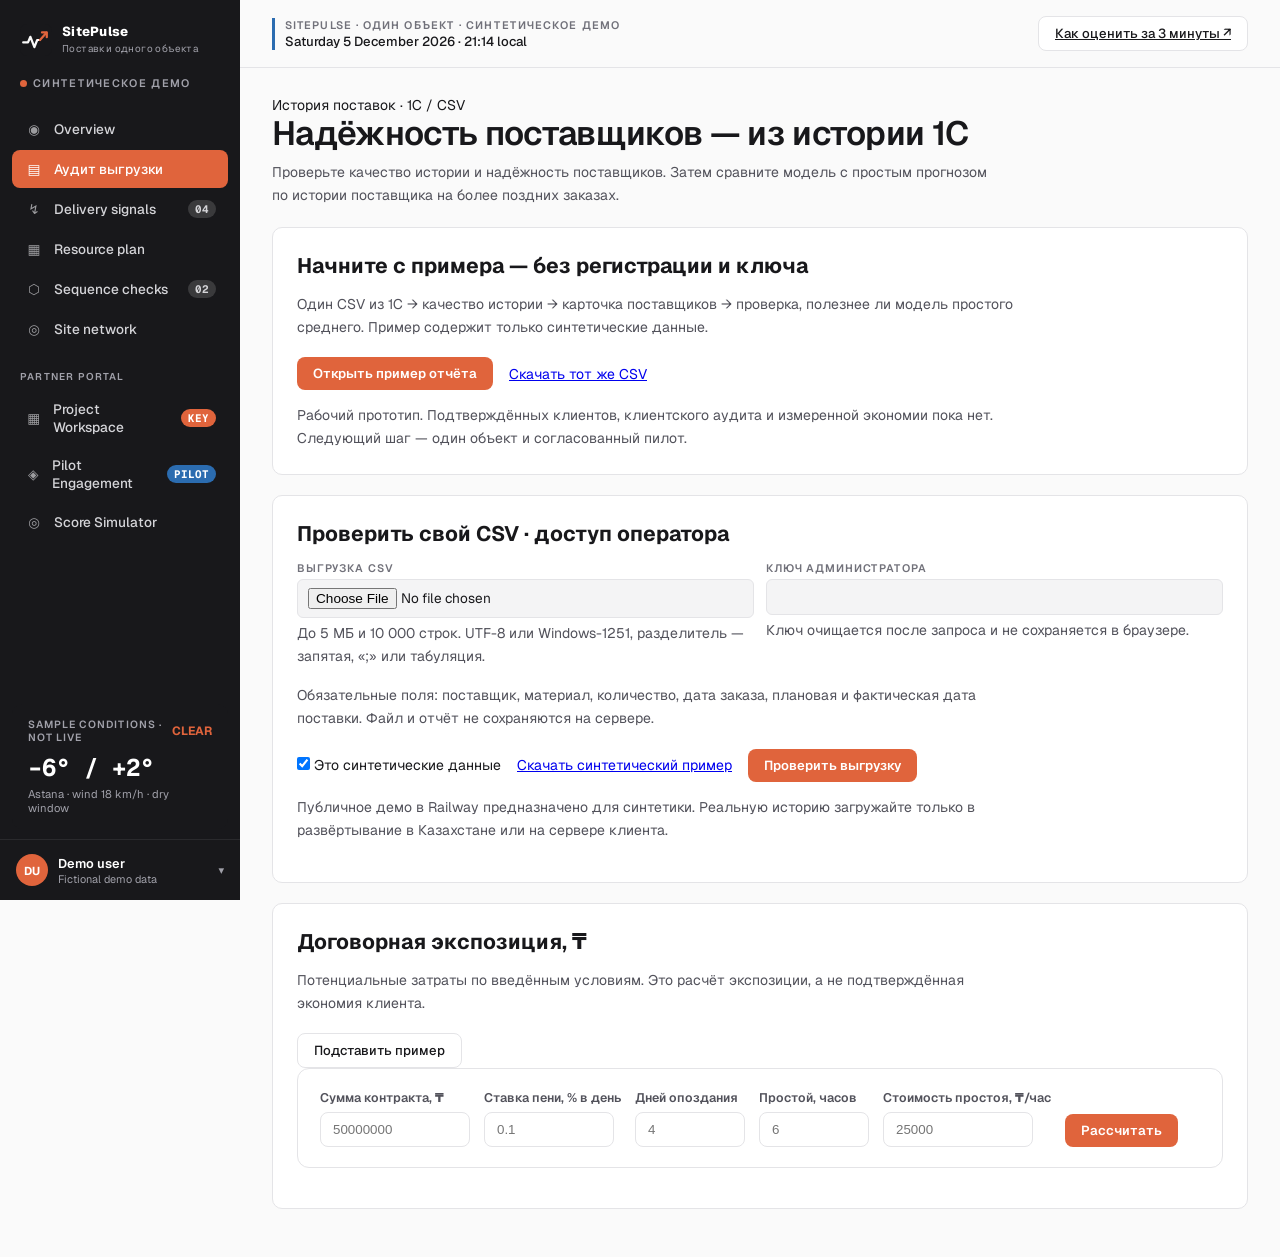
==== commit 9a8697f8: "Prepare research-backed judge demo and reproducible public audit" ====
--- a/static/index.html
+++ b/static/index.html
@@ -3,7 +3,7 @@
 <head>
   <meta charset="UTF-8">
   <meta name="viewport" content="width=device-width, initial-scale=1.0">
-  <title>SitePulse · Command Surface</title>
+  <title>SitePulse · Аудит поставок одного объекта</title>
   <link rel="preconnect" href="https://fonts.googleapis.com">
   <link rel="preconnect" href="https://fonts.gstatic.com" crossorigin>
   <link rel="stylesheet" href="/static/design/tokens.css">
@@ -1438,13 +1438,13 @@
       <img src="/static/design/mark.svg" alt="" width="32" height="32">
       <div class="sidebar-logo-text">
         <div class="name">SitePulse</div>
-        <div class="sub">Enterprise Construction Logistics</div>
+        <div class="sub">Поставки одного объекта</div>
       </div>
     </div>
 
     <div class="sidebar-live">
       <div class="dot"></div>
-      <span>Live Command Surface</span>
+      <span>Синтетическое демо</span>
     </div>
 
     <nav class="sidebar-nav">
@@ -1519,22 +1519,12 @@
     <div class="top-bar">
       <div class="top-bar-left">
         <div class="org-badge">
-          <div class="org-label">SitePulse · Regional Holding (Demo)</div>
+          <div class="org-label">SitePulse · Один объект · Синтетическое демо</div>
           <div class="org-date" id="org-date"></div>
         </div>
       </div>
       <div class="top-bar-right">
-        <div class="search-box">
-          <span class="search-icon">⌕</span>
-          <input type="text" placeholder="Search signals">
-        </div>
-        <div class="notif-btn">
-          <span aria-hidden="true" style="font-size:1rem; line-height:1;">◉</span><span class="sr-only">Notifications</span>
-          <div class="notif-dot"></div>
-        </div>
-        <button class="export-btn">
-          Export brief
-        </button>
+        <a class="btn-outline" href="https://github.com/shokkanuly/delivery-delay/blob/feat/railway-demo/docs/JUDGES.md" target="_blank" rel="noopener noreferrer">Как оценить за 3 минуты ↗</a>
       </div>
     </div>
 
@@ -1543,9 +1533,19 @@
       <section id="view-audit" class="page-view" lang="ru" style="display:none;">
         <div class="audit-no-print">
           <div class="eyebrow">История поставок · 1С / CSV</div>
-          <h1 class="greeting">Аудит выгрузки</h1>
+          <h1 class="greeting">Надёжность поставщиков — из истории 1С</h1>
           <p class="audit-copy">Проверьте качество истории и надёжность поставщиков. Затем сравните модель с простым прогнозом по истории поставщика на более поздних заказах.</p>
+          <div class="audit-panel">
+            <h2>Начните с примера — без регистрации и ключа</h2>
+            <p class="audit-copy">Один CSV из 1С → качество истории → карточка поставщиков → проверка, полезнее ли модель простого среднего. Пример содержит только синтетические данные.</p>
+            <div class="audit-controls">
+              <button class="btn-accent" type="button" id="audit-example" onclick="loadAuditExample()">Открыть пример отчёта</button>
+              <a href="/static/samples/1c_export_synthetic.csv" download>Скачать тот же CSV</a>
+            </div>
+            <p class="audit-copy" style="margin-top:14px;">Рабочий прототип. Подтверждённых клиентов, клиентского аудита и измеренной экономии пока нет. Следующий шаг — один объект и согласованный пилот.</p>
+          </div>
           <form class="audit-panel" id="audit-form" onsubmit="handleAuditSubmit(event)">
+            <h2>Проверить свой CSV · доступ оператора</h2>
             <div class="form-grid">
               <div class="form-group">
                 <label class="form-label" for="audit-file">Выгрузка CSV</label>
@@ -1604,7 +1604,9 @@
         </div>
         <!-- Exposure calculator stands on its own -- it needs no uploaded export. -->
         <section id="exposure-panel" class="audit-panel">
-        <h2>Экспозиция в тенге</h2>
+        <h2>Договорная экспозиция, ₸</h2>
+        <p class="audit-copy">Потенциальные затраты по введённым условиям. Это расчёт экспозиции, а не подтверждённая экономия клиента.</p>
+        <div class="audit-controls audit-no-print"><button class="btn-outline" type="button" onclick="fillExposureExample()">Подставить пример</button></div>
         <div class="audit-no-print" style="background:var(--card-bg); border:1px solid var(--card-border); border-radius:12px; padding:20px 22px; margin-bottom:16px; display:flex; flex-wrap:wrap; align-items:flex-end; gap:14px;">
           <div style="display:flex; flex-direction:column; gap:6px;">
             <label for="exp-contract-value" style="font-size:0.78rem; font-weight:600; color:var(--text-secondary);">Сумма контракта, ₸</label>
@@ -1664,7 +1666,7 @@
           <strong>Current Reality:</strong> 0% live field data connected today. No-double-booking and phase-date checks are correctness invariants of the code, not measures of business impact. ML delay risk is benchmarked on synthetic data whose delay drivers the generator encodes; losses avoided and ROI are founder assumptions (GET /economics).
         </div>
         <div style="font-size:0.78rem; color:var(--sp-text-3); margin-top:6px;">
-          <strong>Next Calibration Step:</strong> Ingest 6–12 months of client 1C/SAP purchase orders and crane telematics via <code>ml/ingest.py</code> to calibrate empirical risk priors during the 8-week pilot engagement.
+          <strong>Next Calibration Step:</strong> Проверить разрешённую историю 1С, сравнить с простым средним и согласовать пилот одного объекта на 30 дней.
         </div>
       </div>
 
@@ -1679,7 +1681,7 @@
       </div>
       <h1 class="greeting" id="greeting-title">Good morning.</h1>
       <p class="greeting-sub" id="greeting-sub">
-        Live operational overview across active regional construction sites. <strong>Interactive decision support</strong> across all three engines.
+        Synthetic engine demonstration across fictional sites. <strong>Interactive decision support</strong> across all three engines.
       </p>
       <div class="greeting-actions" style="flex-wrap:wrap; gap:10px;">
         <div class="site-select-wrap">
@@ -1850,7 +1852,7 @@
             <tbody id="queue-table-body">
               <tr>
                 <td>
-                  <div class="queue-material">Loading live deliveries...</div>
+                  <div class="queue-material">Loading synthetic deliveries...</div>
                   <div class="queue-project">Querying API</div>
                 </td>
                 <td class="queue-risk-reason">Connecting to platform overview endpoint...</td>
@@ -1861,37 +1863,12 @@
           </table>
         </div>
 
-        <!-- Network Pulse Card -->
         <div class="network-card">
-          <div class="network-top">
-            <span class="network-label">Network Pulse</span>
-            <span class="network-dots">•••</span>
-          </div>
-          <div class="network-title">Protected workfronts</div>
-
-          <div class="network-value" id="pulse-rate">86%</div>
-          <div class="network-trend">
-            <span class="arrow-up">↗</span> 4.2% vs yesterday
-          </div>
-
-          <div class="network-spacer"></div>
-
-          <div class="network-bars">
-            <div class="bar bar-light" style="height:35%"></div>
-            <div class="bar bar-light" style="height:45%"></div>
-            <div class="bar bar-green" style="height:55%"></div>
-            <div class="bar bar-light" style="height:40%"></div>
-            <div class="bar bar-green" style="height:65%"></div>
-            <div class="bar bar-green" style="height:72%"></div>
-            <div class="bar bar-light" style="height:50%"></div>
-            <div class="bar bar-green" style="height:80%"></div>
-            <div class="bar bar-green" style="height:75%"></div>
-            <div class="bar bar-green" style="height:88%"></div>
-            <div class="bar bar-green" style="height:82%"></div>
-            <div class="bar bar-green" style="height:90%"></div>
-            <div class="bar bar-green" style="height:86%"></div>
-            <div class="bar bar-green" style="height:92%"></div>
-          </div>
+          <div class="network-top"><span class="network-label">Проверка пользы</span></div>
+          <div class="network-title">Эффект на объекте</div>
+          <div class="network-value" style="font-size:1.4rem;">Ещё не измерен</div>
+          <p class="audit-copy">Синтетические тесты проверяют код. Сокращение простоя, экономия и готовность платить проверяются отдельно в пилоте.</p>
+          <button class="btn-outline" onclick="navTo('pilot')">План одного пилота</button>
         </div>
       </div>
       </div> <!-- /view-overview -->
@@ -1998,7 +1975,7 @@
           </div>
           <h1 class="view-title">Machinery & Resource Schedule</h1>
           <p class="view-sub">
-            Assigns each booking to a free crane, pump or hoist across the holding's sites — no unit double-booked — and prefers local units for bookings whose deliveries are at risk of slipping.
+            Assigns each booking to a free crane, pump or hoist across the synthetic demo sites — no unit double-booked — and prefers local units for bookings whose deliveries are at risk of slipping.
           </p>
         </div>
 
@@ -2177,7 +2154,7 @@
           </div>
           <h1 class="view-title">Multi-Site Network & Transit Corridors</h1>
           <p class="view-sub">
-            Real-time operating status across regional construction project sites, weather conditions, active machinery allocations, and supply corridor bottlenecks.
+            Fictional site examples and sample conditions. These cards are not a live operations feed.
           </p>
         </div>
 
@@ -2411,7 +2388,7 @@
             </div>
             <div class="form-group" style="margin-bottom:12px;">
               <label style="display:block; font-size:0.75rem; color:var(--text-muted); margin-bottom:4px;">Contractor / Company Name</label>
-              <input type="text" id="cw-company-name" value="Regional Construction Holding (Pilot Partner)" style="width:100%; background:var(--bg-primary); border:1px solid var(--card-border); border-radius:6px; padding:8px; font-size:0.85rem; color:var(--text-primary);">
+              <input type="text" id="cw-company-name" value="Учебный подрядчик" style="width:100%; background:var(--bg-primary); border:1px solid var(--card-border); border-radius:6px; padding:8px; font-size:0.85rem; color:var(--text-primary);">
             </div>
             <div class="form-group" style="margin-bottom:12px;">
               <label style="display:block; font-size:0.75rem; color:var(--text-muted); margin-bottom:4px;">Project Name</label>
@@ -2583,150 +2560,34 @@
         </div>
       </div>
 
-      <!-- ─── VIEW 7: PILOT ENGAGEMENT ─── -->
-      <div id="view-pilot" class="page-view" style="display:none;">
+      <section id="view-pilot" class="page-view" lang="ru" style="display:none;">
         <div class="view-header">
-          <div class="command-label">
-            <div class="command-dot"></div>
-            <span class="command-text">Enterprise Deployment · Dual-Site Engagement Framework</span>
-          </div>
-          <h1 class="view-title">Pilot Engagement, Data Ingestion & Commercial Terms</h1>
-          <p class="view-sub">
-            A structured 6–8 week dual-site trial designed to calibrate the gradient-boosting delay-risk model against client historical ERP logs,
-            validate CP-SAT conflict-free crane scheduling in active site operations, and prove cost avoidance prior to enterprise-wide rollout.
-          </p>
-        </div>
-
-        <!-- 4-Phase Roadmap -->
-        <div style="font-size:1.1rem; font-weight:700; margin-bottom:14px;">4-Phase Deployment Roadmap (6–8 Weeks)</div>
-        <div style="display:grid; grid-template-columns:repeat(4, 1fr); gap:16px; margin-bottom:28px;">
-          <div class="kpi-card" style="padding:18px;">
-            <div style="font-size:0.75rem; font-weight:700; color:var(--accent); text-transform:uppercase; margin-bottom:6px;">Phase 1 · Weeks 1–2</div>
-            <div style="font-weight:700; font-size:1rem; margin-bottom:8px;">Data Ingestion & Baseline Calibration</div>
-            <div style="font-size:0.82rem; color:var(--text-secondary); line-height:1.5;">
-              • Ingest 12+ months historical 1C/ERP delivery logs<br/>
-              • Calibrate supplier delay priors and transit routes<br/>
-              • Map laydown staging gates and hoist/crane constraints<br/>
-              • Establish baseline delay frequency and conflict rate
-            </div>
-          </div>
-
-          <div class="kpi-card" style="padding:18px;">
-            <div style="font-size:0.75rem; font-weight:700; color:var(--accent); text-transform:uppercase; margin-bottom:6px;">Phase 2 · Weeks 3–4</div>
-            <div style="font-weight:700; font-size:1rem; margin-bottom:8px;">Shadow Dispatch Mode</div>
-            <div style="font-size:0.82rem; color:var(--text-secondary); line-height:1.5;">
-              • Run daily delivery schedules in parallel with existing team<br/>
-              • Compare CP-SAT slot recommendations against manual dispatch<br/>
-              • Track false-positive / false-negative alerts on real arrivals<br/>
-              • Fine-tune weather gating thresholds with site engineers
-            </div>
-          </div>
-
-          <div class="kpi-card" style="padding:18px;">
-            <div style="font-size:0.75rem; font-weight:700; color:var(--accent); text-transform:uppercase; margin-bottom:6px;">Phase 3 · Weeks 5–6</div>
-            <div style="font-weight:700; font-size:1rem; margin-bottom:8px;">Active Gatekeeper Pilot</div>
-            <div style="font-size:0.82rem; color:var(--text-secondary); line-height:1.5;">
-              • Pilot site logistics superintendents use SitePulse for daily dispatch<br/>
-              • Dispatch shared equipment with no double-booked units (CP-SAT)<br/>
-              • Automated 48-hour risk flags sent to supplier reps<br/>
-              • Weekly logistics conflict audit & resolution review
-            </div>
-          </div>
-
-          <div class="kpi-card" style="padding:18px;">
-            <div style="font-size:0.75rem; font-weight:700; color:var(--accent); text-transform:uppercase; margin-bottom:6px;">Phase 4 · Weeks 7–8</div>
-            <div style="font-weight:700; font-size:1rem; margin-bottom:8px;">Executive Audit & Production Rollout</div>
-            <div style="font-size:0.82rem; color:var(--text-secondary); line-height:1.5;">
-              • Audit measured idle time reductions and avoided demurrage<br/>
-              • Compare protected workfront volume vs shadow control site<br/>
-              • Present validated ROI scorecard to holding leadership<br/>
-              • Execute enterprise multi-site rollout agreement
-            </div>
-          </div>
-        </div>
-
-        <!-- Data Requirements & Deliverables -->
-        <div style="display:grid; grid-template-columns:1fr 1fr; gap:20px; margin-bottom:28px;">
-          <div style="background:var(--card-bg); border:1px solid var(--card-border); border-radius:12px; padding:22px;">
-            <div style="font-weight:700; font-size:1.05rem; margin-bottom:12px;">What the Client Provides</div>
-            <div style="font-size:0.84rem; line-height:1.7; color:var(--text-secondary);">
-              <div style="margin-bottom:8px;"><strong>1. ERP / 1C Delivery Records (12 mo):</strong> Supplier name, ordered vs actual arrival timestamp, material code, quantity, and demurrage incidents.</div>
-              <div style="margin-bottom:8px;"><strong>2. Tower Crane & Machinery Manifest:</strong> Crane coordinates, lift radius envelopes, hook capacity, hook operation hours, and daily rental rates.</div>
-              <div style="margin-bottom:8px;"><strong>3. Project Master Schedule (Primavera / MS Project / Excel):</strong> Phase milestones, planned pour sequences, and structural handover dates.</div>
-              <div><strong>4. Site Access Rules:</strong> Gate locations, staging pad capacities, and municipal heavy-transport curfew windows.</div>
-            </div>
-          </div>
-
-          <div style="background:var(--card-bg); border:1px solid var(--card-border); border-radius:12px; padding:22px;">
-            <div style="font-weight:700; font-size:1.05rem; margin-bottom:12px;">What SitePulse Delivers</div>
-            <div style="font-size:0.84rem; line-height:1.7; color:var(--text-secondary);">
-              <div style="margin-bottom:8px;"><strong>1. Calibrated Risk Model:</strong> Gradient-boosting model + Bayesian shrinkage parameters retrained on the regional supplier base.</div>
-              <div style="margin-bottom:8px;"><strong>2. Automated Daily Dispatch Board:</strong> Equipment plan with no double-booked units (CP-SAT solver).</div>
-              <div style="margin-bottom:8px;"><strong>3. Phase-Gate Sequence Guard:</strong> flags every delivery dated before its build phase, before dispatch.</div>
-              <div><strong>4. Executive ROI & Idle Reduction Audit:</strong> Bi-weekly verified reports quantifying hours saved, demurrage avoided, and concrete batches protected.</div>
-            </div>
-          </div>
-        </div>
-
-        <!-- Commercial Pricing & Licensing -->
-        <div style="margin-bottom:28px;">
-          <div style="font-size:1.1rem; font-weight:700; margin-bottom:14px;">Commercial Pricing & Procurement Tiers</div>
-          <div class="sp-cascade" style="display:grid; grid-template-columns:1fr 1.3fr 1fr; gap:16px;">
-            <div class="kpi-card" style="padding:22px; border:1px solid var(--card-border);">
-              <div style="font-size:0.75rem; font-weight:700; color:var(--text-muted); text-transform:uppercase; margin-bottom:6px;">Phase 1 Pilot</div>
-              <div style="font-size:1.8rem; font-weight:800; color:var(--text-primary); margin-bottom:4px;">$15,000 <span style="font-size:0.85rem; font-weight:400; color:var(--text-muted);">flat fee</span></div>
-              <div style="font-size:0.82rem; color:var(--accent); font-weight:600; margin-bottom:12px;">6–8 Weeks · 2 Active Sites</div>
-              <ul style="font-size:0.82rem; line-height:1.6; color:var(--text-secondary); padding-left:16px; margin:0;">
-                <li>Full 1C / ERP historical data ingestion & calibration</li>
-                <li>CP-SAT solver deployment for up to 10 tower cranes</li>
-                <li>Daily shadow and active dispatch operations</li>
-                <li>Dedicated logistics implementation engineer</li>
-                <li>Applied 100% as credit toward annual license upon sign-off</li>
-              </ul>
-            </div>
-
-            <div class="kpi-card" style="padding:22px; border:2px solid var(--accent); position:relative;">
-              <div style="position:absolute; top:-10px; right:16px; background:var(--accent); color:#fff; font-size:0.68rem; font-weight:700; padding:2px 8px; border-radius:10px;">RECOMMENDED</div>
-              <div style="font-size:0.75rem; font-weight:700; color:var(--accent); text-transform:uppercase; margin-bottom:6px;">Standard Site License</div>
-              <div style="font-size:1.8rem; font-weight:800; color:var(--text-primary); margin-bottom:4px;">$3,500 <span style="font-size:0.85rem; font-weight:400; color:var(--text-muted);">/ site / month</span></div>
-              <div style="font-size:0.82rem; color:var(--accent); font-weight:600; margin-bottom:12px;">Annual Commitment (Billed Quarterly)</div>
-              <ul style="font-size:0.82rem; line-height:1.6; color:var(--text-secondary); padding-left:16px; margin:0;">
-                <li>Full access to all 3 core optimization engines</li>
-                <li>Real-time weather gating & road corridor telemetry</li>
-                <li>Unlimited subcontractor workspace access keys</li>
-                <li>Automated weekly executive ROI reports</li>
-                <li>Standard SLA (99.5% uptime, 4h support response)</li>
-              </ul>
-            </div>
-
-            <div class="kpi-card" style="padding:22px; border:1px solid var(--card-border);">
-              <div style="font-size:0.75rem; font-weight:700; color:var(--text-muted); text-transform:uppercase; margin-bottom:6px;">Holding Enterprise Tier</div>
-              <div style="font-size:1.8rem; font-weight:800; color:var(--text-primary); margin-bottom:4px;">$4,500 <span style="font-size:0.85rem; font-weight:400; color:var(--text-muted);">/ site / month</span></div>
-              <div style="font-size:0.82rem; color:var(--accent); font-weight:600; margin-bottom:12px;">Multi-Site Network (5+ Projects)</div>
-              <ul style="font-size:0.82rem; line-height:1.6; color:var(--text-secondary); padding-left:16px; margin:0;">
-                <li>All Standard features across holding portfolio</li>
-                <li>Centralized multi-site transit corridor monitoring</li>
-                <li>Cross-site crane and heavy machinery re-allocation solver</li>
-                <li>Custom 1C:Enterprise / SAP bi-directional API integration</li>
-                <li>Dedicated solutions architect and 1h priority SLA</li>
-              </ul>
-            </div>
-          </div>
-        </div>
-
-        <!-- Procurement Methodology Note -->
-        <div style="background:var(--bg-secondary); border:1px solid var(--card-border); border-radius:12px; padding:18px 24px;">
-          <div style="display:flex; align-items:center; gap:10px; margin-bottom:6px;">
-            <span class="badge-guarantee">Correctness Invariant</span>
-            <span class="badge-estimate">Statistical Estimate</span>
-            <span style="font-weight:700; font-size:0.92rem;">Procurement & Evaluation Framework Note</span>
-          </div>
-          <div style="font-size:0.82rem; color:var(--text-secondary); line-height:1.6;">
-            The CP-SAT scheduler never double-books a unit — a tested correctness invariant, not a measure of business impact.
-            Delay-risk predictions are statistical estimates and cost-savings figures are founder assumptions (GET /economics); both are benchmarked on synthetic regional scenarios (40.9% evaluation base late rate) and will be recalibrated on historical client data during Phase 1 of the pilot engagement.
-          </div>
-        </div>
-      </div>
+          <div class="eyebrow">Следующая проверка спроса · один объект</div>
+          <h1 class="view-title">Сначала аудит. Затем согласованный пилот.</h1>
+          <p class="view-sub">Предложение для обсуждения. Нет подписанного партнёра, согласованной цены или подтверждённой экономии.</p>
+        </div>
+        <section class="audit-panel">
+          <h2>Первый результат — бесплатный разбор истории</h2>
+          <p class="audit-copy">Выгрузка заказов и приёмок за 6–12 месяцев: поставщик, материал, количество и три даты. Вместе со снабженцем согласуем допуски и проверим, помогает ли карточка принять решение о поставщике.</p>
+          <button class="btn-accent" onclick="navTo('audit')">Посмотреть формат отчёта</button>
+        </section>
+        <section class="audit-panel">
+          <h2>Один объект на 30 дней · предлагаемый следующий шаг</h2>
+          <ol class="audit-notes">
+            <li>До старта: ответственный снабженец, разрешённые данные, отдельный сервер в Казахстане или у клиента, критерии успеха.</li>
+            <li>Проверка истории и сопоставления заказов с фактом прибытия.</li>
+            <li>Теневой режим рядом с действующим процессом, журнал решений и причин расхождений.</li>
+            <li>Совместное решение: продолжить, изменить объём или остановить пилот.</li>
+          </ol>
+          <p class="audit-copy">Предлагаемые цели: факты прибытия хотя бы по 80% поставок и использование отчёта не реже трёх дней в неделю. Точность на живых данных публикуется после минимум 100 завершённых поставок. Это цели, не достигнутые результаты.</p>
+        </section>
+        <section class="audit-panel">
+          <h2>Кто платит и что ещё проверить</h2>
+          <p class="audit-copy">Покупатель — подрядчик. 150–300 тыс. ₸ за активный объект в месяц — гипотеза основателя, а не подтверждённый тариф. Поставщики не платят за запрос брони. Объём и оплату согласуем после полезного аудита.</p>
+          <p class="audit-copy">Назначение техники и приём подписанных фактов реализованы. Роли, одобрение/перенос броней, ежедневный список рисков и уведомления ещё в плане. Клиентские данные не загружаются в публичное Railway-демо.</p>
+          <a href="https://github.com/shokkanuly/delivery-delay/blob/feat/railway-demo/docs/PILOT_PROPOSAL.md" target="_blank" rel="noopener noreferrer">Условия пилота и границы готовности ↗</a>
+        </section>
+      </section>
 
       <!-- ─── VALIDATION STATUS FOOTER ─── -->
       <div id="validation-footer" style="margin-top:40px; padding:16px 20px; background:var(--card-bg); border:1px solid var(--card-border); border-radius:10px; display:flex; align-items:center; justify-content:space-between; flex-wrap:wrap; gap:14px; font-size:0.8rem;">
@@ -2738,7 +2599,7 @@
           </span>
         </div>
         <div style="color:var(--text-muted); font-size:0.75rem; white-space:nowrap;">
-          Next step: Ingest client 1C/ERP delivery logs during 6–8 week pilot to calibrate supplier risk distributions.
+          Следующий шаг: разрешённый аудит истории 1С и согласованный пилот одного объекта на 30 дней.
         </div>
       </div>
     </div>
@@ -2838,6 +2699,7 @@
     // Navigation state & View switching
     function switchView(viewName) {
       document.body.classList.toggle('audit-active', viewName === 'audit');
+      history.replaceState(null, '', '#' + viewName);
       document.querySelectorAll('.nav-item').forEach(item => {
         item.classList.toggle('active', item.dataset.view === viewName);
       });
@@ -2890,7 +2752,7 @@
       target.appendChild(table);
     }
 
-    function renderAudit(report, filename) {
+    function renderAudit(report, filename, sample = false) {
       const number = new Intl.NumberFormat('ru-RU', {maximumFractionDigits: 1});
       const pct = value => value == null ? '—' : number.format(value * 100) + ' %';
       const days = value => value == null ? '—' : number.format(value);
@@ -2898,10 +2760,12 @@
         const target = document.getElementById(id); target.replaceChildren();
         items.forEach(text => { const li = document.createElement('li'); li.textContent = text; target.appendChild(li); });
       };
-      document.getElementById('audit-source').textContent = report.data_source === 'synthetic_upload'
+      document.getElementById('audit-source').textContent = sample
+        ? 'СИНТЕТИЧЕСКИЙ ПРИМЕР · сохранённый расчёт по скачиваемому CSV'
+        : report.data_source === 'synthetic_upload'
         ? 'СИНТЕТИЧЕСКИЕ ДАННЫЕ · результаты демонстрации'
         : 'Загруженная история · происхождение данных не проверено';
-      document.getElementById('audit-file-name').textContent = 'Файл: ' + filename + ' · ' + new Date().toLocaleString('ru-RU');
+      document.getElementById('audit-file-name').textContent = 'Файл: ' + filename + (sample ? ' · пример из репозитория' : ' · ' + new Date().toLocaleString('ru-RU'));
       const q = report.quality;
       const kpis = document.getElementById('audit-quality-kpis'); kpis.replaceChildren();
       [['Строк в файле', q.rows_total], ['Принято', q.rows_kept], ['Исключено', q.rows_dropped], ['Поставщиков', report.scorecard.length]].forEach(([label, value]) => {
@@ -2941,6 +2805,31 @@
       document.getElementById('audit-report').hidden = false;
     }
 
+    async function loadAuditExample() {
+      const button = document.getElementById('audit-example');
+      const submit = document.getElementById('audit-submit');
+      const status = document.getElementById('audit-status');
+      button.disabled = true; submit.disabled = true;
+      document.getElementById('audit-key').value = '';
+      document.getElementById('audit-report').hidden = true;
+      status.textContent = 'Открываем сохранённый синтетический пример…';
+      try {
+        const response = await fetch(`${API_BASE}/static/samples/audit_report_synthetic.json`, {cache: 'no-cache'});
+        if (!response.ok) throw new Error(`HTTP ${response.status}`);
+        const snapshot = await response.json();
+        if (snapshot.format_version !== 1 || snapshot.report.data_source !== 'synthetic_upload') {
+          throw new Error('Формат примера не поддерживается.');
+        }
+        renderAudit(snapshot.report, snapshot.source_file, true);
+        status.textContent = 'Открыт сохранённый расчёт синтетического примера. Ваш файл не загружался; ключ не использовался.';
+        document.getElementById('audit-report').scrollIntoView({behavior: 'smooth', block: 'start'});
+      } catch (error) {
+        status.textContent = 'Не удалось открыть пример: ' + error.message;
+      } finally {
+        button.disabled = false; submit.disabled = false;
+      }
+    }
+
     async function handleAuditSubmit(event) {
       event.preventDefault();
       const fileInput = document.getElementById('audit-file');
@@ -2954,6 +2843,7 @@
       body.append('synthetic', String(document.getElementById('audit-synthetic').checked));
       const key = keyInput.value;
       button.disabled = true; keyInput.disabled = true; fileInput.disabled = true;
+      document.getElementById('audit-example').disabled = true;
       button.textContent = 'Проверяем…'; status.textContent = 'Обрабатываем историю. Большая выгрузка может занять несколько минут.';
       try {
         const response = await fetch(`${API_BASE}/audit/history`, {method: 'POST', headers: {'X-API-Key': key}, body});
@@ -2970,10 +2860,22 @@
       } finally {
         keyInput.value = ''; button.disabled = false; keyInput.disabled = false; fileInput.disabled = false;
         button.textContent = 'Проверить выгрузку';
+        document.getElementById('audit-example').disabled = false;
       }
     }
 
     // ─── Экспозиция в тенге (Stage 4, docs/plans/mvp-reshape.md D8) ───
+    function fillExposureExample() {
+      const values = {'exp-contract-value': '50000000', 'exp-penalty-rate': '0.1',
+        'exp-days-late': '4', 'exp-downtime-hours': '6', 'exp-downtime-cost': '25000'};
+      Object.entries(values).forEach(([id, value]) => { document.getElementById(id).value = value; });
+      document.getElementById('exposure-result').style.display = 'none';
+      document.getElementById('exposure-panel').classList.remove('has-result');
+      const banner = document.getElementById('exposure-banner');
+      banner.textContent = 'Подставлены учебные условия. Нажмите «Рассчитать»; результат не является измеренной экономией.';
+      banner.style.display = 'block';
+    }
+
     async function runExposure() {
       const banner = document.getElementById('exposure-banner');
       const result = document.getElementById('exposure-result');
@@ -3022,7 +2924,11 @@
       }
     }
 
-    window.addEventListener('DOMContentLoaded', () => { if (location.hash === '#audit') switchView('audit'); });
+    window.addEventListener('DOMContentLoaded', () => {
+      const requested = location.hash.slice(1);
+      const supported = [...document.querySelectorAll('.page-view')].some(view => view.id === `view-${requested}`);
+      switchView(supported ? requested : 'audit');
+    });
 
     function selectSiteAndGo(projectId) {
       const sel = document.getElementById('project-selector');
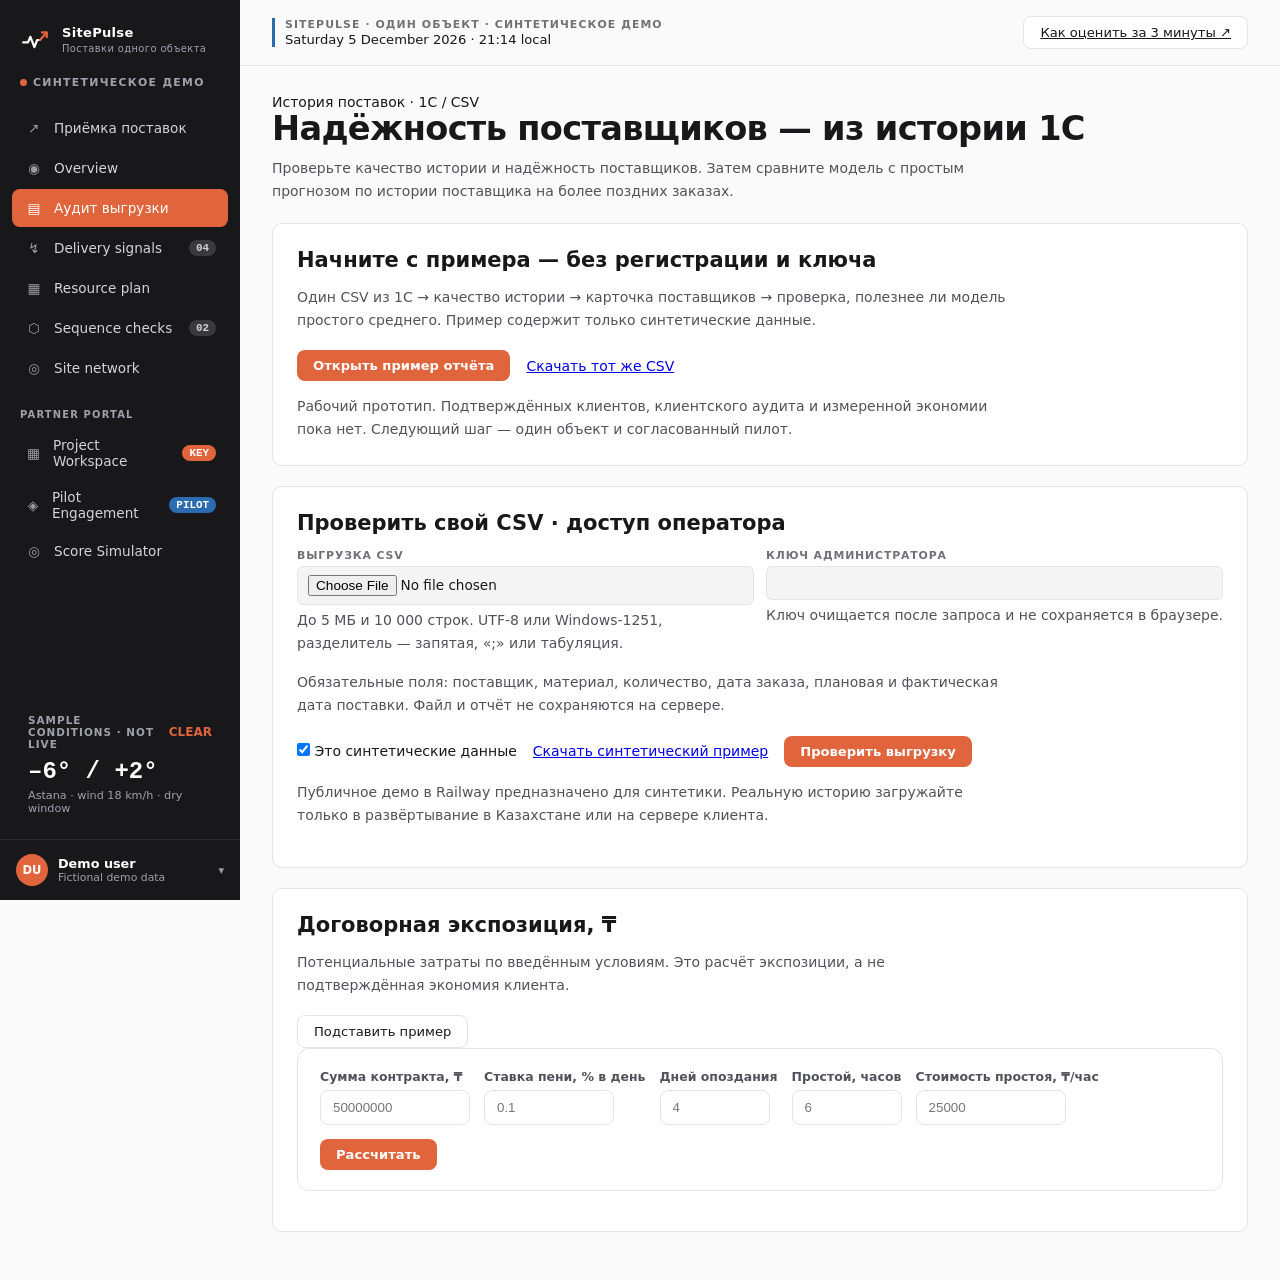
==== commit 6ec046bc: "feat: add scoped offline delivery receiving and gated extensions" ====
--- a/static/index.html
+++ b/static/index.html
@@ -1448,6 +1448,7 @@
     </div>
 
     <nav class="sidebar-nav">
+      <a href="/receive" class="nav-item"><span class="nav-icon">↗</span>Приёмка поставок</a>
       <a href="#" class="nav-item active" data-view="overview">
         <span class="nav-icon">◉</span>
         Overview
--- a/static/design/tokens.css
+++ b/static/design/tokens.css
@@ -3,7 +3,7 @@
    (light theme); the Streamlit dashboard inlines it with the dark block
    promoted to :root (see dashboard/app.py::_design_tokens). Rules: DESIGN.md. */
 
-@import url('https://fonts.googleapis.com/css2?family=Geist:wght@400;500;600;700&family=Geist+Mono:wght@400;500;600&display=swap');
+/* Use installed fonts/system fallbacks: receiving must work offline without external calls. */
 
 :root {
   /* Neutrals — one Zinc ramp, no warm/cool mixing */
